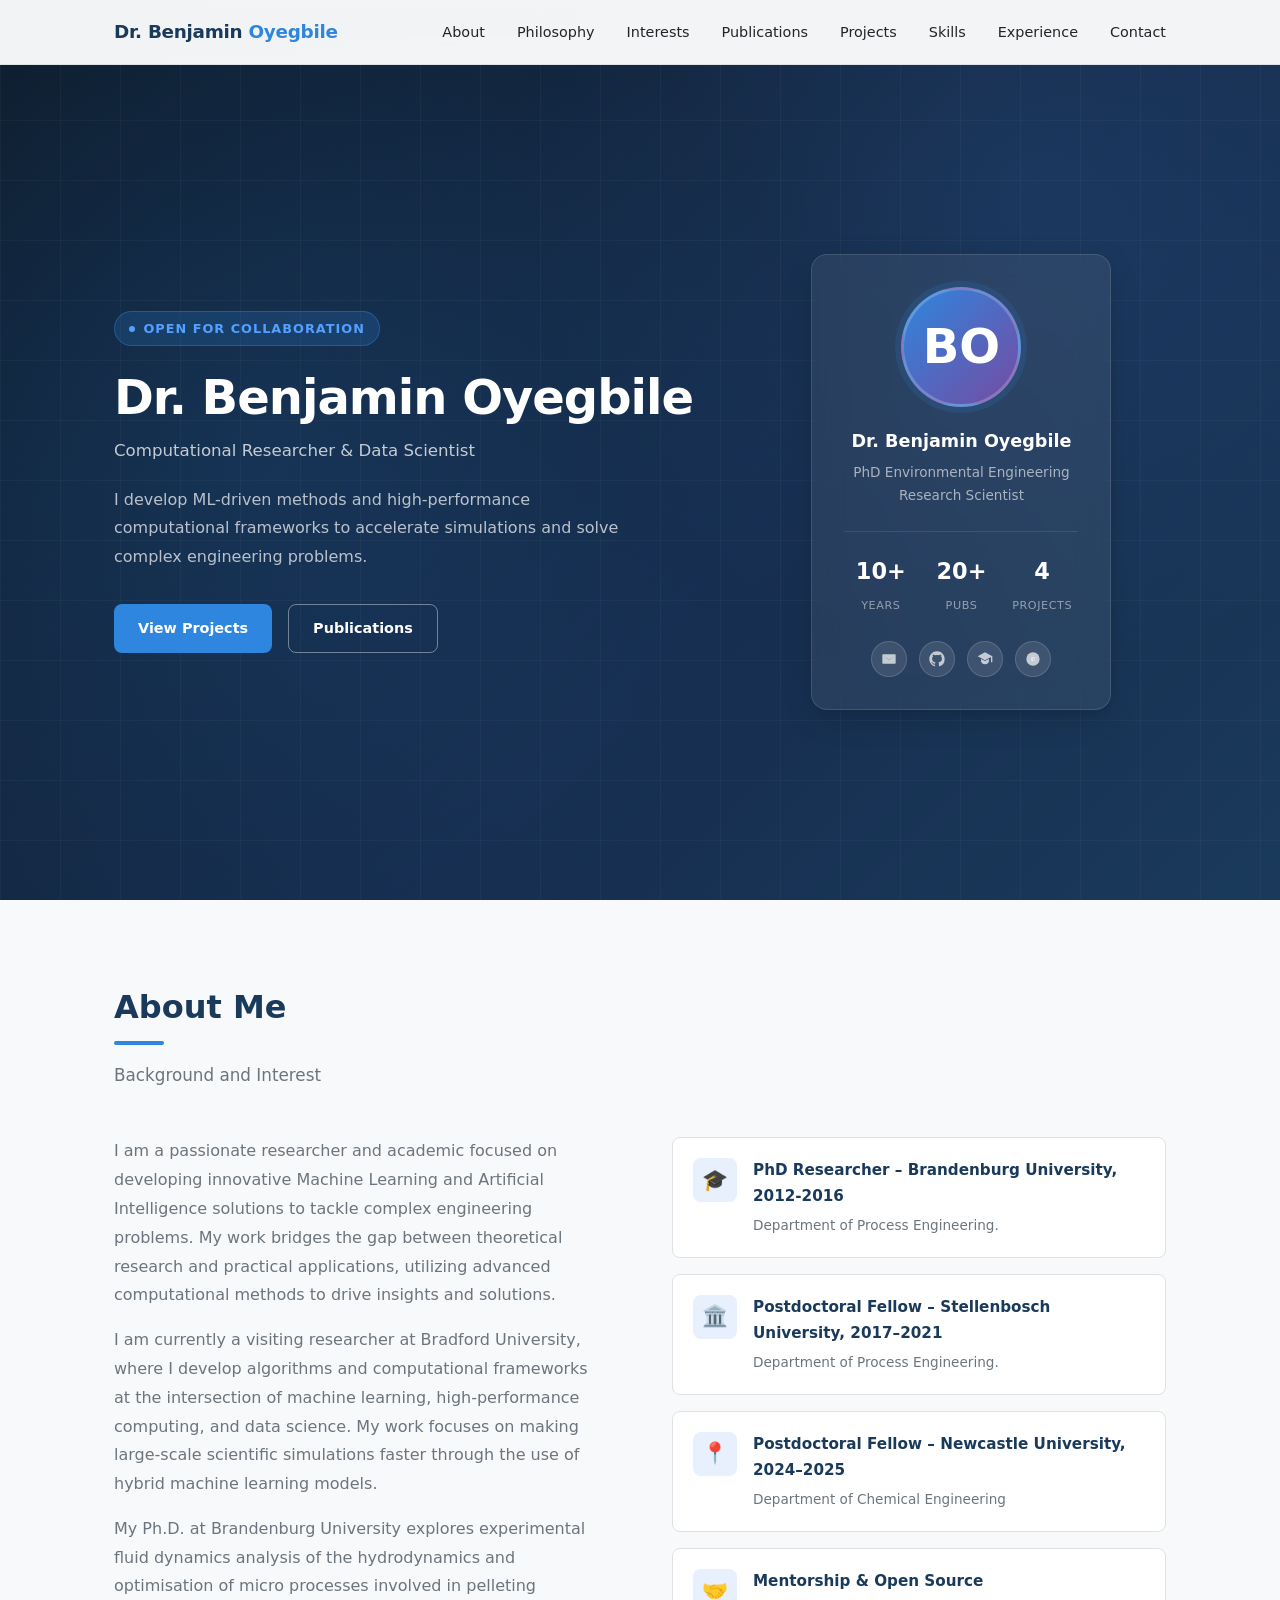
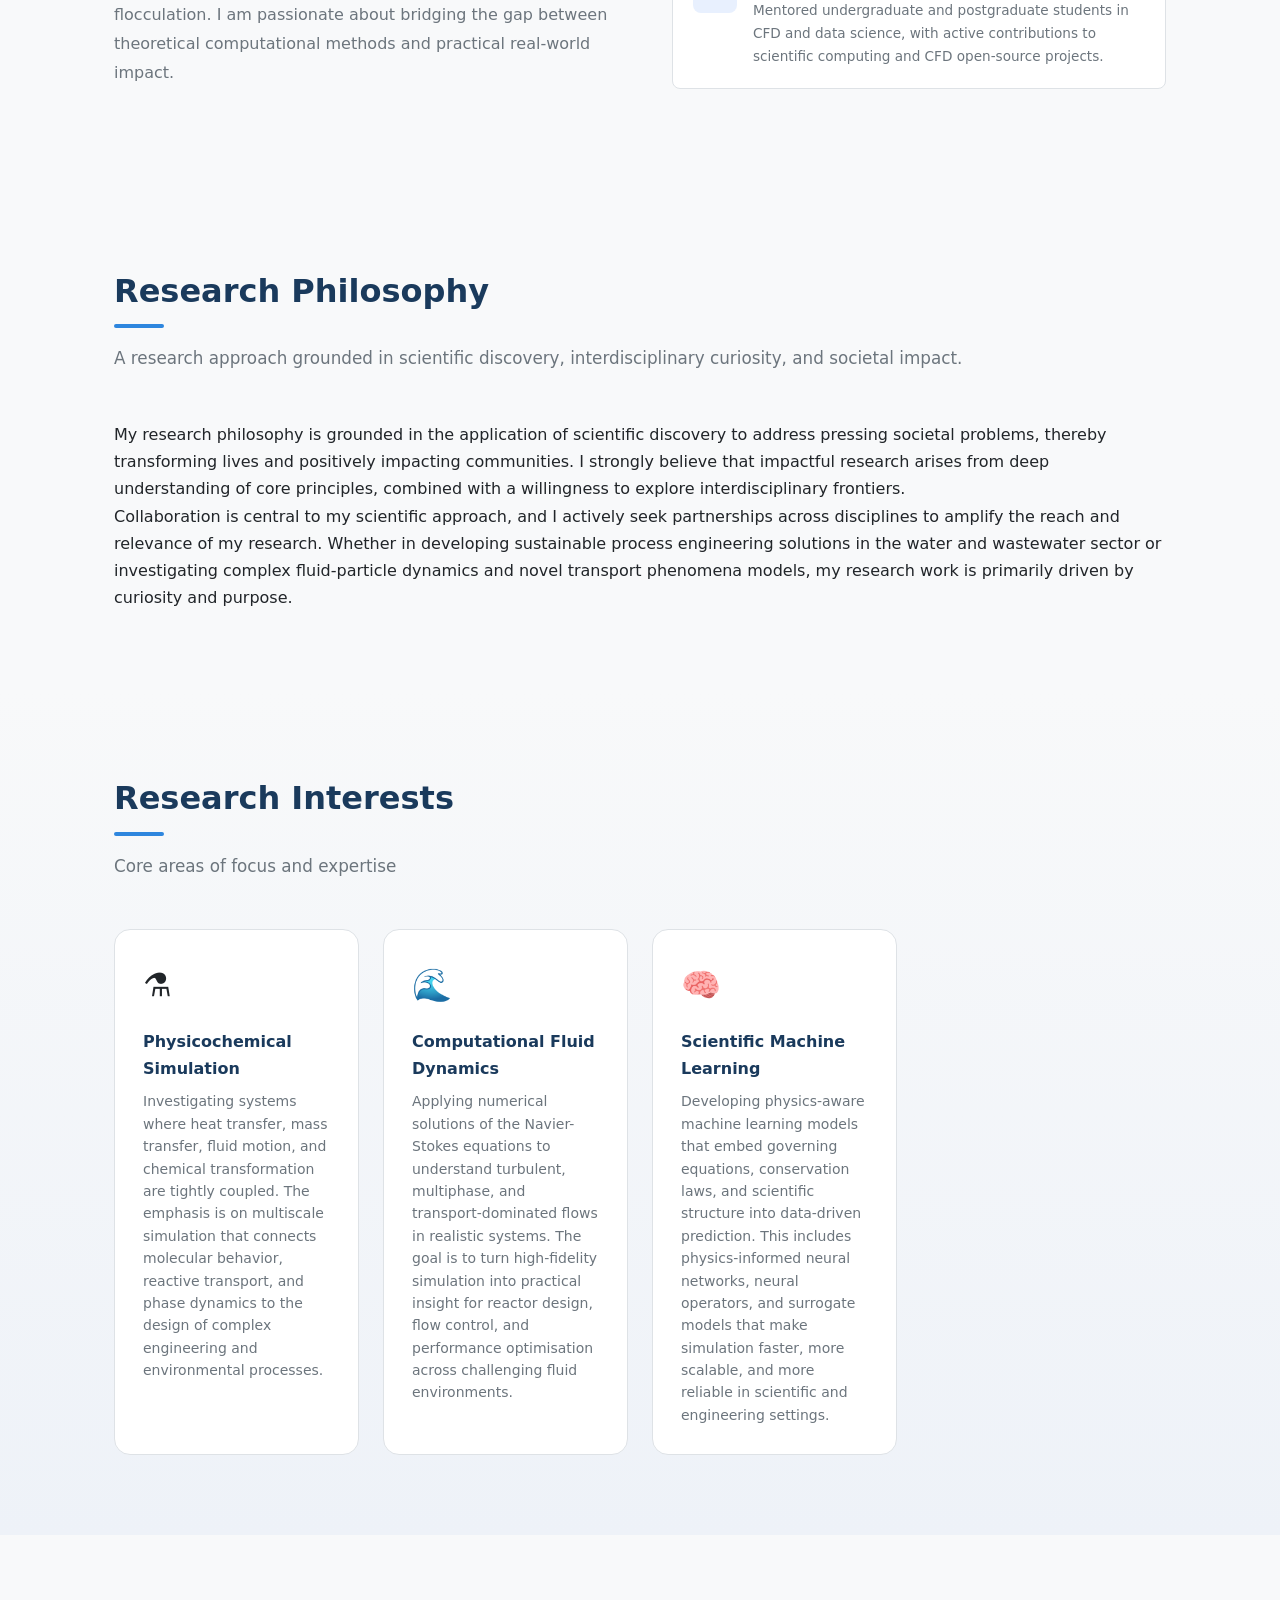
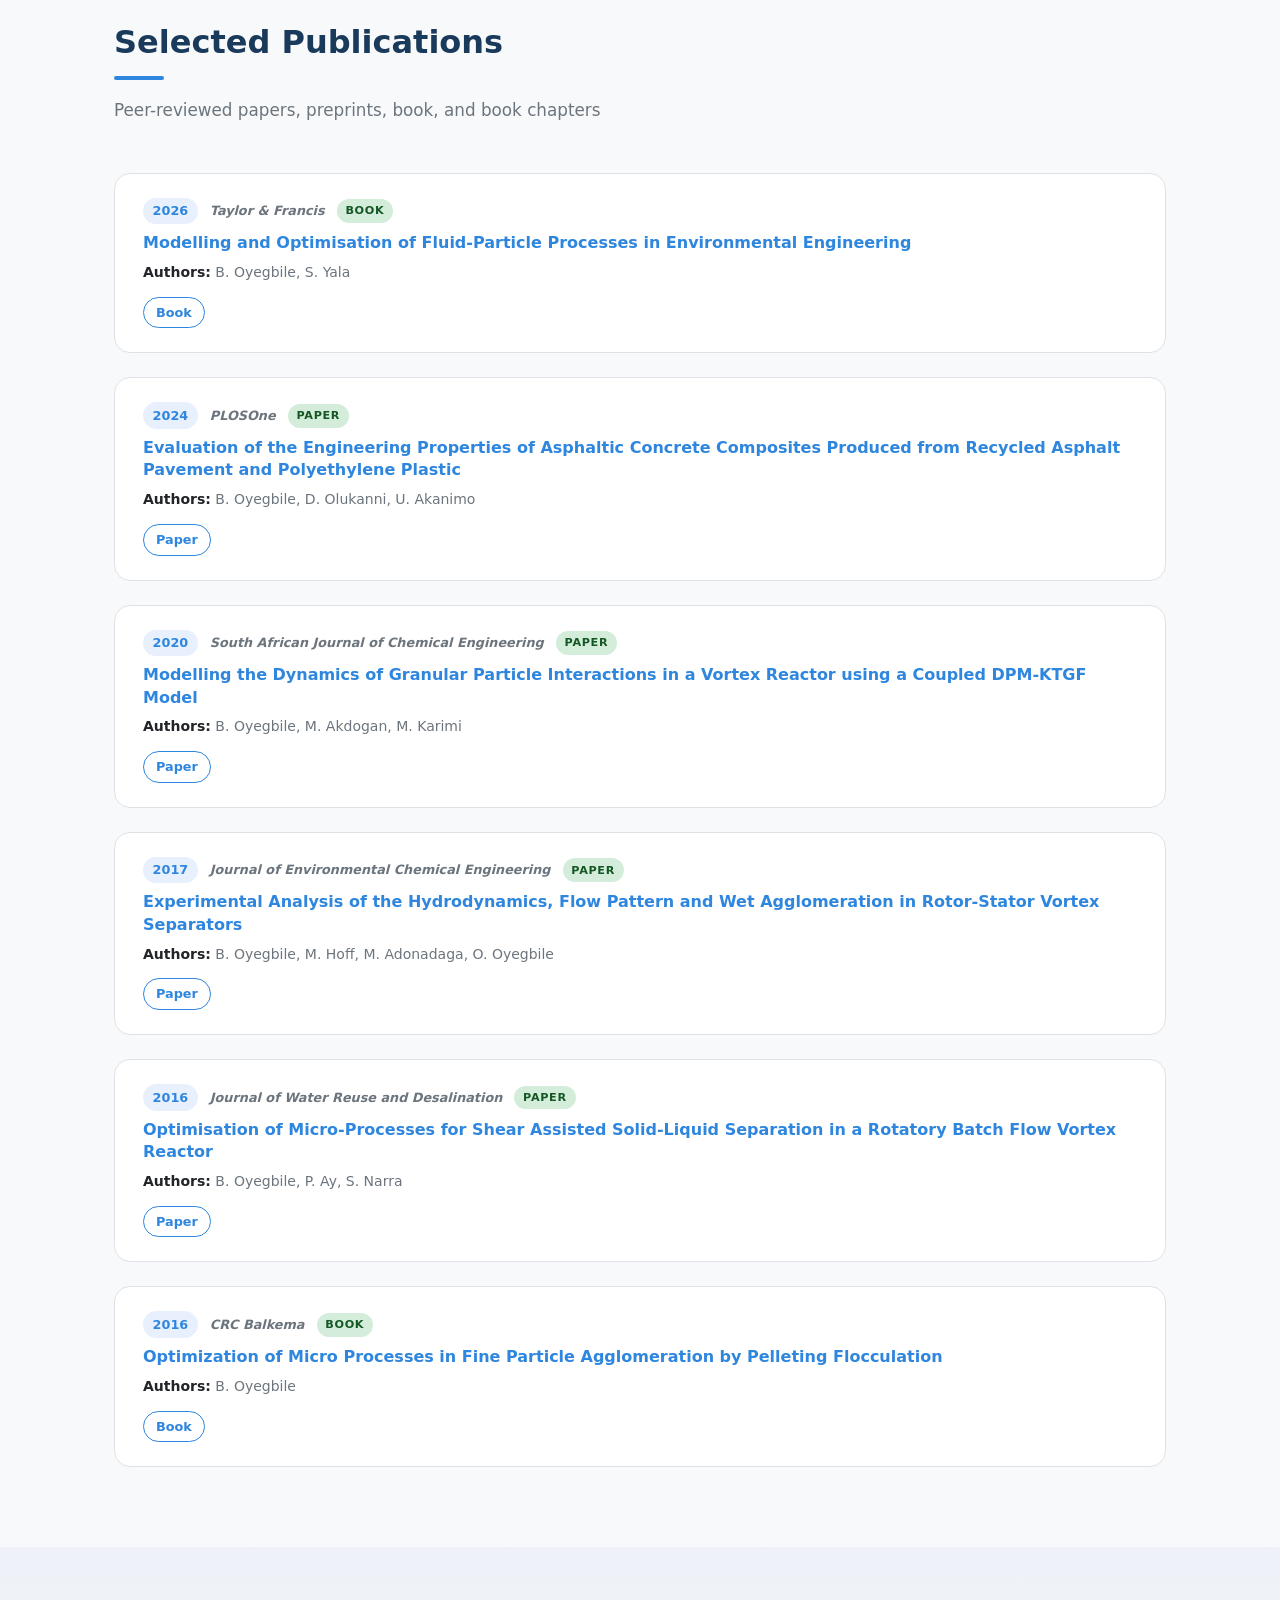
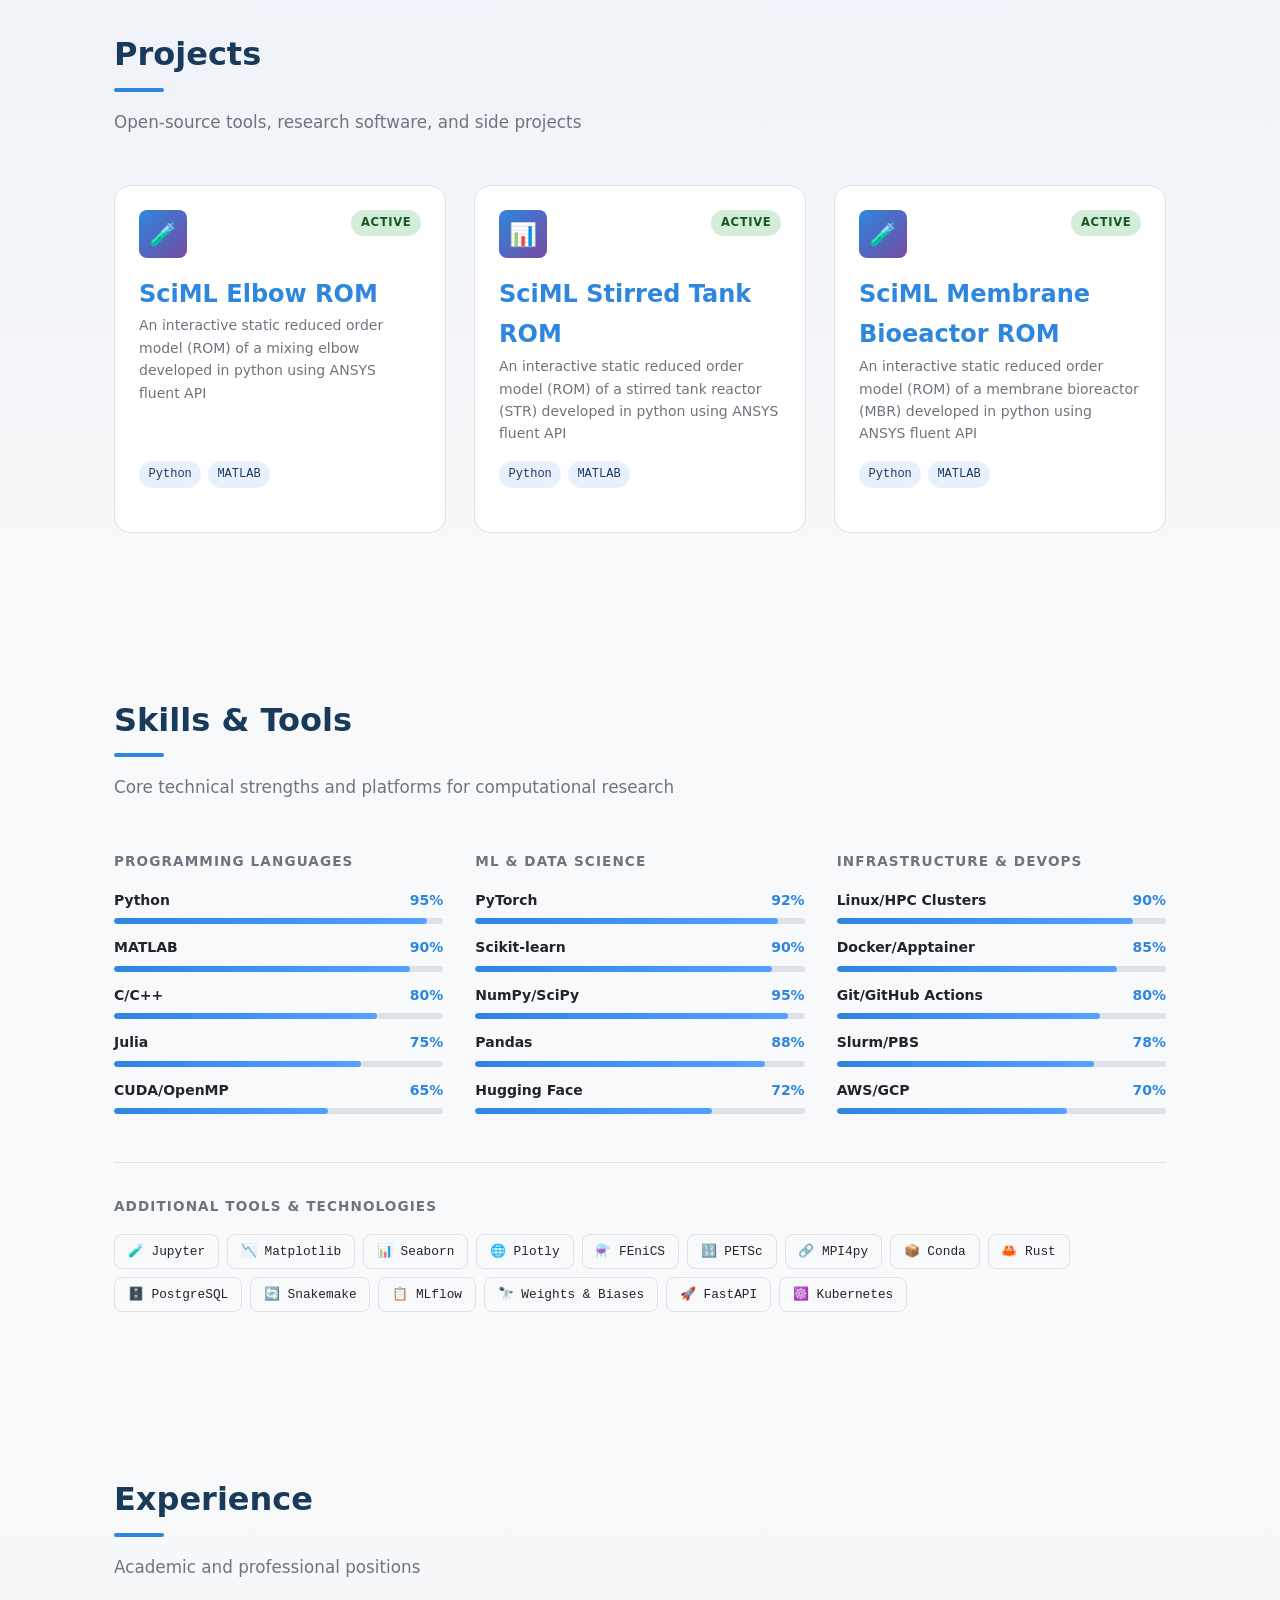
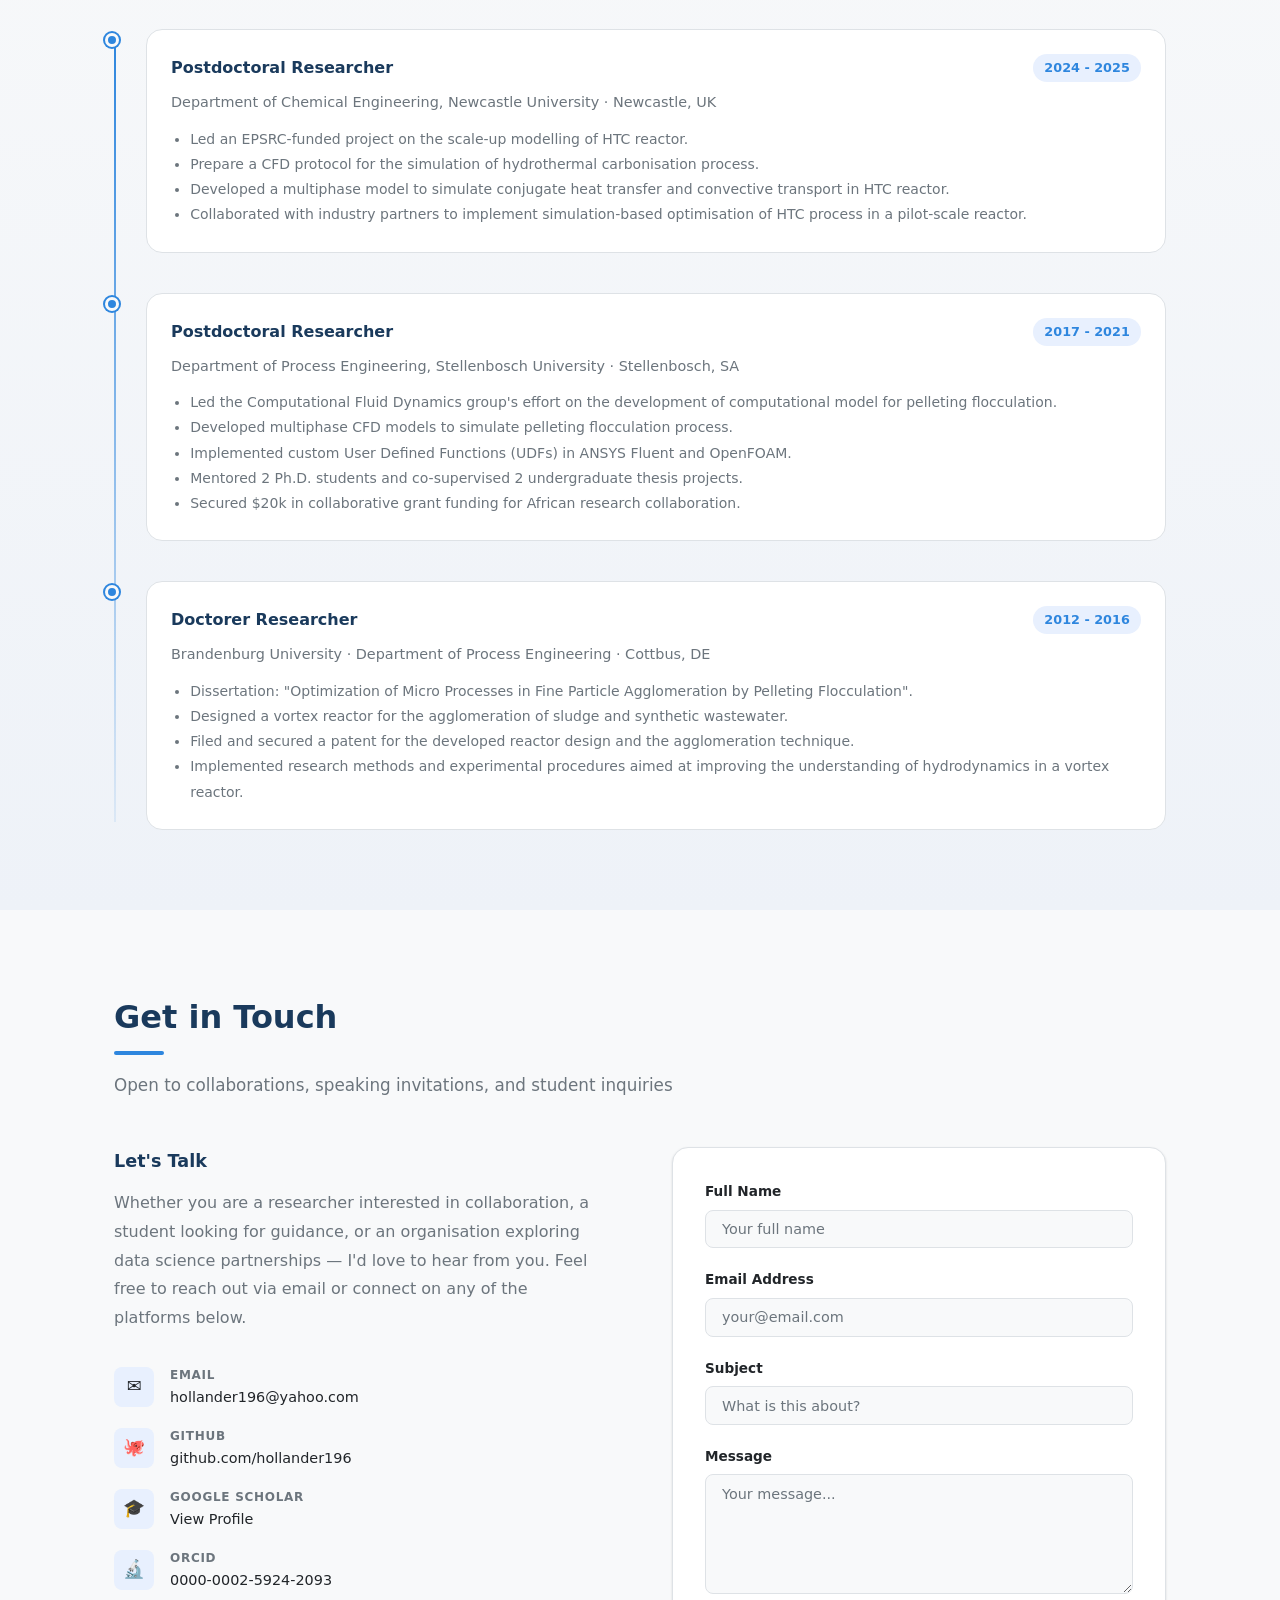
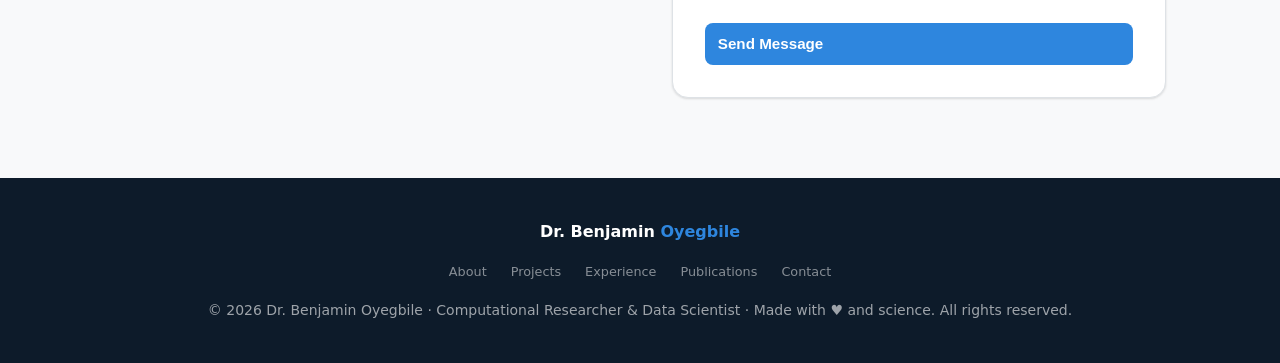
==== index.html @ 94713cbe "Update ReadME" ====
<!DOCTYPE html>
<html lang="en">
<head>
    <meta charset="UTF-8">
    <meta name="viewport" content="width=device-width, initial-scale=1.0">
    <title>Dr. Benjamin Oyegbile - Computational Researcher & Data Scientist</title>
    <link rel="stylesheet" href="style.css">
</head>
<body>
    <header class="navbar" role="banner">
        <div class="container navbar-inner">
            <div class="navbar-brand">Dr. Benjamin <span>Oyegbile</span></div>
            <ul class="navbar-menu">
                <li><a href="#about">About</a></li>
                <li><a href="#philosophy">Philosophy</a></li>
                <li><a href="#interests">Interests</a></li>
                <li><a href="#publications">Publications</a></li>
                <li><a href="#projects">Projects</a></li>
                <li><a href="#skills">Skills</a></li>
                <li><a href="#experience">Experience</a></li>
                <li><a href="#contact">Contact</a></li>
            </ul>
            <button class="navbar-toggle" aria-label="Toggle navigation">
                <span></span>
                <span></span>
                <span></span>
            </button>
        </div>
    </header>

    <section class="hero">
        <div class="container hero-grid">
            <div>
                <div class="hero-badge">OPEN FOR COLLABORATION</div>
                <h1 class="hero-name">Dr. Benjamin Oyegbile</h1>
                <p class="hero-title">Computational Researcher & Data Scientist</p>
                <p class="hero-description">I develop ML-driven methods and high-performance computational frameworks to accelerate simulations and solve complex engineering problems.</p>
                <div class="hero-actions">
                    <a class="btn btn-primary" href="#projects">View Projects</a>
                    <a class="btn btn-outline" href="#publications">Publications</a>
                </div>
            </div>

            <div class="hero-visual">
                <div class="profile-card">
                    <div class="profile-avatar">BO</div>
                    <h3>Dr. Benjamin Oyegbile</h3>
                    <p>PhD Environmental Engineering Research Scientist</p>
                    <div class="profile-stats">
                        <div class="stat-item"><span class="stat-value">10+</span><span class="stat-label">Years</span></div>
                        <div class="stat-item"><span class="stat-value">20+</span><span class="stat-label">PUBS</span></div>
                        <div class="stat-item"><span class="stat-value">4</span><span class="stat-label">PROJECTS</span></div>
                    </div>
                    <div class="social-links">
                        <a class="social-link" href="mailto:hollander196n@yahoo.com" aria-label="Email" title="Email">
                            <svg viewBox="0 0 24 24" aria-hidden="true" focusable="false">
                                <path d="M3 5h18a1 1 0 0 1 1 1v12a1 1 0 0 1-1 1H3a1 1 0 0 1-1-1V6a1 1 0 0 1 1-1zm0 2v.2l9 6.3 9-6.3V7l-9 6.3L3 7z"/>
                            </svg>
                        </a>
                        <a class="social-link" href="https://github.com/hollander196" target="_blank" rel="noopener" aria-label="GitHub" title="GitHub">
                            <svg viewBox="0 0 24 24" aria-hidden="true" focusable="false">
                                <path d="M12 0.5C5.65 0.5 0.5 5.65 0.5 12c0 5.08 3.29 9.39 7.86 10.91.57.11.78-.25.78-.55 0-.27-.01-.99-.02-1.94-3.2.7-3.88-1.54-3.88-1.54-.52-1.33-1.28-1.68-1.28-1.68-1.05-.72.08-.71.08-.71 1.16.08 1.77 1.19 1.77 1.19 1.03 1.77 2.7 1.26 3.36.96.1-.75.4-1.26.73-1.55-2.55-.29-5.23-1.28-5.23-5.7 0-1.26.45-2.28 1.19-3.08-.12-.29-.52-1.46.11-3.05 0 0 .98-.31 3.2 1.18A11.15 11.15 0 0 1 12 6.08c.98 0 1.97.13 2.89.38 2.22-1.49 3.2-1.18 3.2-1.18.63 1.59.23 2.76.11 3.05.74.8 1.19 1.82 1.19 3.08 0 4.43-2.69 5.4-5.25 5.69.41.36.78 1.06.78 2.14 0 1.54-.01 2.78-.01 3.16 0 .3.21.67.79.55A11.52 11.52 0 0 0 23.5 12c0-6.35-5.15-11.5-11.5-11.5z"/>
                            </svg>
                        </a>
                        <a class="social-link" href="https://scholar.google.com/citations?user=g2ELWvsAAAAJ&hl=en" target="_blank" rel="noopener" aria-label="Google Scholar" title="Google Scholar">
                            <svg viewBox="0 0 24 24" aria-hidden="true" focusable="false">
                                <path d="M12 2 1 8l11 6 9-4.91V17h2V8L12 2zm-6 9.91V15c0 2.76 2.69 5 6 5s6-2.24 6-5v-3.09l-6 3.27-6-3.27z"/>
                            </svg>
                        </a>
                        <a class="social-link" href="https://orcid.org/0000-0002-5924-2093" target="_blank" rel="noopener" aria-label="ORCID" title="ORCID">
                            <svg viewBox="0 0 24 24" aria-hidden="true" focusable="false">
                                <circle cx="12" cy="12" r="10"/>
                                <text x="12" y="15" text-anchor="middle" font-size="7" font-family="Arial, sans-serif" fill="#ffffff">iD</text>
                            </svg>
                        </a>
                    </div>
                </div>
            </div>
        </div>
    </section>

    <main>
        <section id="about" class="section">
            <div class="container">
                <h2 class="section-title">About Me</h2>
                <p class="section-subtitle">Background and Interest</p>
                <div class="about-grid">
                    <div class="about-text">
                        <p>I am a passionate researcher and academic focused on developing innovative Machine Learning and Artificial Intelligence solutions to tackle complex engineering problems. My work bridges the gap between theoretical research and practical applications, utilizing advanced computational methods to drive insights and solutions.</p>
                        <p>I am currently a visiting researcher at Bradford University, where I develop algorithms and computational frameworks at the intersection of machine learning, high-performance computing, and data science. My work focuses on making large-scale scientific simulations faster through the use of hybrid machine learning models.</p>
                        <p>My Ph.D. at Brandenburg University explores experimental fluid dynamics analysis of the hydrodynamics and optimisation of micro processes involved in pelleting flocculation. I am passionate about bridging the gap between theoretical computational methods and practical real-world impact.</p>
                    </div>
                    <div class="about-highlights">
                        <article class="highlight-item">
                            <div class="highlight-icon">🎓</div>
                            <div>
                                <h4>PhD Researcher – Brandenburg University, 2012-2016</h4>
                                <p>Department of Process Engineering.</p>
                            </div>
                        </article>
                        <article class="highlight-item">
                            <div class="highlight-icon">🏛️</div>
                            <div>
                                <h4>Postdoctoral Fellow – Stellenbosch University, 2017–2021</h4>
                                <p>Department of Process Engineering.</p>
                            </div>
                        </article>
                        <article class="highlight-item">
                            <div class="highlight-icon">📍</div>
                            <div>
                                <h4>Postdoctoral Fellow – Newcastle University, 2024–2025</h4>
                                <p>Department of Chemical Engineering</p>
                            </div>
                        </article>
                        <article class="highlight-item">
                            <div class="highlight-icon">🤝</div>
                            <div>
                                <h4>Mentorship & Open Source</h4>
                                <p>Mentored undergraduate and postgraduate students in CFD and data science, with active contributions to scientific computing and CFD open-source projects.</p>
                            </div>
                        </article>
                    </div>
                </div>
            </div>
        </section>

        <section id="philosophy" class="section">
            <div class="container">
                <h2 class="section-title">Research Philosophy</h2>
                <p class="section-subtitle">A research approach grounded in scientific discovery, interdisciplinary curiosity, and societal impact.</p>
                <p>My research philosophy is grounded in the application of scientific discovery to address pressing societal problems, thereby transforming lives and positively impacting communities. I strongly believe that impactful research arises from deep understanding of core principles, combined with a willingness to explore interdisciplinary frontiers.</p>
                <p>Collaboration is central to my scientific approach, and I actively seek partnerships across disciplines to amplify the reach and relevance of my research. Whether in developing sustainable process engineering solutions in the water and wastewater sector or investigating complex fluid-particle dynamics and novel transport phenomena models, my research work is primarily driven by curiosity and purpose.</p>
            </div>
        </section>

        <section id="interests" class="section research-bg">
            <div class="container">
                <h2 class="section-title">Research Interests</h2>
                <p class="section-subtitle">Core areas of focus and expertise</p>
                <div class="research-grid">
                    <article class="research-card">
                        <span class="research-icon">⚗️</span>
                        <h3>Physicochemical Simulation</h3>
                        <p>Investigating systems where heat transfer, mass transfer, fluid motion, and chemical transformation are tightly coupled. The emphasis is on multiscale simulation that connects molecular behavior, reactive transport, and phase dynamics to the design of complex engineering and environmental processes.</p>
                    </article>
                    <article class="research-card">
                        <span class="research-icon">🌊</span>
                        <h3>Computational Fluid Dynamics</h3>
                        <p>Applying numerical solutions of the Navier-Stokes equations to understand turbulent, multiphase, and transport-dominated flows in realistic systems. The goal is to turn high-fidelity simulation into practical insight for reactor design, flow control, and performance optimisation across challenging fluid environments.</p>
                    </article>
                    <article class="research-card">
                        <span class="research-icon">🧠</span>
                        <h3>Scientific Machine Learning</h3>
                        <p>Developing physics-aware machine learning models that embed governing equations, conservation laws, and scientific structure into data-driven prediction. This includes physics-informed neural networks, neural operators, and surrogate models that make simulation faster, more scalable, and more reliable in scientific and engineering settings.</p>
                    </article>
                </div>
            </div>
        </section>

        <section id="publications" class="section">
            <div class="container">
                <h2 class="section-title">Selected Publications</h2>
                <p class="section-subtitle">Peer-reviewed papers, preprints, book, and book chapters</p>
                <div class="pub-list">
                    <article class="pub-item">
                        <div class="pub-meta">
                            <span class="pub-year">2026</span>
                            <span class="pub-venue">Taylor & Francis</span>
                            <span class="pub-type">Book</span>
                        </div>
                        <h3><a href="https://doi.org/10.1201/9781003518426" target="_blank" rel="noopener">Modelling and Optimisation of Fluid-Particle Processes in Environmental Engineering</a></h3>
                        <p class="pub-authors"><strong>Authors:</strong> B. Oyegbile, S. Yala</p>
                        <div class="pub-links">
                            <a class="pub-link" href="https://doi.org/10.1201/9781003518426" target="_blank" rel="noopener">Book</a>
                        </div>
                    </article>

                    <article class="pub-item">
                        <div class="pub-meta">
                            <span class="pub-year">2024</span>
                            <span class="pub-venue">PLOSOne</span>
                            <span class="pub-type">Paper</span>
                        </div>
                        <h3><a href="https://doi.org/10.1371/journal.pone.0294179" target="_blank" rel="noopener">Evaluation of the Engineering Properties of Asphaltic Concrete Composites Produced from Recycled Asphalt Pavement and Polyethylene Plastic</a></h3>
                        <p class="pub-authors"><strong>Authors:</strong> B. Oyegbile, D. Olukanni, U. Akanimo</p>
                        <div class="pub-links">
                            <a class="pub-link" href="https://doi.org/10.1371/journal.pone.0294179" target="_blank" rel="noopener">Paper</a>
                        </div>
                    </article>

                    <article class="pub-item">
                        <div class="pub-meta">
                            <span class="pub-year">2020</span>
                            <span class="pub-venue">South African Journal of Chemical Engineering</span>
                            <span class="pub-type">Paper</span>
                        </div>
                        <h3><a href="https://doi.org/10.1016/j.sajce.2020.05.008" target="_blank" rel="noopener">Modelling the Dynamics of Granular Particle Interactions in a Vortex Reactor using a Coupled DPM-KTGF Model</a></h3>
                        <p class="pub-authors"><strong>Authors:</strong> B. Oyegbile, M. Akdogan, M. Karimi</p>
                        <div class="pub-links">
                            <a class="pub-link" href="https://doi.org/10.1016/j.sajce.2020.05.008" target="_blank" rel="noopener">Paper</a>
                        </div>
                    </article>

                    <article class="pub-item">
                        <div class="pub-meta">
                            <span class="pub-year">2017</span>
                            <span class="pub-venue">Journal of Environmental Chemical Engineering</span>
                            <span class="pub-type">Paper</span>
                        </div>
                        <h3><a href="https://doi.org/10.1016/j.jece.2017.04.016" target="_blank" rel="noopener">Experimental Analysis of the Hydrodynamics, Flow Pattern and Wet Agglomeration in Rotor-Stator Vortex Separators</a></h3>
                        <p class="pub-authors"><strong>Authors:</strong> B. Oyegbile, M. Hoff, M. Adonadaga, O. Oyegbile</p>
                        <div class="pub-links">
                            <a class="pub-link" href="https://doi.org/10.1016/j.jece.2017.04.016" target="_blank" rel="noopener">Paper</a>
                        </div>
                    </article>

                    <article class="pub-item">
                        <div class="pub-meta">
                            <span class="pub-year">2016</span>
                            <span class="pub-venue">Journal of Water Reuse and Desalination</span>
                            <span class="pub-type">Paper</span>
                        </div>
                        <h3><a href="https://doi.org/10.2166/wrd.2015.057" target="_blank" rel="noopener">Optimisation of Micro-Processes for Shear Assisted Solid-Liquid Separation in a Rotatory Batch Flow Vortex Reactor</a></h3>
                        <p class="pub-authors"><strong>Authors:</strong> B. Oyegbile, P. Ay, S. Narra</p>
                        <div class="pub-links">
                            <a class="pub-link" href="https://doi.org/10.2166/wrd.2015.057" target="_blank" rel="noopener">Paper</a>
                        </div>
                    </article>

                    <article class="pub-item">
                        <div class="pub-meta">
                            <span class="pub-year">2016</span>
                            <span class="pub-venue">CRC Balkema</span>
                            <span class="pub-type">Book</span>
                        </div>
                        <h3><a href="https://doi.org/10.1201/9781315671871" target="_blank" rel="noopener">Optimization of Micro Processes in Fine Particle Agglomeration by Pelleting Flocculation</a></h3>
                        <p class="pub-authors"><strong>Authors:</strong> B. Oyegbile</p>
                        <div class="pub-links">
                            <a class="pub-link" href="https://doi.org/10.1201/9781315671871" target="_blank" rel="noopener">Book</a>
                        </div>
                    </article>
                </div>
            </div>
        </section>

        <section id="projects" class="section projects-bg">
            <div class="container">
                <h2 class="section-title">Projects</h2>
                <p class="section-subtitle">Open-source tools, research software, and side projects</p>
                <div class="projects-grid">
                    <article class="project-card">
                        <div class="project-header">
                            <div class="project-icon">🧪</div>
                            <span class="project-status active">Active</span>
                        </div>
                        <div class="project-body">
                            <h2><a href="rom/">SciML Elbow ROM</a></h2>
                            <p>An interactive static reduced order model (ROM) of a mixing elbow developed in python using ANSYS fluent API</p>
                            <div class="project-tags">
                                <span class="tag">Python</span>
                                <span class="tag">MATLAB</span>
                            </div>
                        </div>
                                        </article>
                    <article class="project-card">
                        <div class="project-header">
                            <div class="project-icon">📊</div>
                            <span class="project-status active">Active</span>
                        </div>
                        <div class="project-body">
                            <h2><a href="ROM/">SciML Stirred Tank ROM</a></h2>
                            <p>An interactive static reduced order model (ROM) of a stirred tank reactor (STR) developed in python using ANSYS fluent API</p>
                            <div class="project-tags">
                                <span class="tag">Python</span>
                                <span class="tag">MATLAB</span>
                            </div>
                        </div>
                    </article>
                    <article class="project-card">
                        <div class="project-header">
                            <div class="project-icon">🧪</div>
                            <span class="project-status active">Active</span>
                        </div>
                        <div class="project-body">
                            <h2><a href="ROM/">SciML Membrane Bioeactor ROM</a></h2>
                            <p>An interactive static reduced order model (ROM) of a membrane bioreactor (MBR) developed in python using ANSYS fluent API</p>
                            <div class="project-tags">
                                <span class="tag">Python</span>
                                <span class="tag">MATLAB</span>
                            </div>
                        </div>
                    </article>
                </div>
            </div>
        </section>

        <section id="skills" class="section">
            <div class="container">
                <h2 class="section-title">Skills &amp; Tools</h2>
                <p class="section-subtitle">Core technical strengths and platforms for computational research</p>

                <div class="skills-grid">
                    <div class="skill-category">
                        <h3>Programming Languages</h3>
                        <div class="skill-list">
                            <div class="skill-item">
                                <div class="skill-header">
                                    <span class="skill-name">Python</span>
                                    <span class="skill-pct">95%</span>
                                </div>
                                <div class="skill-bar-bg"><div class="skill-bar" style="width:95%"></div></div>
                            </div>
                            <div class="skill-item">
                                <div class="skill-header">
                                    <span class="skill-name">MATLAB</span>
                                    <span class="skill-pct">90%</span>
                                </div>
                                <div class="skill-bar-bg"><div class="skill-bar" style="width:90%"></div></div>
                            </div>
                            <div class="skill-item">
                                <div class="skill-header">
                                    <span class="skill-name">C/C++</span>
                                    <span class="skill-pct">80%</span>
                                </div>
                                <div class="skill-bar-bg"><div class="skill-bar" style="width:80%"></div></div>
                            </div>
                            <div class="skill-item">
                                <div class="skill-header">
                                    <span class="skill-name">Julia</span>
                                    <span class="skill-pct">75%</span>
                                </div>
                                <div class="skill-bar-bg"><div class="skill-bar" style="width:75%"></div></div>
                            </div>
                            <div class="skill-item">
                                <div class="skill-header">
                                    <span class="skill-name">CUDA/OpenMP</span>
                                    <span class="skill-pct">65%</span>
                                </div>
                                <div class="skill-bar-bg"><div class="skill-bar" style="width:65%"></div></div>
                            </div>
                        </div>
                    </div>

                    <div class="skill-category">
                        <h3>ML &amp; Data Science</h3>
                        <div class="skill-list">
                            <div class="skill-item">
                                <div class="skill-header">
                                    <span class="skill-name">PyTorch</span>
                                    <span class="skill-pct">92%</span>
                                </div>
                                <div class="skill-bar-bg"><div class="skill-bar" style="width:92%"></div></div>
                            </div>
                            <div class="skill-item">
                                <div class="skill-header">
                                    <span class="skill-name">Scikit-learn</span>
                                    <span class="skill-pct">90%</span>
                                </div>
                                <div class="skill-bar-bg"><div class="skill-bar" style="width:90%"></div></div>
                            </div>
                            <div class="skill-item">
                                <div class="skill-header">
                                    <span class="skill-name">NumPy/SciPy</span>
                                    <span class="skill-pct">95%</span>
                                </div>
                                <div class="skill-bar-bg"><div class="skill-bar" style="width:95%"></div></div>
                            </div>
                            <div class="skill-item">
                                <div class="skill-header">
                                    <span class="skill-name">Pandas</span>
                                    <span class="skill-pct">88%</span>
                                </div>
                                <div class="skill-bar-bg"><div class="skill-bar" style="width:88%"></div></div>
                            </div>
                            <div class="skill-item">
                                <div class="skill-header">
                                    <span class="skill-name">Hugging Face</span>
                                    <span class="skill-pct">72%</span>
                                </div>
                                <div class="skill-bar-bg"><div class="skill-bar" style="width:72%"></div></div>
                            </div>
                        </div>
                    </div>

                    <div class="skill-category">
                        <h3>Infrastructure &amp; DevOps</h3>
                        <div class="skill-list">
                            <div class="skill-item">
                                <div class="skill-header">
                                    <span class="skill-name">Linux/HPC Clusters</span>
                                    <span class="skill-pct">90%</span>
                                </div>
                                <div class="skill-bar-bg"><div class="skill-bar" style="width:90%"></div></div>
                            </div>
                            <div class="skill-item">
                                <div class="skill-header">
                                    <span class="skill-name">Docker/Apptainer</span>
                                    <span class="skill-pct">85%</span>
                                </div>
                                <div class="skill-bar-bg"><div class="skill-bar" style="width:85%"></div></div>
                            </div>
                            <div class="skill-item">
                                <div class="skill-header">
                                    <span class="skill-name">Git/GitHub Actions</span>
                                    <span class="skill-pct">80%</span>
                                </div>
                                <div class="skill-bar-bg"><div class="skill-bar" style="width:80%"></div></div>
                            </div>
                            <div class="skill-item">
                                <div class="skill-header">
                                    <span class="skill-name">Slurm/PBS</span>
                                    <span class="skill-pct">78%</span>
                                </div>
                                <div class="skill-bar-bg"><div class="skill-bar" style="width:78%"></div></div>
                            </div>
                            <div class="skill-item">
                                <div class="skill-header">
                                    <span class="skill-name">AWS/GCP</span>
                                    <span class="skill-pct">70%</span>
                                </div>
                                <div class="skill-bar-bg"><div class="skill-bar" style="width:70%"></div></div>
                            </div>
                        </div>
                    </div>
                </div>

                <div class="tools-additional">
                    <h3>Additional Tools &amp; Technologies</h3>
                    <div class="tools-grid">
                        <span class="tool-badge">🧪 Jupyter</span>
                        <span class="tool-badge">📉 Matplotlib</span>
                        <span class="tool-badge">📊 Seaborn</span>
                        <span class="tool-badge">🌐 Plotly</span>
                        <span class="tool-badge">⚗️ FEniCS</span>
                        <span class="tool-badge">🔢 PETSc</span>
                        <span class="tool-badge">🔗 MPI4py</span>
                        <span class="tool-badge">📦 Conda</span>
                        <span class="tool-badge">🦀 Rust</span>
                        <span class="tool-badge">🗄️ PostgreSQL</span>
                        <span class="tool-badge">🔄 Snakemake</span>
                        <span class="tool-badge">📋 MLflow</span>
                        <span class="tool-badge">🔭 Weights &amp; Biases</span>
                        <span class="tool-badge">🚀 FastAPI</span>
                        <span class="tool-badge">☸️ Kubernetes</span>
                    </div>
                </div>
            </div>
        </section>

        <section id="experience" class="section timeline-bg">
            <div class="container">
                <h2 class="section-title">Experience</h2>
                <p class="section-subtitle">Academic and professional positions</p>

                <div class="timeline">
                    <article class="timeline-item">
                        <span class="timeline-dot" aria-hidden="true"></span>
                        <div class="timeline-card">
                            <div class="timeline-header">
                                <h3 class="timeline-role">Postdoctoral Researcher</h3>
                                <span class="timeline-period">2024 - 2025</span>
                            </div>
                            <p class="timeline-org">Department of Chemical Engineering, Newcastle University · Newcastle, UK</p>
                            <ul>
                                <li>Led an EPSRC-funded project on the scale-up modelling of HTC reactor.</li>
                                <li>Prepare a CFD protocol for the simulation of hydrothermal carbonisation process.</li>
                                <li>Developed a multiphase model to simulate conjugate heat transfer and convective transport in HTC reactor.</li>
                                <li>Collaborated with industry partners to implement simulation-based optimisation of HTC process in a pilot-scale reactor.</li>
                            </ul>
                        </div>
                    </article>

                                        <article class="timeline-item">
                        <span class="timeline-dot" aria-hidden="true"></span>
                        <div class="timeline-card">
                            <div class="timeline-header">
                                <h3 class="timeline-role">Postdoctoral Researcher</h3>
                                <span class="timeline-period">2017 - 2021</span>
                            </div>
                            <p class="timeline-org">Department of Process Engineering, Stellenbosch University · Stellenbosch, SA</p>
                            <ul>
                                <li>Led the Computational Fluid Dynamics group's effort on the development of computational model for pelleting flocculation.</li>
                                <li>Developed multiphase CFD models to simulate pelleting flocculation process.</li>
                                <li>Implemented custom User Defined Functions (UDFs) in ANSYS Fluent and OpenFOAM.</li>
                                <li>Mentored 2 Ph.D. students and co-supervised 2 undergraduate thesis projects.</li>
                                <li>Secured $20k in collaborative grant funding for African research collaboration.</li>
                            </ul>
                        </div>
                    </article>
                    
                    <article class="timeline-item">
                        <span class="timeline-dot" aria-hidden="true"></span>
                        <div class="timeline-card">
                            <div class="timeline-header">
                                <h3 class="timeline-role">Doctorer Researcher</h3>
                                <span class="timeline-period">2012 - 2016</span>
                            </div>
                            <p class="timeline-org">Brandenburg University · Department of Process Engineering · Cottbus, DE</p>
                            <ul>
                                <li>Dissertation: "Optimization of Micro Processes in Fine Particle Agglomeration by Pelleting Flocculation".</li>
                                <li>Designed a vortex reactor for the agglomeration of sludge and synthetic wastewater.</li>
                                <li>Filed and secured a patent for the developed reactor design and the agglomeration technique.</li>
                                <li>Implemented research methods and experimental procedures aimed at improving the understanding of hydrodynamics in a vortex reactor.</li>
                            </ul>
                        </div>
                    </article>
                </div>
            </div>
        </section>

        <section id="contact" class="section">
            <div class="container">
                <h2 class="section-title">Get in Touch</h2>
                <p class="section-subtitle">Open to collaborations, speaking invitations, and student inquiries</p>

                <div class="contact-grid">
                    <div class="contact-info">
                        <h3>Let's Talk</h3>
                        <p>Whether you are a researcher interested in collaboration, a student looking for guidance, or an organisation exploring data science partnerships — I'd love to hear from you. Feel free to reach out via email or connect on any of the platforms below.</p>
                        <div class="contact-details">
                            <div class="contact-item">
                                <div class="contact-item-icon">✉️</div>
                                <div class="contact-item-text">
                                    <span>Email</span>
                                    <a href="mailto:hollander196n@yahoo.com">hollander196@yahoo.com</a>
                                </div>
                            </div>
                            <div class="contact-item">
                                <div class="contact-item-icon">🐙</div>
                                <div class="contact-item-text">
                                    <span>GitHub</span>
                                    <a href="https://github.com/hollander196" target="_blank" rel="noopener">github.com/hollander196</a>
                                </div>
                            </div>
                            <div class="contact-item">
                                <div class="contact-item-icon">🎓</div>
                                <div class="contact-item-text">
                                    <span>Google Scholar</span>
                                    <a href="https://scholar.google.com/citations?user=g2ELWvsAAAAJ&hl=en" target="_blank" rel="noopener">View Profile</a>
                                </div>
                            </div>
                            <div class="contact-item">
                                <div class="contact-item-icon">🔬</div>
                                <div class="contact-item-text">
                                    <span>ORCID</span>
                                    <a href="https://orcid.org/0000-0002-5924-2093" target="_blank" rel="noopener">0000-0002-5924-2093</a>
                                </div>
                            </div>
                        </div>
                    </div>

                    <div class="contact-form">
                        <form id="contactForm" novalidate>
                            <div class="form-group">
                                <label for="contactName">Full Name</label>
                                <input class="form-control" id="contactName" type="text" placeholder="Your full name" required />
                            </div>
                            <div class="form-group">
                                <label for="contactEmail">Email Address</label>
                                <input class="form-control" id="contactEmail" type="email" placeholder="your@email.com" required />
                            </div>
                            <div class="form-group">
                                <label for="contactSubject">Subject</label>
                                <input class="form-control" id="contactSubject" type="text" placeholder="What is this about?" />
                            </div>
                            <div class="form-group">
                                <label for="contactMessage">Message</label>
                                <textarea class="form-control" id="contactMessage" rows="5" placeholder="Your message..." required></textarea>
                            </div>
                            <button class="btn btn-primary btn-submit" type="submit">Send Message</button>
                        </form>
                    </div>
                </div>
            </div>
        </section>
    </main>

    <footer class="footer">
        <div class="container footer-inner">
            <div class="footer-brand">Dr. Benjamin <span>Oyegbile</span></div>
            <div class="footer-links">
                <a href="#about">About</a>
                <a href="#projects">Projects</a>
                <a href="#experience">Experience</a>
                <a href="#publications">Publications</a>
                <a href="#contact">Contact</a>
            </div>
            <p>© 2026 Dr. Benjamin Oyegbile · Computational Researcher & Data Scientist · Made with ♥ and science. All rights reserved.</p>
        </div>
    </footer>

    <script src="main.js" defer></script>
</body>
</html>
---- style.css ----
/* ===========================
   Global Reset & Variables
   =========================== */
*, *::before, *::after {
  box-sizing: border-box;
  margin: 0;
  padding: 0;
}

:root {
  --clr-primary: #1a3a5c;
  --clr-accent: #2e86de;
  --clr-accent-light: #54a0ff;
  --clr-bg: #f8f9fa;
  --clr-bg-dark: #0d1b2a;
  --clr-text: #212529;
  --clr-text-muted: #6c757d;
  --clr-white: #ffffff;
  --clr-border: #dee2e6;
  --clr-card-bg: #ffffff;
  --clr-tag-bg: #e8f0fe;
  --clr-tag-text: #1a3a5c;

  --font-sans: 'Inter', 'Segoe UI', system-ui, sans-serif;
  --font-mono: 'JetBrains Mono', 'Fira Code', 'Consolas', monospace;

  --shadow-sm: 0 1px 3px rgba(0,0,0,.08), 0 1px 2px rgba(0,0,0,.06);
  --shadow-md: 0 4px 12px rgba(0,0,0,.10), 0 2px 4px rgba(0,0,0,.06);
  --shadow-lg: 0 10px 30px rgba(0,0,0,.12), 0 4px 8px rgba(0,0,0,.08);

  --radius: 8px;
  --radius-lg: 16px;
  --transition: 0.25s ease;
}

html {
  scroll-behavior: smooth;
  font-size: 16px;
}

body {
  font-family: var(--font-sans);
  color: var(--clr-text);
  background: var(--clr-bg);
  line-height: 1.7;
}

a {
  color: var(--clr-accent);
  text-decoration: none;
  transition: color var(--transition);
}
a:hover { color: var(--clr-accent-light); }

img { max-width: 100%; display: block; }

/* ===========================
   Layout Utilities
   =========================== */
.container {
  max-width: 1100px;
  margin: 0 auto;
  padding: 0 1.5rem;
}

.section {
  padding: 5rem 0;
}

.section-title {
  font-size: 2rem;
  font-weight: 700;
  color: var(--clr-primary);
  margin-bottom: 0.5rem;
  position: relative;
  display: inline-block;
}

.section-title::after {
  content: '';
  display: block;
  width: 50px;
  height: 4px;
  background: var(--clr-accent);
  border-radius: 2px;
  margin-top: 0.4rem;
}

.section-subtitle {
  color: var(--clr-text-muted);
  font-size: 1.05rem;
  margin-top: 0.5rem;
  margin-bottom: 3rem;
}

/* ===========================
   Navigation
   =========================== */
.navbar {
  position: fixed;
  top: 0;
  width: 100%;
  z-index: 1000;
  background: rgba(255,255,255,0.95);
  backdrop-filter: blur(10px);
  border-bottom: 1px solid var(--clr-border);
  transition: box-shadow var(--transition);
}

.navbar.scrolled {
  box-shadow: var(--shadow-md);
}

.navbar-inner {
  display: flex;
  align-items: center;
  justify-content: space-between;
  height: 64px;
}

.navbar-brand {
  font-size: 1.15rem;
  font-weight: 700;
  color: var(--clr-primary);
  letter-spacing: -0.3px;
}
.navbar-brand span { color: var(--clr-accent); }

.navbar-menu {
  display: flex;
  list-style: none;
  gap: 2rem;
}

.navbar-menu a {
  font-size: 0.9rem;
  font-weight: 500;
  color: var(--clr-text);
  padding: 0.25rem 0;
  border-bottom: 2px solid transparent;
  transition: border-color var(--transition), color var(--transition);
}

.navbar-menu a:hover,
.navbar-menu a.active {
  color: var(--clr-accent);
  border-bottom-color: var(--clr-accent);
}

.navbar-toggle {
  display: none;
  flex-direction: column;
  gap: 5px;
  background: none;
  border: none;
  cursor: pointer;
  padding: 4px;
}

.navbar-toggle span {
  display: block;
  width: 24px;
  height: 2px;
  background: var(--clr-primary);
  border-radius: 2px;
  transition: var(--transition);
}

/* ===========================
   Hero / About
   =========================== */
.hero {
  min-height: 100vh;
  display: flex;
  align-items: center;
  background: linear-gradient(135deg, var(--clr-bg-dark) 0%, #162d4e 60%, #1a3a5c 100%);
  color: var(--clr-white);
  padding-top: 64px;
  position: relative;
  overflow: hidden;
}

.hero::before {
  content: '';
  position: absolute;
  inset: 0;
  background:
    radial-gradient(circle at 20% 50%, rgba(46,134,222,0.15) 0%, transparent 50%),
    radial-gradient(circle at 80% 20%, rgba(84,160,255,0.1) 0%, transparent 40%);
  pointer-events: none;
}

/* Animated grid overlay */
.hero::after {
  content: '';
  position: absolute;
  inset: 0;
  background-image:
    linear-gradient(rgba(255,255,255,0.03) 1px, transparent 1px),
    linear-gradient(90deg, rgba(255,255,255,0.03) 1px, transparent 1px);
  background-size: 60px 60px;
  pointer-events: none;
}

.hero-grid {
  display: grid;
  grid-template-columns: 1fr 1fr;
  gap: 4rem;
  align-items: center;
  position: relative;
  z-index: 1;
}

.hero-badge {
  display: inline-flex;
  align-items: center;
  gap: 0.5rem;
  background: rgba(46,134,222,0.2);
  border: 1px solid rgba(46,134,222,0.4);
  color: var(--clr-accent-light);
  font-size: 0.8rem;
  font-weight: 600;
  letter-spacing: 0.08em;
  text-transform: uppercase;
  padding: 0.35rem 0.9rem;
  border-radius: 100px;
  margin-bottom: 1.5rem;
}

.hero-badge::before {
  content: '';
  width: 6px;
  height: 6px;
  background: var(--clr-accent-light);
  border-radius: 50%;
  animation: pulse 2s infinite;
}

@keyframes pulse {
  0%, 100% { opacity: 1; transform: scale(1); }
  50% { opacity: 0.5; transform: scale(1.3); }
}

.hero-name {
  font-size: clamp(1.9rem, 4vw, 3rem);
  font-weight: 800;
  line-height: 1.15;
  letter-spacing: -1px;
  margin-bottom: 0.75rem;
  white-space: nowrap;
}

.hero-title {
  font-size: clamp(0.9rem, 1.3vw, 1.05rem);
  font-weight: 400;
  color: rgba(255,255,255,0.75);
  margin-bottom: 1.25rem;
  white-space: nowrap;
}

.hero-affiliation {
  display: flex;
  align-items: center;
  gap: 0.5rem;
  font-size: 0.95rem;
  color: rgba(255,255,255,0.6);
  margin-bottom: 1.5rem;
}

.hero-affiliation svg { flex-shrink: 0; }

.hero-description {
  font-size: 1rem;
  color: rgba(255,255,255,0.7);
  line-height: 1.8;
  margin-bottom: 2rem;
  max-width: 520px;
}

.hero-actions {
  display: flex;
  gap: 1rem;
  flex-wrap: wrap;
}

.btn {
  display: inline-flex;
  align-items: center;
  gap: 0.5rem;
  padding: 0.7rem 1.5rem;
  border-radius: var(--radius);
  font-size: 0.9rem;
  font-weight: 600;
  cursor: pointer;
  transition: transform var(--transition), box-shadow var(--transition), background var(--transition);
  border: none;
}

.btn:hover { transform: translateY(-2px); }

.btn-primary {
  background: var(--clr-accent);
  color: var(--clr-white);
}
.btn-primary:hover {
  background: var(--clr-accent-light);
  color: var(--clr-white);
  box-shadow: 0 6px 20px rgba(46,134,222,0.4);
}

.btn-outline {
  background: transparent;
  color: var(--clr-white);
  border: 1.5px solid rgba(255,255,255,0.4);
}
.btn-outline:hover {
  border-color: var(--clr-white);
  background: rgba(255,255,255,0.08);
  color: var(--clr-white);
}

/* Hero Visual */
.hero-visual {
  display: flex;
  justify-content: center;
  align-items: center;
}

.profile-card {
  background: rgba(255,255,255,0.07);
  backdrop-filter: blur(16px);
  border: 1px solid rgba(255,255,255,0.12);
  border-radius: var(--radius-lg);
  padding: 2rem;
  text-align: center;
  max-width: 300px;
  width: 100%;
  box-shadow: var(--shadow-lg);
}

.profile-avatar {
  width: 120px;
  height: 120px;
  border-radius: 50%;
  margin: 0 auto 1.25rem;
  background: linear-gradient(135deg, var(--clr-accent) 0%, #764ba2 100%);
  display: flex;
  align-items: center;
  justify-content: center;
  font-size: 3rem;
  font-weight: 700;
  color: var(--clr-white);
  border: 3px solid rgba(255,255,255,0.2);
  box-shadow: 0 0 0 6px rgba(46,134,222,0.15);
}

.profile-card h3 {
  font-size: 1.1rem;
  font-weight: 700;
  color: var(--clr-white);
  margin-bottom: 0.25rem;
}

.profile-card p {
  font-size: 0.85rem;
  color: rgba(255,255,255,0.6);
  margin-bottom: 1.5rem;
}

.profile-stats {
  display: grid;
  grid-template-columns: repeat(3, 1fr);
  gap: 0.5rem;
  border-top: 1px solid rgba(255,255,255,0.1);
  padding-top: 1.25rem;
}

.stat-item {
  text-align: center;
}

.stat-value {
  font-size: 1.4rem;
  font-weight: 700;
  color: var(--clr-white);
  display: block;
}

.stat-label {
  font-size: 0.7rem;
  color: rgba(255,255,255,0.5);
  text-transform: uppercase;
  letter-spacing: 0.05em;
}

.social-links {
  display: flex;
  justify-content: center;
  gap: 0.75rem;
  margin-top: 1.5rem;
}

.social-link {
  width: 36px;
  height: 36px;
  border-radius: 50%;
  background: rgba(255,255,255,0.1);
  border: 1px solid rgba(255,255,255,0.15);
  display: flex;
  align-items: center;
  justify-content: center;
  color: rgba(255,255,255,0.7);
  font-size: 0.85rem;
  transition: background var(--transition), color var(--transition), transform var(--transition);
}

.social-link:hover {
  background: var(--clr-accent);
  color: var(--clr-white);
  transform: translateY(-2px);
}

.social-link svg {
  width: 16px;
  height: 16px;
  fill: currentColor;
}

/* ===========================
   About Section
   =========================== */
.about-grid {
  display: grid;
  grid-template-columns: 1fr 1fr;
  gap: 4rem;
  align-items: start;
}

.about-text p {
  color: var(--clr-text-muted);
  margin-bottom: 1rem;
  line-height: 1.8;
}

.about-intro {
  margin-bottom: 0;
}

.about-subheading {
  margin-top: 3rem;
  margin-bottom: 1rem;
}

.about-highlights {
  display: flex;
  flex-direction: column;
  gap: 1rem;
}

.highlight-item {
  display: flex;
  gap: 1rem;
  align-items: flex-start;
  background: var(--clr-card-bg);
  border: 1px solid var(--clr-border);
  border-radius: var(--radius);
  padding: 1.25rem;
  transition: box-shadow var(--transition), transform var(--transition);
}

.highlight-item:hover {
  box-shadow: var(--shadow-md);
  transform: translateY(-2px);
}

.highlight-icon {
  width: 44px;
  height: 44px;
  border-radius: var(--radius);
  background: var(--clr-tag-bg);
  display: flex;
  align-items: center;
  justify-content: center;
  font-size: 1.3rem;
  flex-shrink: 0;
}

.highlight-item h4 {
  font-size: 0.95rem;
  font-weight: 600;
  color: var(--clr-primary);
  margin-bottom: 0.25rem;
}

.highlight-item p {
  font-size: 0.85rem;
  color: var(--clr-text-muted);
  margin: 0;
}

/* ===========================
   Research Interests
   =========================== */
.research-bg {
  background: linear-gradient(180deg, var(--clr-bg) 0%, #eef2f8 100%);
}

.research-grid {
  display: grid;
  grid-template-columns: repeat(auto-fill, minmax(240px, 1fr));
  gap: 1.5rem;
}

.research-card {
  background: var(--clr-card-bg);
  border: 1px solid var(--clr-border);
  border-radius: var(--radius-lg);
  padding: 1.75rem;
  transition: box-shadow var(--transition), transform var(--transition), border-color var(--transition);
  position: relative;
  overflow: hidden;
}

.research-card::before {
  content: '';
  position: absolute;
  top: 0;
  left: 0;
  right: 0;
  height: 3px;
  background: var(--clr-accent);
  transform: scaleX(0);
  transition: transform var(--transition);
  transform-origin: left;
}

.research-card:hover {
  box-shadow: var(--shadow-lg);
  transform: translateY(-4px);
  border-color: transparent;
}

.research-card:hover::before {
  transform: scaleX(1);
}

.research-icon {
  font-size: 2rem;
  margin-bottom: 1rem;
  display: block;
}

.research-card h3 {
  font-size: 1rem;
  font-weight: 700;
  color: var(--clr-primary);
  margin-bottom: 0.5rem;
}

.research-card p {
  font-size: 0.875rem;
  color: var(--clr-text-muted);
  line-height: 1.6;
}

/* ===========================
   Publications
   =========================== */
.pub-list {
  display: flex;
  flex-direction: column;
  gap: 1.5rem;
}

.pub-item {
  background: var(--clr-card-bg);
  border: 1px solid var(--clr-border);
  border-radius: var(--radius-lg);
  overflow: hidden;
  padding: 1.5rem 1.75rem;
  transition: box-shadow var(--transition), transform var(--transition);
}

.pub-item:hover {
  box-shadow: var(--shadow-lg);
  transform: translateY(-4px);
}

.pub-meta {
  display: flex;
  align-items: center;
  gap: 0.75rem;
  flex-wrap: wrap;
  margin-bottom: 0.5rem;
}

.pub-year {
  font-size: 0.8rem;
  font-weight: 700;
  color: var(--clr-accent);
  background: var(--clr-tag-bg);
  padding: 0.15rem 0.6rem;
  border-radius: 100px;
}

.pub-venue {
  font-size: 0.8rem;
  font-weight: 600;
  color: var(--clr-text-muted);
  font-style: italic;
}

.pub-type {
  font-size: 0.7rem;
  font-weight: 600;
  letter-spacing: 0.06em;
  text-transform: uppercase;
  padding: 0.15rem 0.55rem;
  border-radius: 100px;
  background: #d4edda;
  color: #155724;
}

.pub-type.preprint {
  background: #fff3cd;
  color: #856404;
}

.pub-item h3 {
  font-size: 1rem;
  font-weight: 700;
  color: var(--clr-primary);
  margin-bottom: 0.4rem;
  line-height: 1.4;
}

.pub-authors {
  font-size: 0.875rem;
  color: var(--clr-text-muted);
  margin-bottom: 0.75rem;
}

.pub-authors strong {
  color: var(--clr-text);
  font-weight: 600;
}

.pub-links {
  display: flex;
  gap: 0.5rem;
  flex-wrap: wrap;
}

.pub-link {
  font-size: 0.8rem;
  font-weight: 600;
  padding: 0.25rem 0.75rem;
  border-radius: 100px;
  border: 1.5px solid var(--clr-accent);
  color: var(--clr-accent);
  transition: background var(--transition), color var(--transition);
}

.pub-link:hover {
  background: var(--clr-accent);
  color: var(--clr-white);
}

/* ===========================
   Projects
   =========================== */
.projects-bg {
  background: linear-gradient(180deg, #eef2f8 0%, var(--clr-bg) 100%);
}

.projects-grid {
  display: grid;
  grid-template-columns: repeat(auto-fill, minmax(320px, 1fr));
  gap: 1.75rem;
}

.project-card {
  background: var(--clr-card-bg);
  border: 1px solid var(--clr-border);
  border-radius: var(--radius-lg);
  overflow: hidden;
  transition: box-shadow var(--transition), transform var(--transition);
  display: flex;
  flex-direction: column;
}

.project-card:hover {
  box-shadow: var(--shadow-lg);
  transform: translateY(-4px);
}

.project-header {
  padding: 1.5rem 1.5rem 0;
  display: flex;
  align-items: flex-start;
  justify-content: space-between;
  gap: 1rem;
}

.project-icon {
  width: 48px;
  height: 48px;
  border-radius: var(--radius);
  background: linear-gradient(135deg, var(--clr-accent) 0%, #764ba2 100%);
  display: flex;
  align-items: center;
  justify-content: center;
  font-size: 1.4rem;
  flex-shrink: 0;
}

.project-status {
  font-size: 0.72rem;
  font-weight: 600;
  letter-spacing: 0.06em;
  text-transform: uppercase;
  padding: 0.2rem 0.6rem;
  border-radius: 100px;
}

.project-status.active {
  background: #d4edda;
  color: #155724;
}

.project-status.completed {
  background: #e2e3e5;
  color: #383d41;
}

.project-body {
  padding: 1rem 1.5rem 1.5rem;
  flex: 1;
  display: flex;
  flex-direction: column;
}

.project-body h3 {
  font-size: 1.05rem;
  font-weight: 700;
  color: var(--clr-primary);
  margin-bottom: 0.5rem;
}

.project-body p {
  font-size: 0.875rem;
  color: var(--clr-text-muted);
  line-height: 1.6;
  margin-bottom: 1rem;
  flex: 1;
}

.project-tags {
  display: flex;
  flex-wrap: wrap;
  gap: 0.4rem;
  margin-bottom: 1.25rem;
}

.tag {
  font-size: 0.75rem;
  font-weight: 500;
  padding: 0.2rem 0.6rem;
  background: var(--clr-tag-bg);
  color: var(--clr-tag-text);
  border-radius: 100px;
  font-family: var(--font-mono);
}

.project-links {
  display: flex;
  gap: 0.75rem;
  margin-top: auto;
}

.project-link {
  font-size: 0.8rem;
  font-weight: 600;
  color: var(--clr-accent);
  display: flex;
  align-items: center;
  gap: 0.3rem;
  transition: gap var(--transition);
}

.project-link:hover { gap: 0.5rem; }

/* ===========================
   Skills
   =========================== */
.skills-grid {
  display: grid;
  grid-template-columns: repeat(auto-fill, minmax(280px, 1fr));
  gap: 2rem;
}

.skill-category h3 {
  font-size: 0.85rem;
  font-weight: 700;
  letter-spacing: 0.08em;
  text-transform: uppercase;
  color: var(--clr-text-muted);
  margin-bottom: 1rem;
}

.skill-list {
  display: flex;
  flex-direction: column;
  gap: 0.75rem;
}

.skill-item {
  display: flex;
  flex-direction: column;
  gap: 0.35rem;
}

.skill-header {
  display: flex;
  justify-content: space-between;
  font-size: 0.875rem;
}

.skill-name { font-weight: 600; color: var(--clr-text); }
.skill-pct { font-weight: 600; color: var(--clr-accent); }

.skill-bar-bg {
  height: 6px;
  background: var(--clr-border);
  border-radius: 3px;
  overflow: hidden;
}

.skill-bar {
  height: 100%;
  background: linear-gradient(90deg, var(--clr-accent) 0%, var(--clr-accent-light) 100%);
  border-radius: 3px;
  width: 0;
  transition: width 1s ease;
}

.tools-grid {
  display: flex;
  flex-wrap: wrap;
  gap: 0.5rem;
  margin-top: 1rem;
}

.tools-additional {
  margin-top: 3rem;
  padding-top: 2rem;
  border-top: 1px solid var(--clr-border);
}

.tools-additional h3 {
  font-size: 0.85rem;
  font-weight: 700;
  letter-spacing: 0.08em;
  text-transform: uppercase;
  color: var(--clr-text-muted);
  margin-bottom: 0;
}

.tool-badge {
  display: inline-flex;
  align-items: center;
  gap: 0.4rem;
  font-size: 0.8rem;
  font-weight: 500;
  font-family: var(--font-mono);
  padding: 0.35rem 0.8rem;
  background: var(--clr-bg);
  border: 1.5px solid var(--clr-border);
  border-radius: var(--radius);
  color: var(--clr-text);
  transition: border-color var(--transition), color var(--transition);
}

.tool-badge:hover {
  border-color: var(--clr-accent);
  color: var(--clr-accent);
}

/* ===========================
   Experience / Timeline
   =========================== */
.timeline-bg {
  background: linear-gradient(180deg, var(--clr-bg) 0%, #eef2f8 100%);
}

.timeline {
  position: relative;
  padding-left: 2rem;
}

.timeline::before {
  content: '';
  position: absolute;
  left: 0;
  top: 8px;
  bottom: 8px;
  width: 2px;
  background: linear-gradient(180deg, var(--clr-accent) 0%, rgba(46,134,222,0.1) 100%);
}

.timeline-item {
  position: relative;
  margin-bottom: 2.5rem;
}

.timeline-item:last-child { margin-bottom: 0; }

.timeline-dot {
  position: absolute;
  left: -2.55rem;
  top: 4px;
  width: 14px;
  height: 14px;
  border-radius: 50%;
  background: var(--clr-accent);
  border: 3px solid var(--clr-bg);
  box-shadow: 0 0 0 2px var(--clr-accent);
}

.timeline-card {
  background: var(--clr-card-bg);
  border: 1px solid var(--clr-border);
  border-radius: var(--radius-lg);
  padding: 1.5rem;
  transition: box-shadow var(--transition);
}

.timeline-card:hover { box-shadow: var(--shadow-md); }

.timeline-header {
  display: flex;
  justify-content: space-between;
  align-items: flex-start;
  gap: 1rem;
  margin-bottom: 0.5rem;
  flex-wrap: wrap;
}

.timeline-role {
  font-size: 1rem;
  font-weight: 700;
  color: var(--clr-primary);
}

.timeline-period {
  font-size: 0.8rem;
  font-weight: 600;
  color: var(--clr-accent);
  background: var(--clr-tag-bg);
  padding: 0.2rem 0.7rem;
  border-radius: 100px;
  white-space: nowrap;
}

.timeline-org {
  font-size: 0.9rem;
  color: var(--clr-text-muted);
  font-weight: 500;
  margin-bottom: 0.75rem;
}

.timeline-card ul {
  padding-left: 1.2rem;
  color: var(--clr-text-muted);
  font-size: 0.875rem;
  line-height: 1.8;
}

/* ===========================
   Contact
   =========================== */
.contact-grid {
  display: grid;
  grid-template-columns: 1fr 1fr;
  gap: 4rem;
  align-items: start;
}

.contact-info h3 {
  font-size: 1.1rem;
  font-weight: 700;
  color: var(--clr-primary);
  margin-bottom: 0.75rem;
}

.contact-info > p {
  color: var(--clr-text-muted);
  line-height: 1.8;
  margin-bottom: 2rem;
}

.contact-details {
  display: flex;
  flex-direction: column;
  gap: 1rem;
}

.contact-item {
  display: flex;
  align-items: center;
  gap: 1rem;
  font-size: 0.9rem;
}

.contact-item-icon {
  width: 40px;
  height: 40px;
  border-radius: var(--radius);
  background: var(--clr-tag-bg);
  display: flex;
  align-items: center;
  justify-content: center;
  font-size: 1.1rem;
  flex-shrink: 0;
}

.contact-item-text span {
  display: block;
  font-size: 0.75rem;
  color: var(--clr-text-muted);
  font-weight: 600;
  text-transform: uppercase;
  letter-spacing: 0.06em;
}

.contact-item-text a,
.contact-item-text p {
  font-size: 0.9rem;
  color: var(--clr-text);
  margin: 0;
}

/* Contact Form */
.contact-form {
  background: var(--clr-card-bg);
  border: 1px solid var(--clr-border);
  border-radius: var(--radius-lg);
  padding: 2rem;
  box-shadow: var(--shadow-sm);
}

.form-group {
  margin-bottom: 1.25rem;
}

.form-group label {
  display: block;
  font-size: 0.85rem;
  font-weight: 600;
  color: var(--clr-text);
  margin-bottom: 0.4rem;
}

.form-control {
  width: 100%;
  padding: 0.65rem 1rem;
  border: 1.5px solid var(--clr-border);
  border-radius: var(--radius);
  font-size: 0.9rem;
  font-family: var(--font-sans);
  color: var(--clr-text);
  background: var(--clr-bg);
  transition: border-color var(--transition), box-shadow var(--transition);
  outline: none;
}

.form-control:focus {
  border-color: var(--clr-accent);
  box-shadow: 0 0 0 3px rgba(46,134,222,0.15);
}

.form-control::placeholder { color: var(--clr-text-muted); }

textarea.form-control {
  resize: vertical;
  min-height: 120px;
}

.btn-submit {
  width: 100%;
  padding: 0.8rem;
  font-size: 0.95rem;
}

/* ===========================
   Footer
   =========================== */
.footer {
  background: var(--clr-bg-dark);
  color: rgba(255,255,255,0.6);
  padding: 2.5rem 0;
  text-align: center;
  font-size: 0.875rem;
}

.footer-inner {
  display: flex;
  flex-direction: column;
  align-items: center;
  gap: 1rem;
}

.footer-brand {
  font-size: 1rem;
  font-weight: 700;
  color: var(--clr-white);
}

.footer-brand span { color: var(--clr-accent); }

.footer-links {
  display: flex;
  gap: 1.5rem;
}

.footer-links a {
  color: rgba(255,255,255,0.5);
  font-size: 0.8rem;
  transition: color var(--transition);
}
.footer-links a:hover { color: var(--clr-white); }

/* ===========================
   Scroll to Top
   =========================== */
.scroll-top {
  position: fixed;
  bottom: 2rem;
  right: 2rem;
  width: 44px;
  height: 44px;
  border-radius: 50%;
  background: var(--clr-accent);
  color: var(--clr-white);
  border: none;
  cursor: pointer;
  display: flex;
  align-items: center;
  justify-content: center;
  box-shadow: var(--shadow-md);
  opacity: 0;
  transform: translateY(10px);
  transition: opacity var(--transition), transform var(--transition);
  z-index: 999;
}

.scroll-top.visible {
  opacity: 1;
  transform: translateY(0);
}

.scroll-top:hover {
  background: var(--clr-accent-light);
  transform: translateY(-2px);
}

/* ===========================
   Responsive
   =========================== */
@media (max-width: 900px) {
  .hero-grid,
  .about-grid,
  .contact-grid {
    grid-template-columns: 1fr;
    gap: 3rem;
  }

  .hero-name,
  .hero-title {
    white-space: normal;
  }

  .hero-visual { display: none; }
}

@media (max-width: 720px) {
  .navbar-menu {
    display: none;
    position: absolute;
    top: 64px;
    left: 0;
    right: 0;
    background: var(--clr-white);
    border-top: 1px solid var(--clr-border);
    border-bottom: 1px solid var(--clr-border);
    flex-direction: column;
    gap: 0;
    padding: 0.5rem 0;
  }

  .navbar-menu.open { display: flex; }

  .navbar-menu li a {
    display: block;
    padding: 0.75rem 1.5rem;
    border-bottom: none;
  }

  .navbar-toggle { display: flex; }

  .section { padding: 3.5rem 0; }

  .projects-grid { grid-template-columns: 1fr; }
}
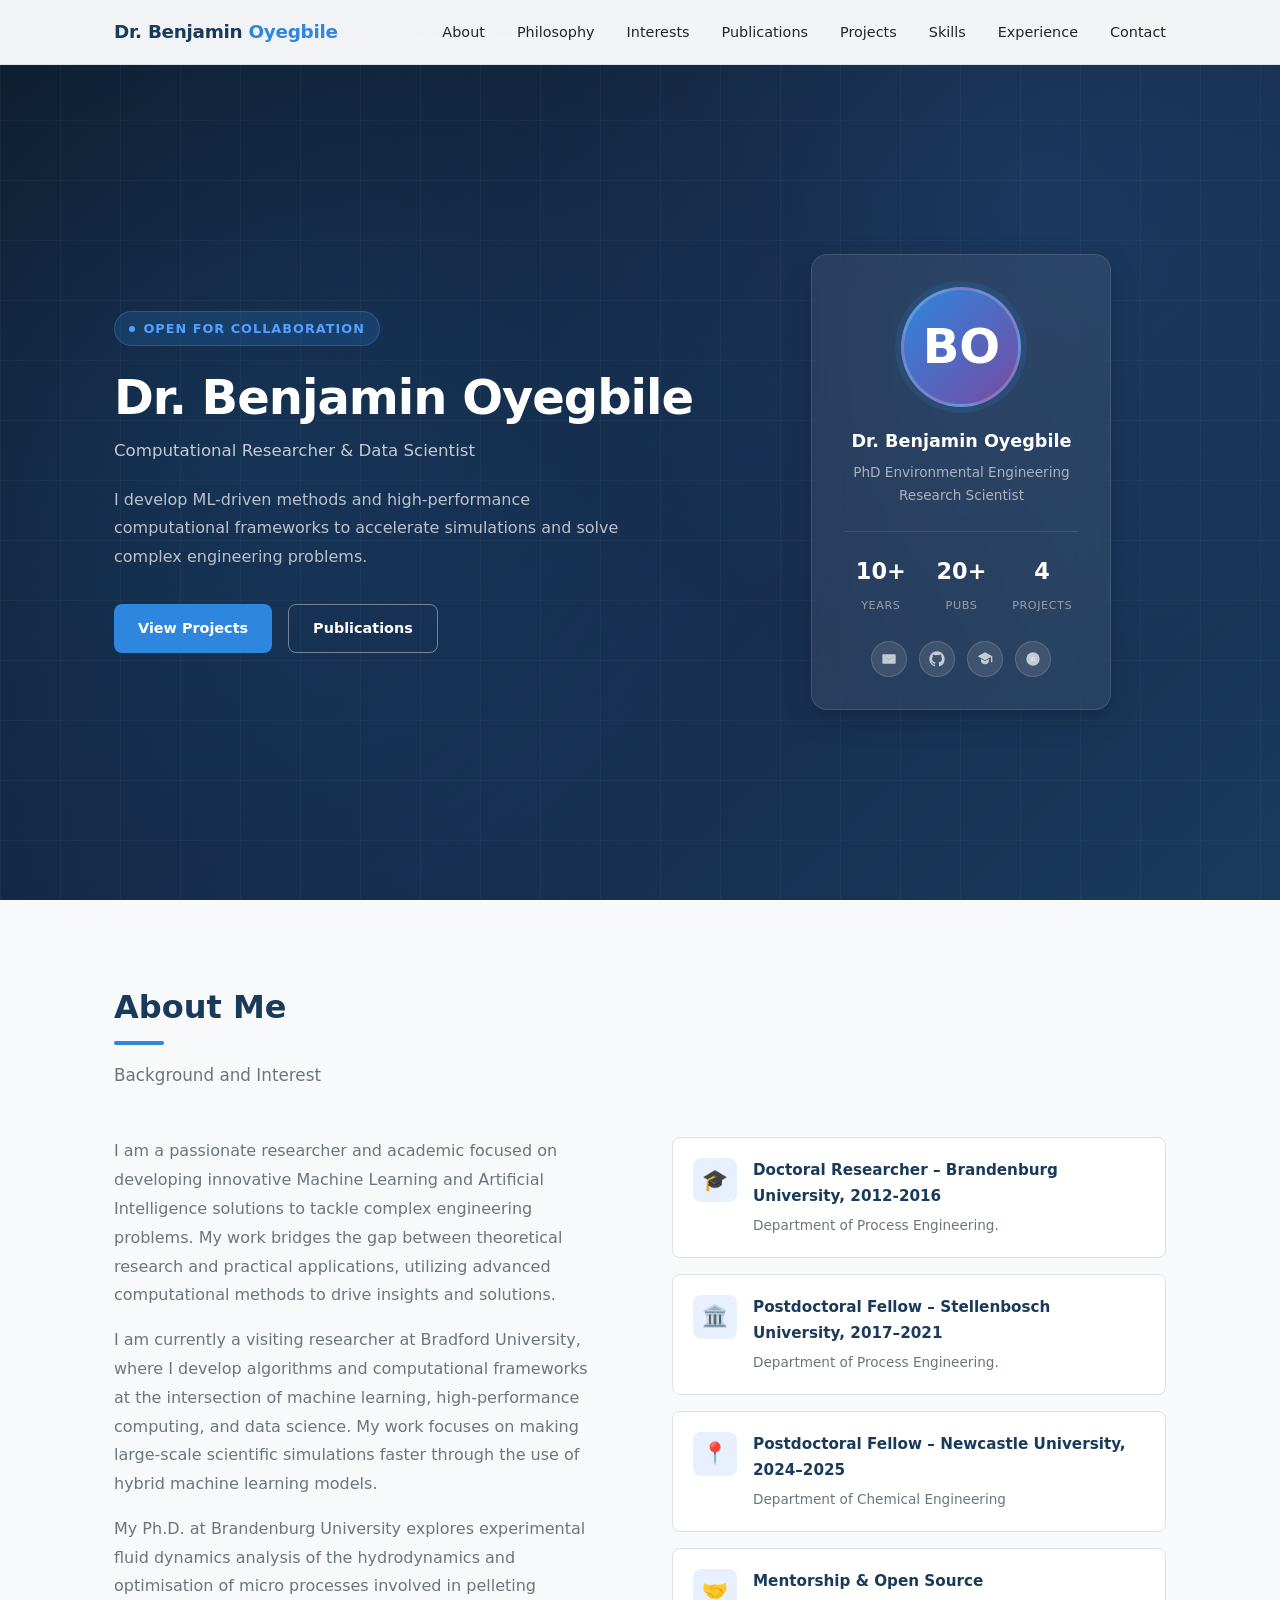
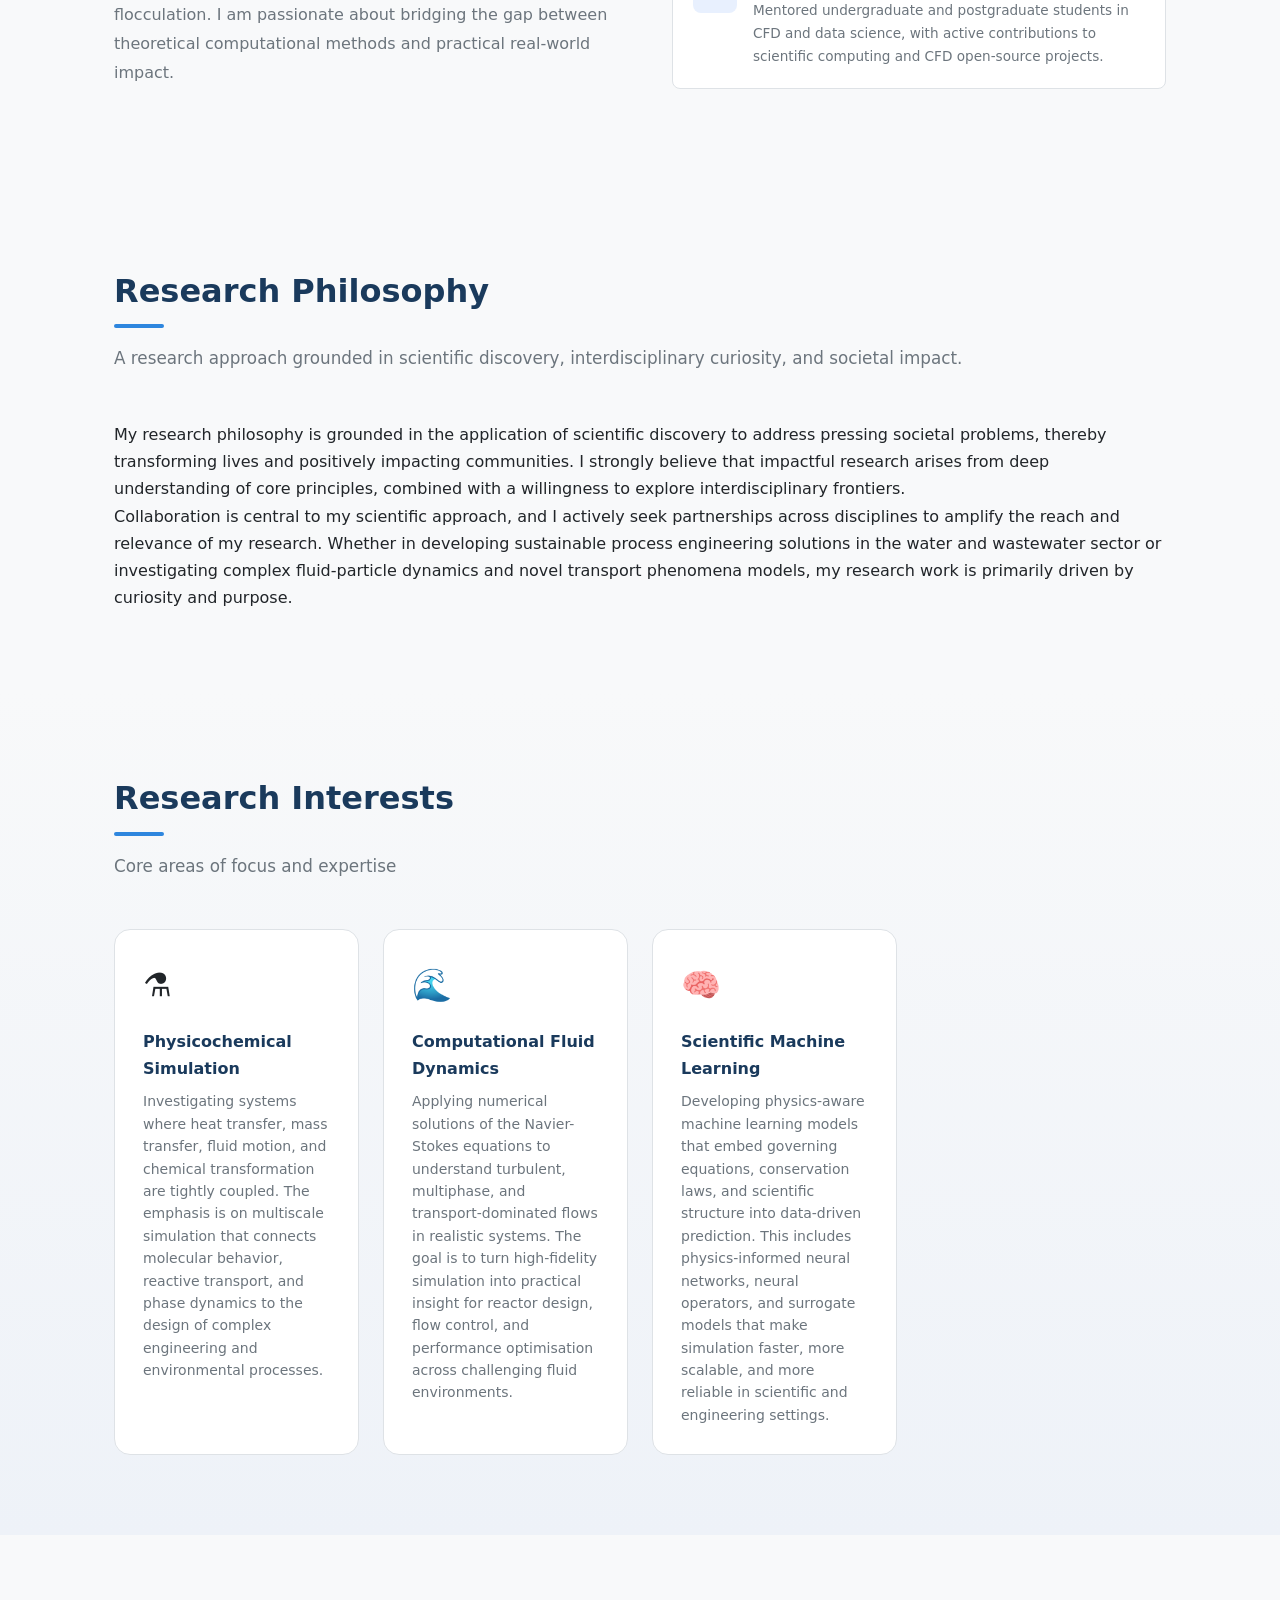
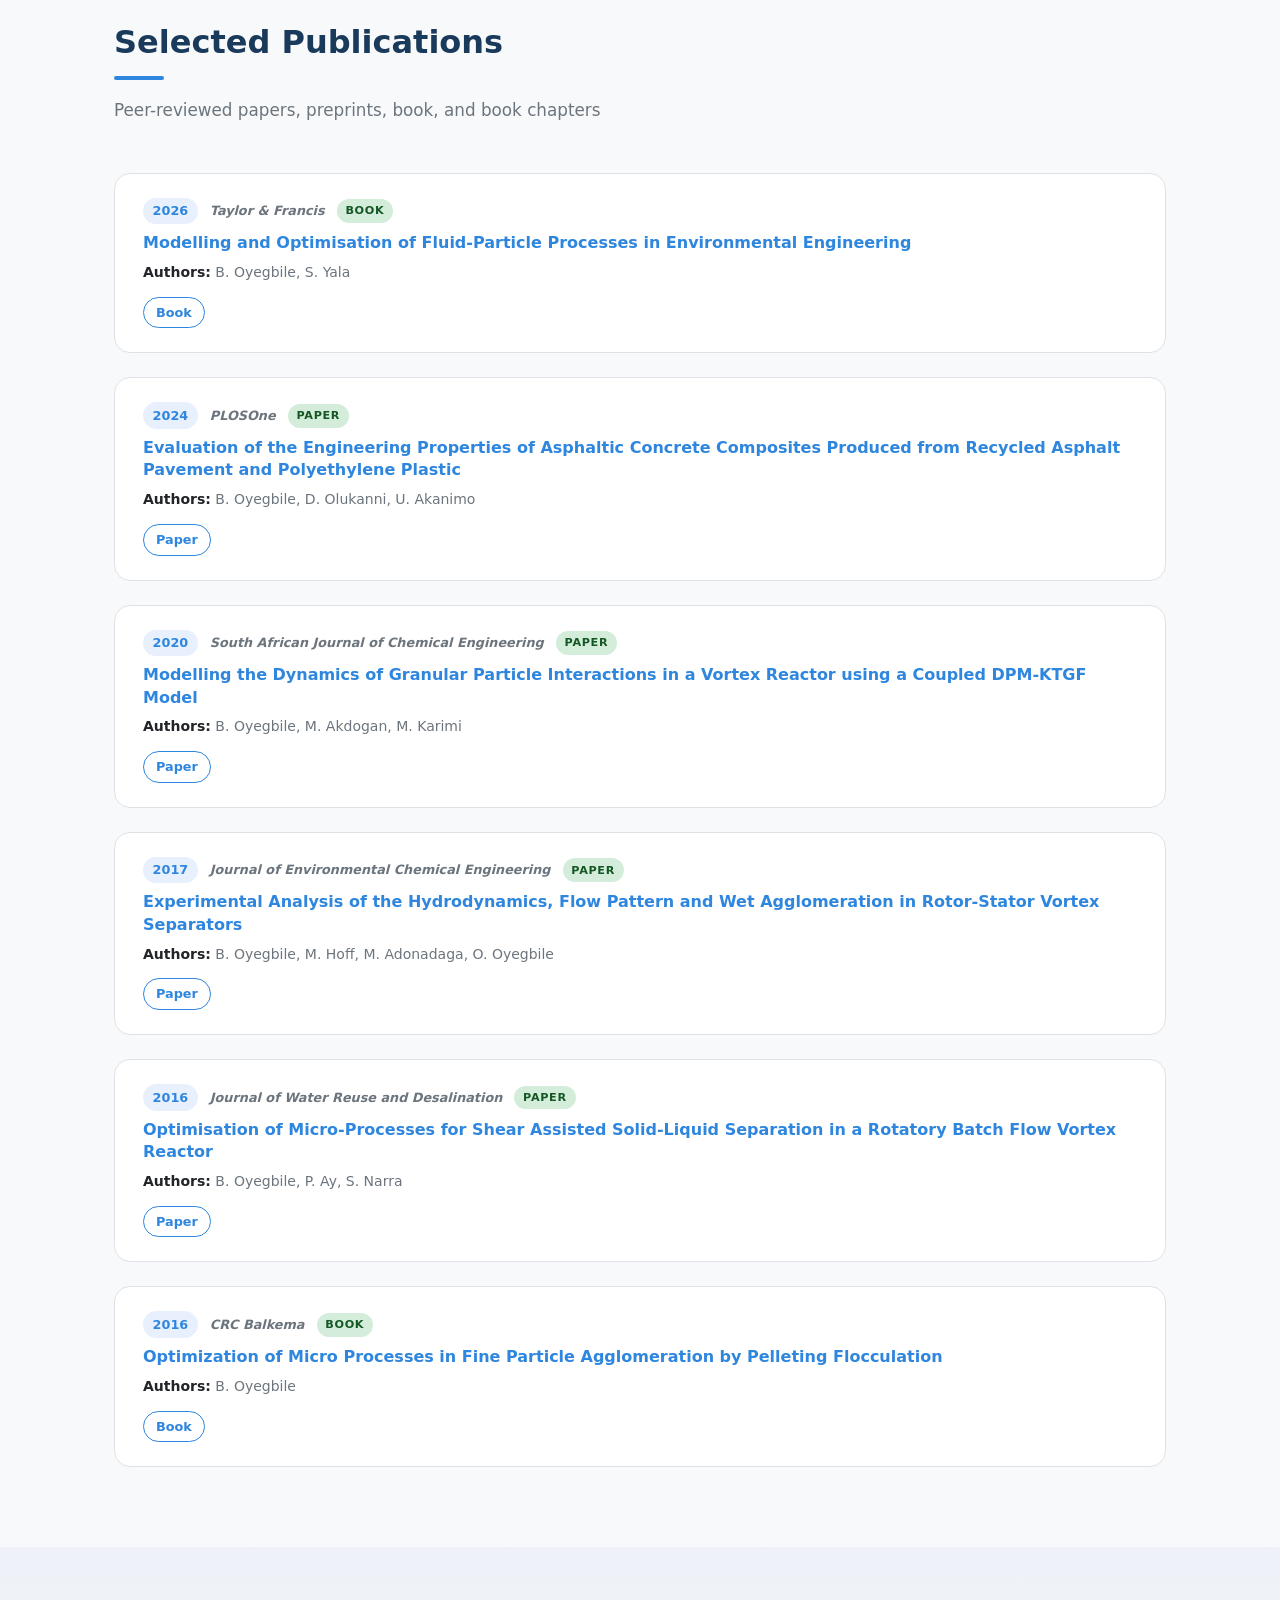
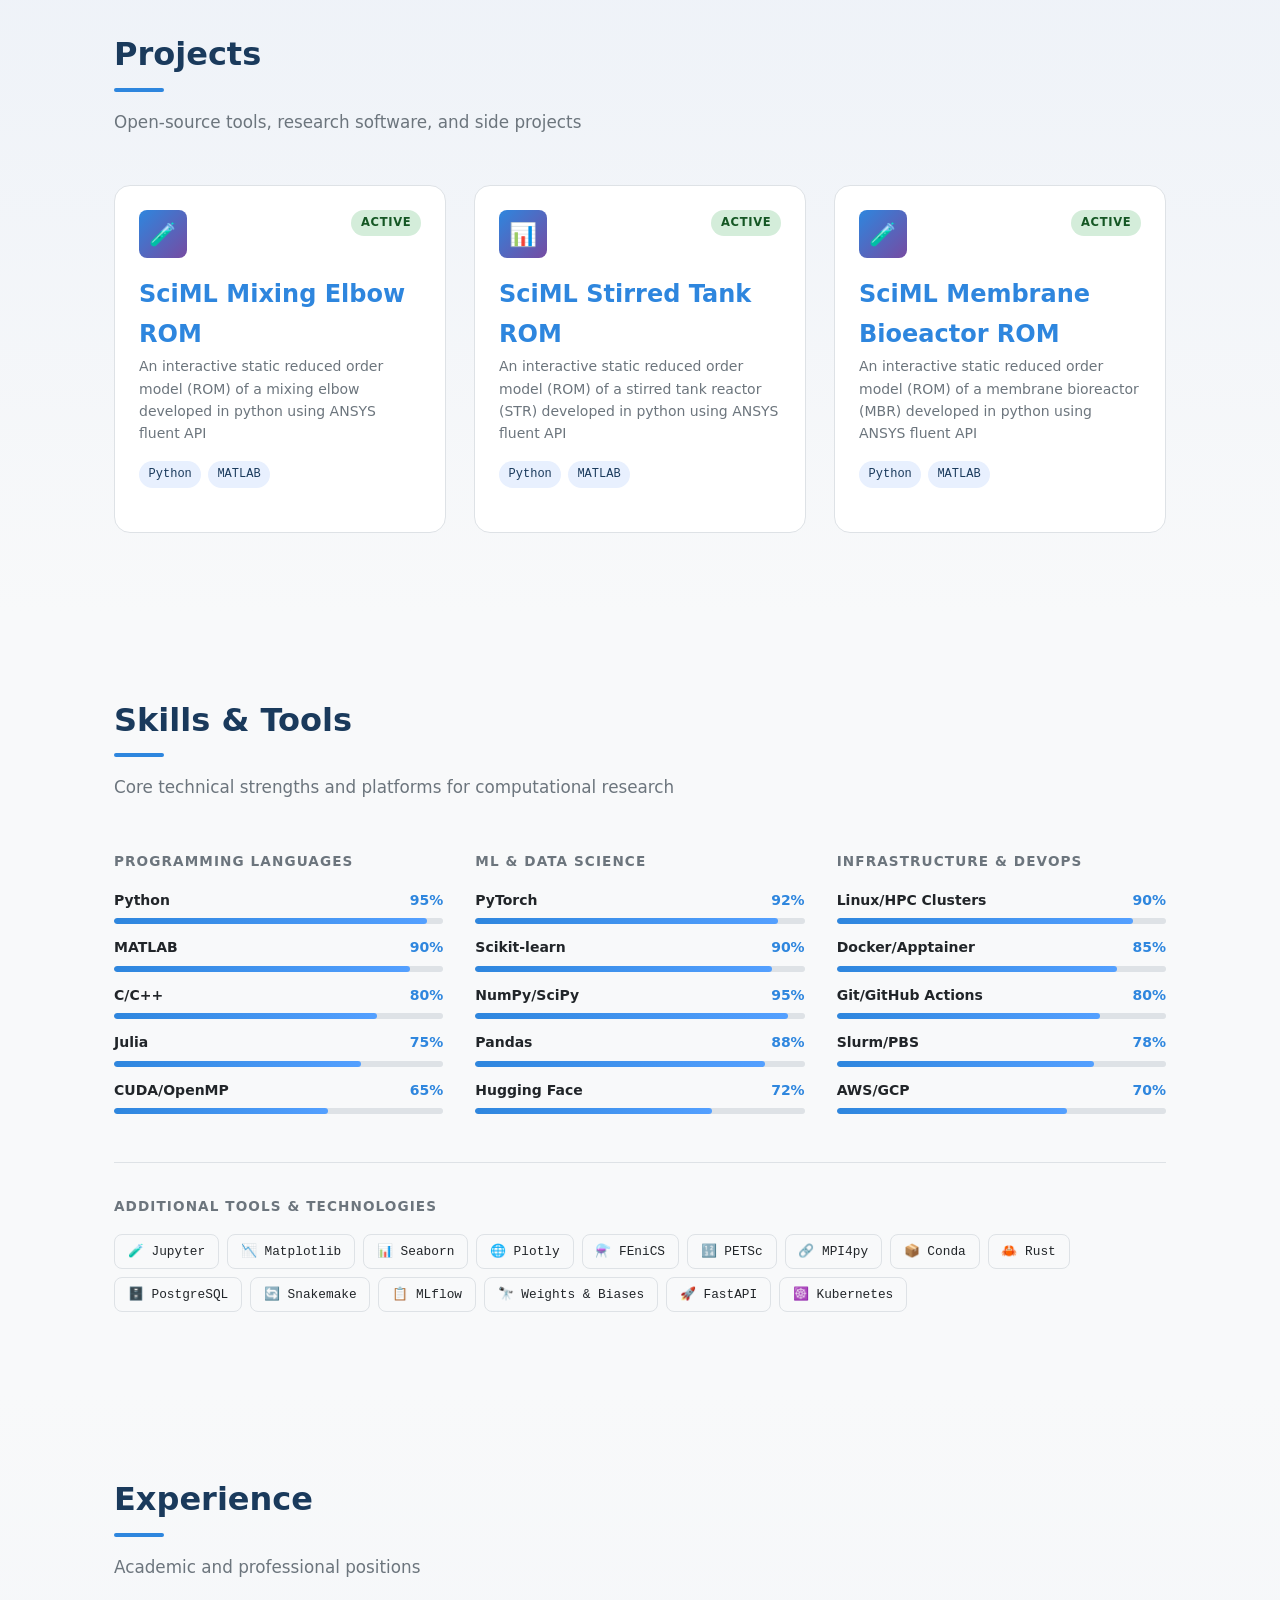
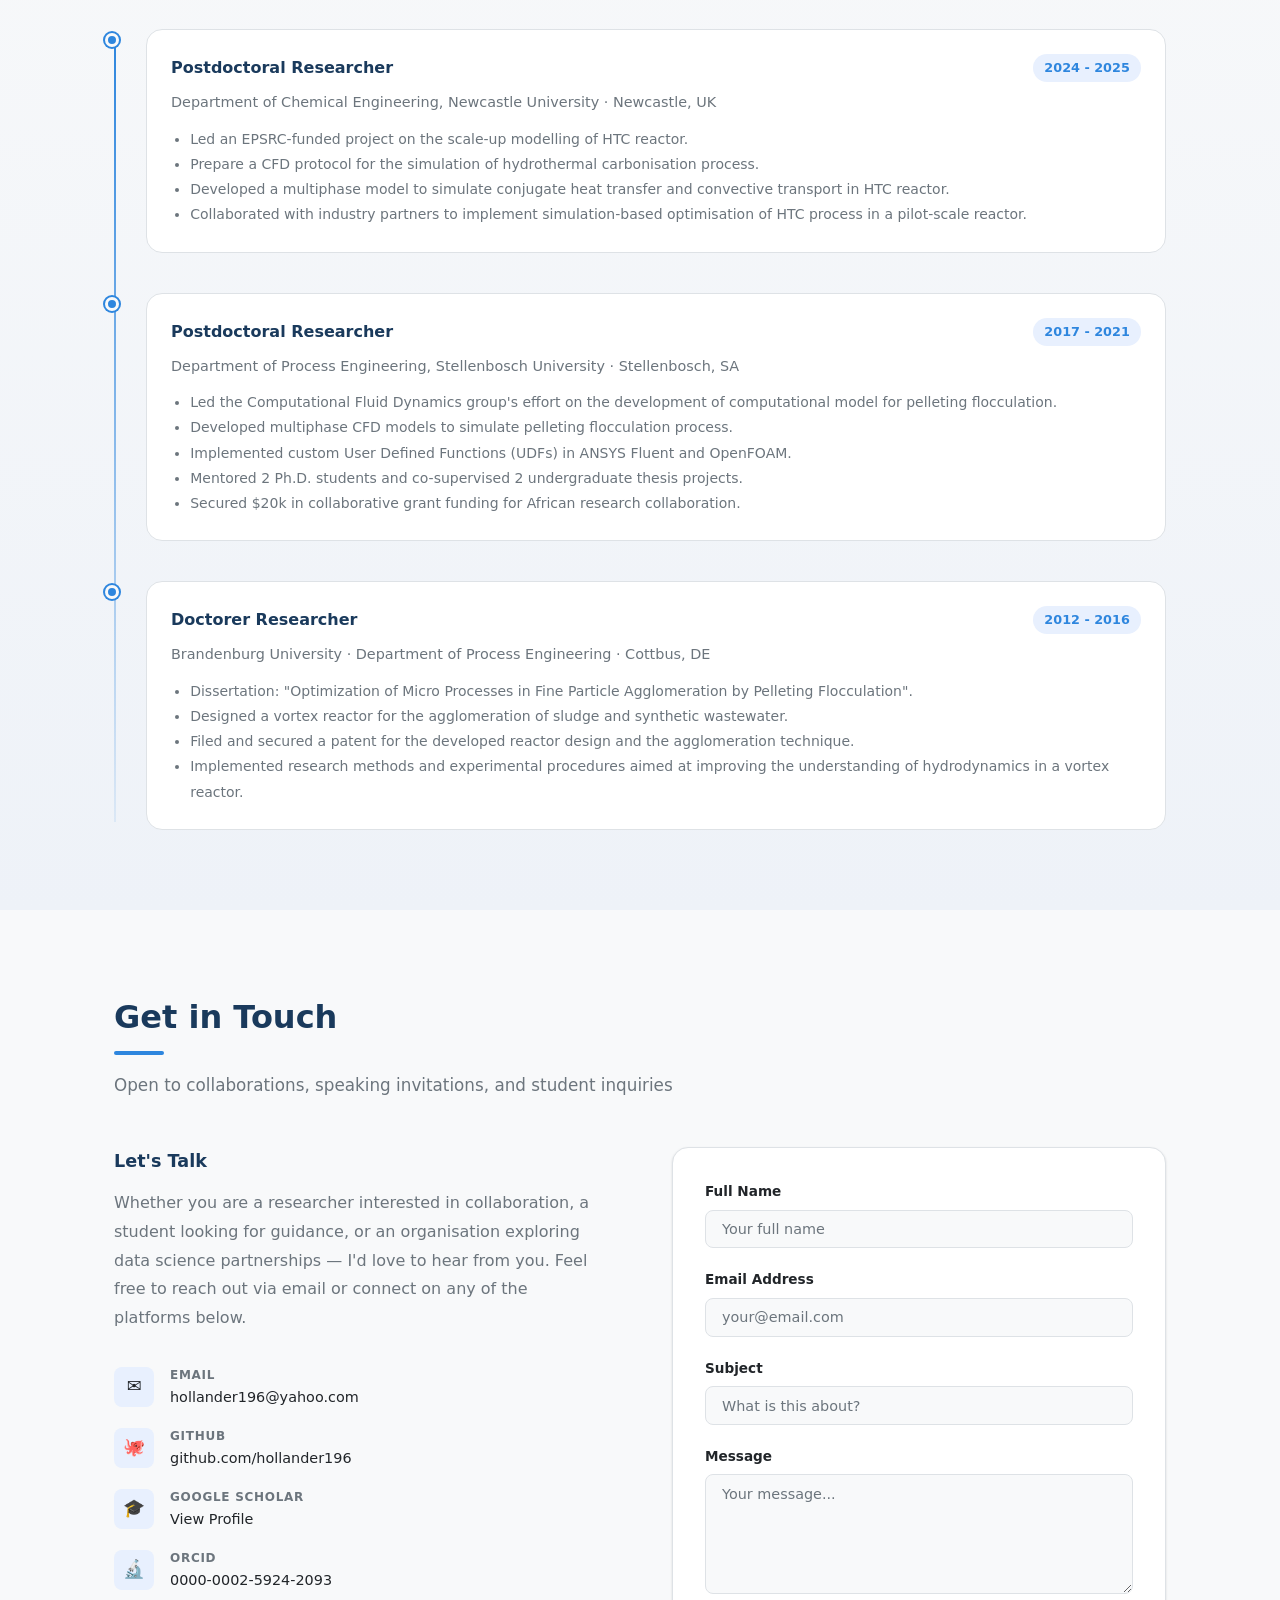
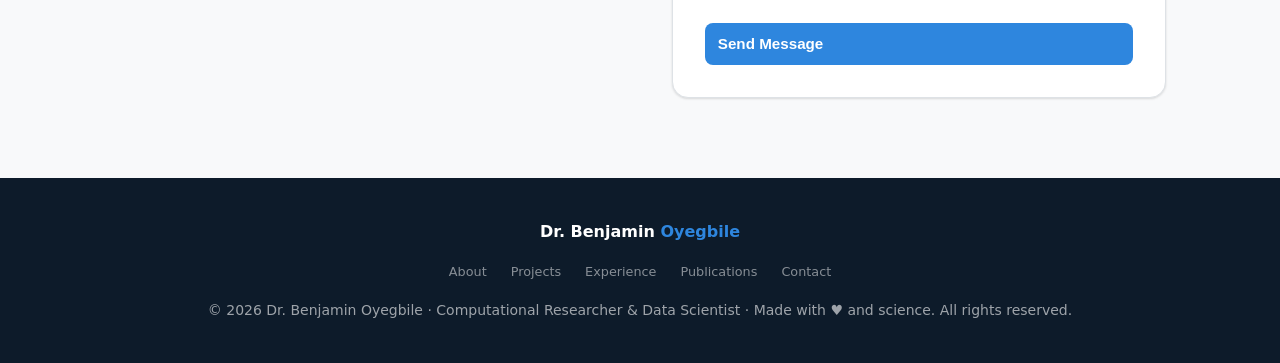
==== commit ab32ef38: "Update ReadME" ====
--- a/index.html
+++ b/index.html
@@ -94,7 +94,7 @@
                         <article class="highlight-item">
                             <div class="highlight-icon">🎓</div>
                             <div>
-                                <h4>PhD Researcher – Brandenburg University, 2012-2016</h4>
+                                <h4>Doctoral Researcher – Brandenburg University, 2012-2016</h4>
                                 <p>Department of Process Engineering.</p>
                             </div>
                         </article>
@@ -254,7 +254,7 @@
                             <span class="project-status active">Active</span>
                         </div>
                         <div class="project-body">
-                            <h2><a href="rom/">SciML Elbow ROM</a></h2>
+                            <h2><a href="rom/">SciML Mixing Elbow ROM</a></h2>
                             <p>An interactive static reduced order model (ROM) of a mixing elbow developed in python using ANSYS fluent API</p>
                             <div class="project-tags">
                                 <span class="tag">Python</span>
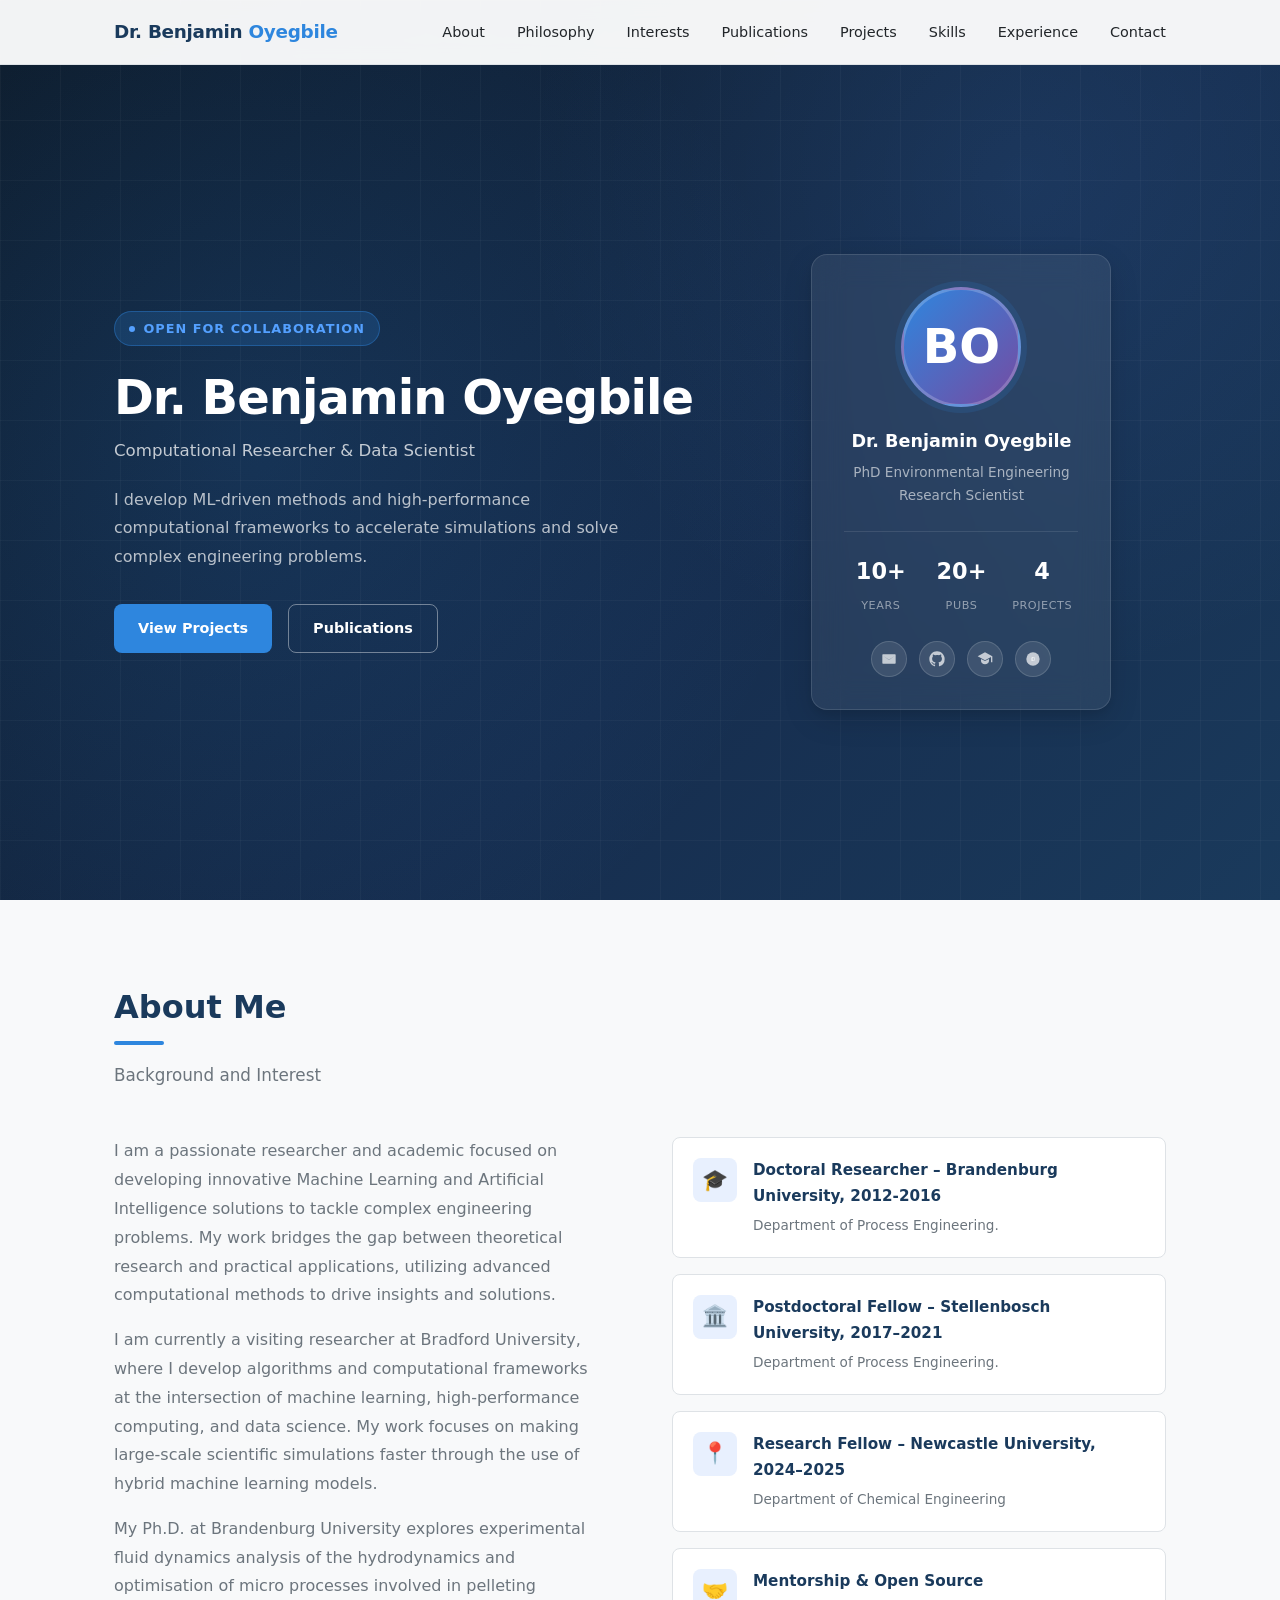
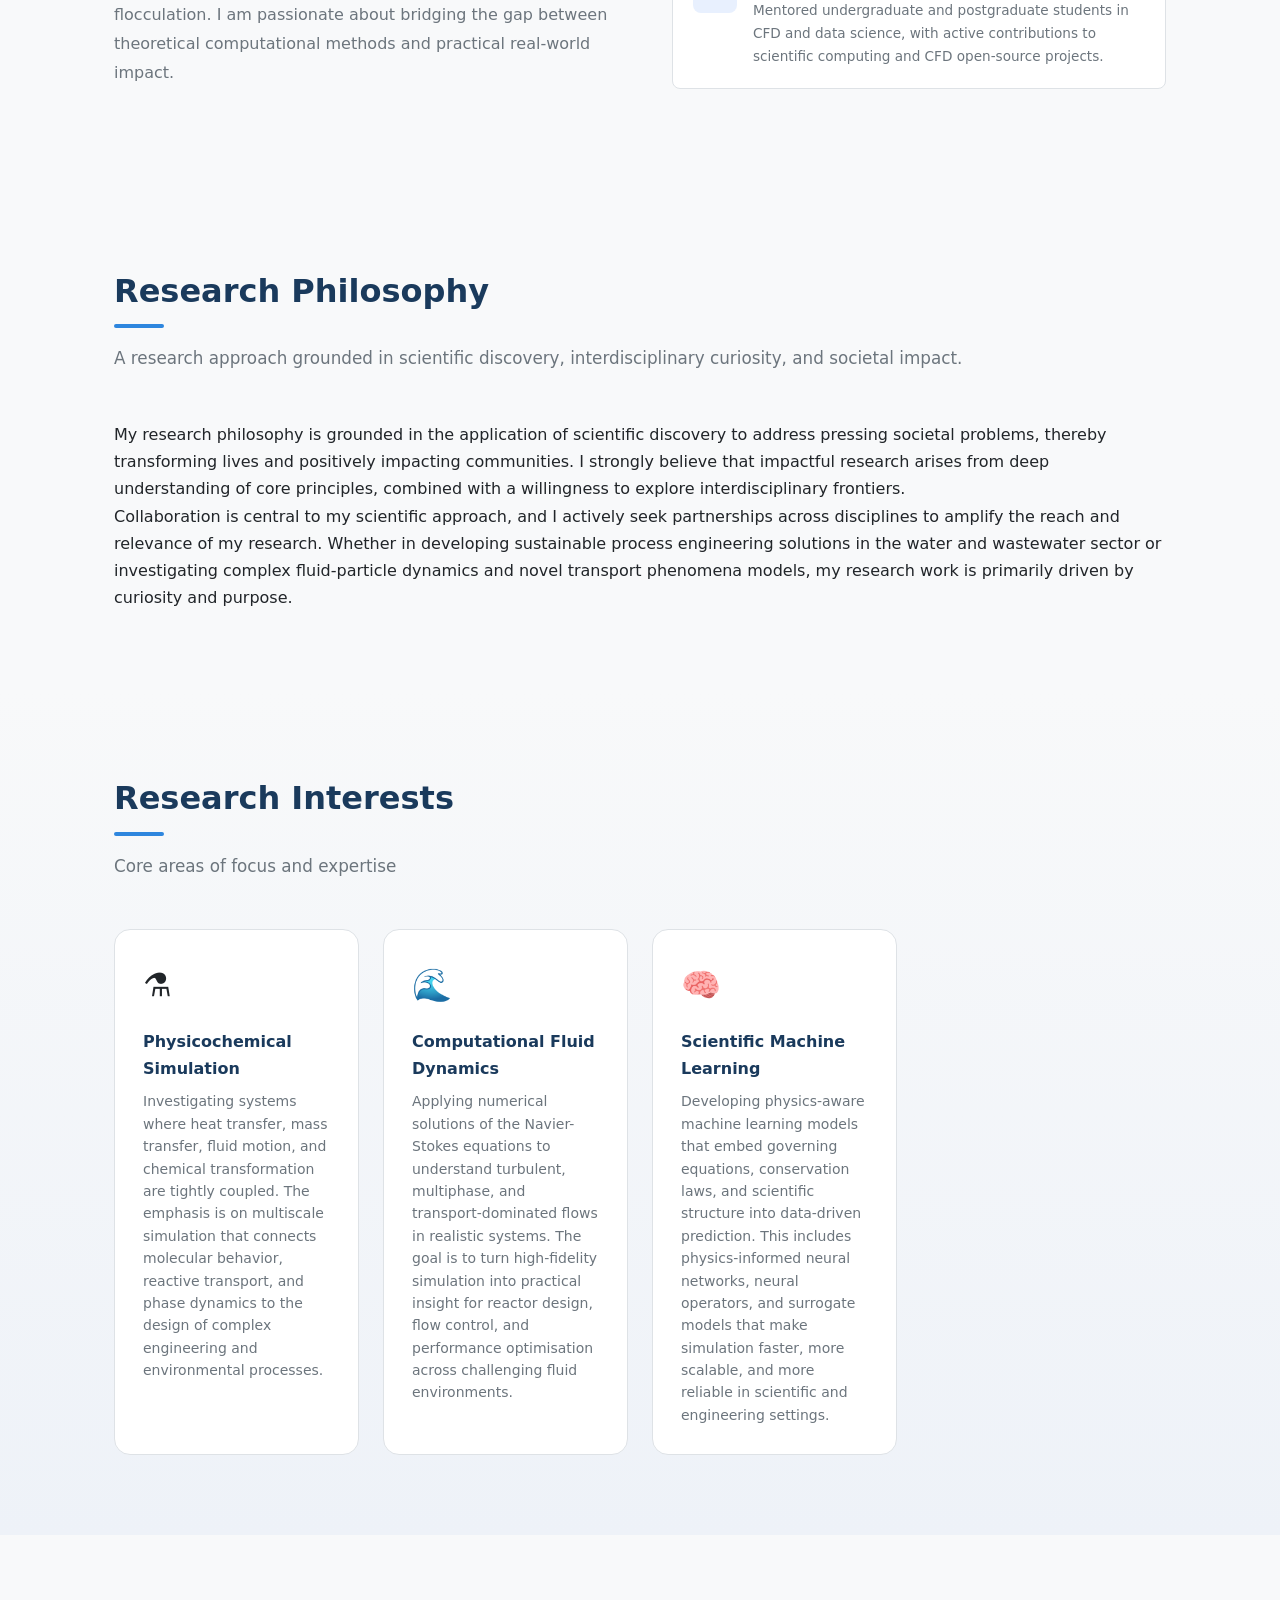
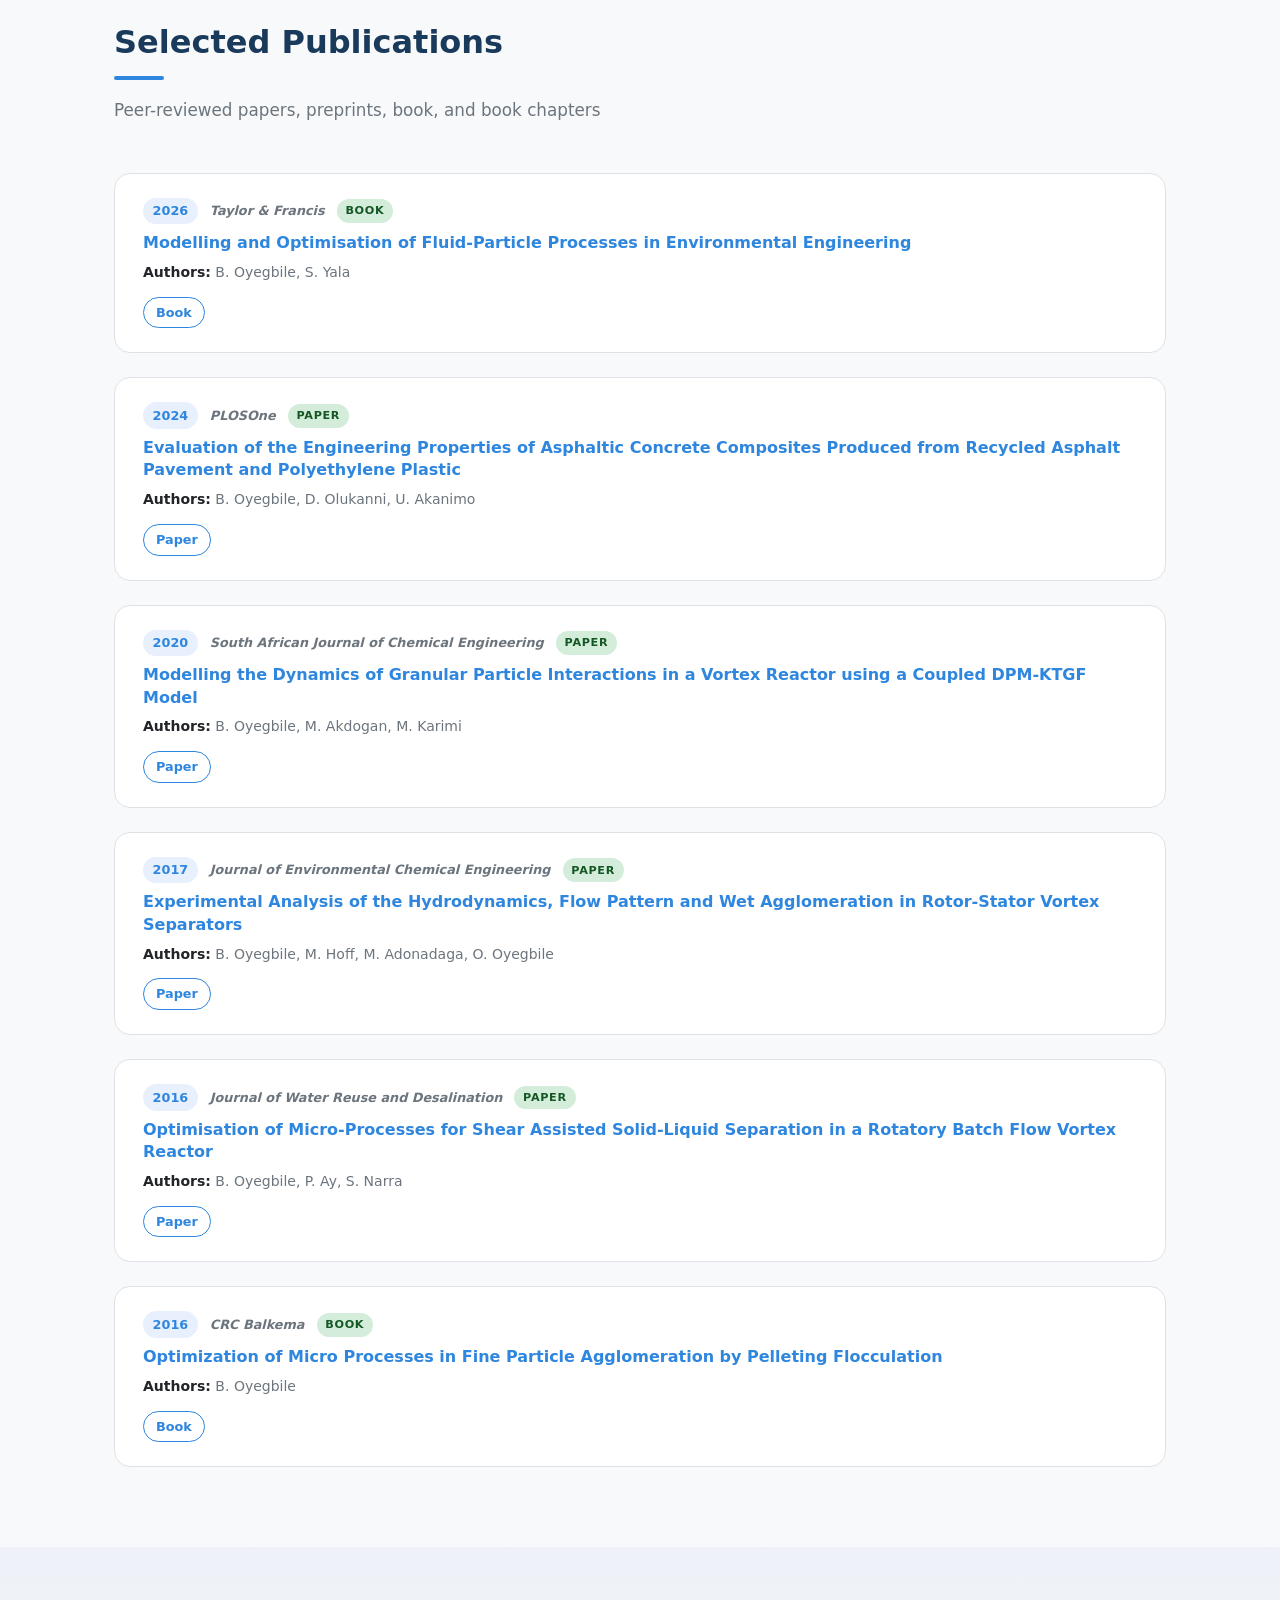
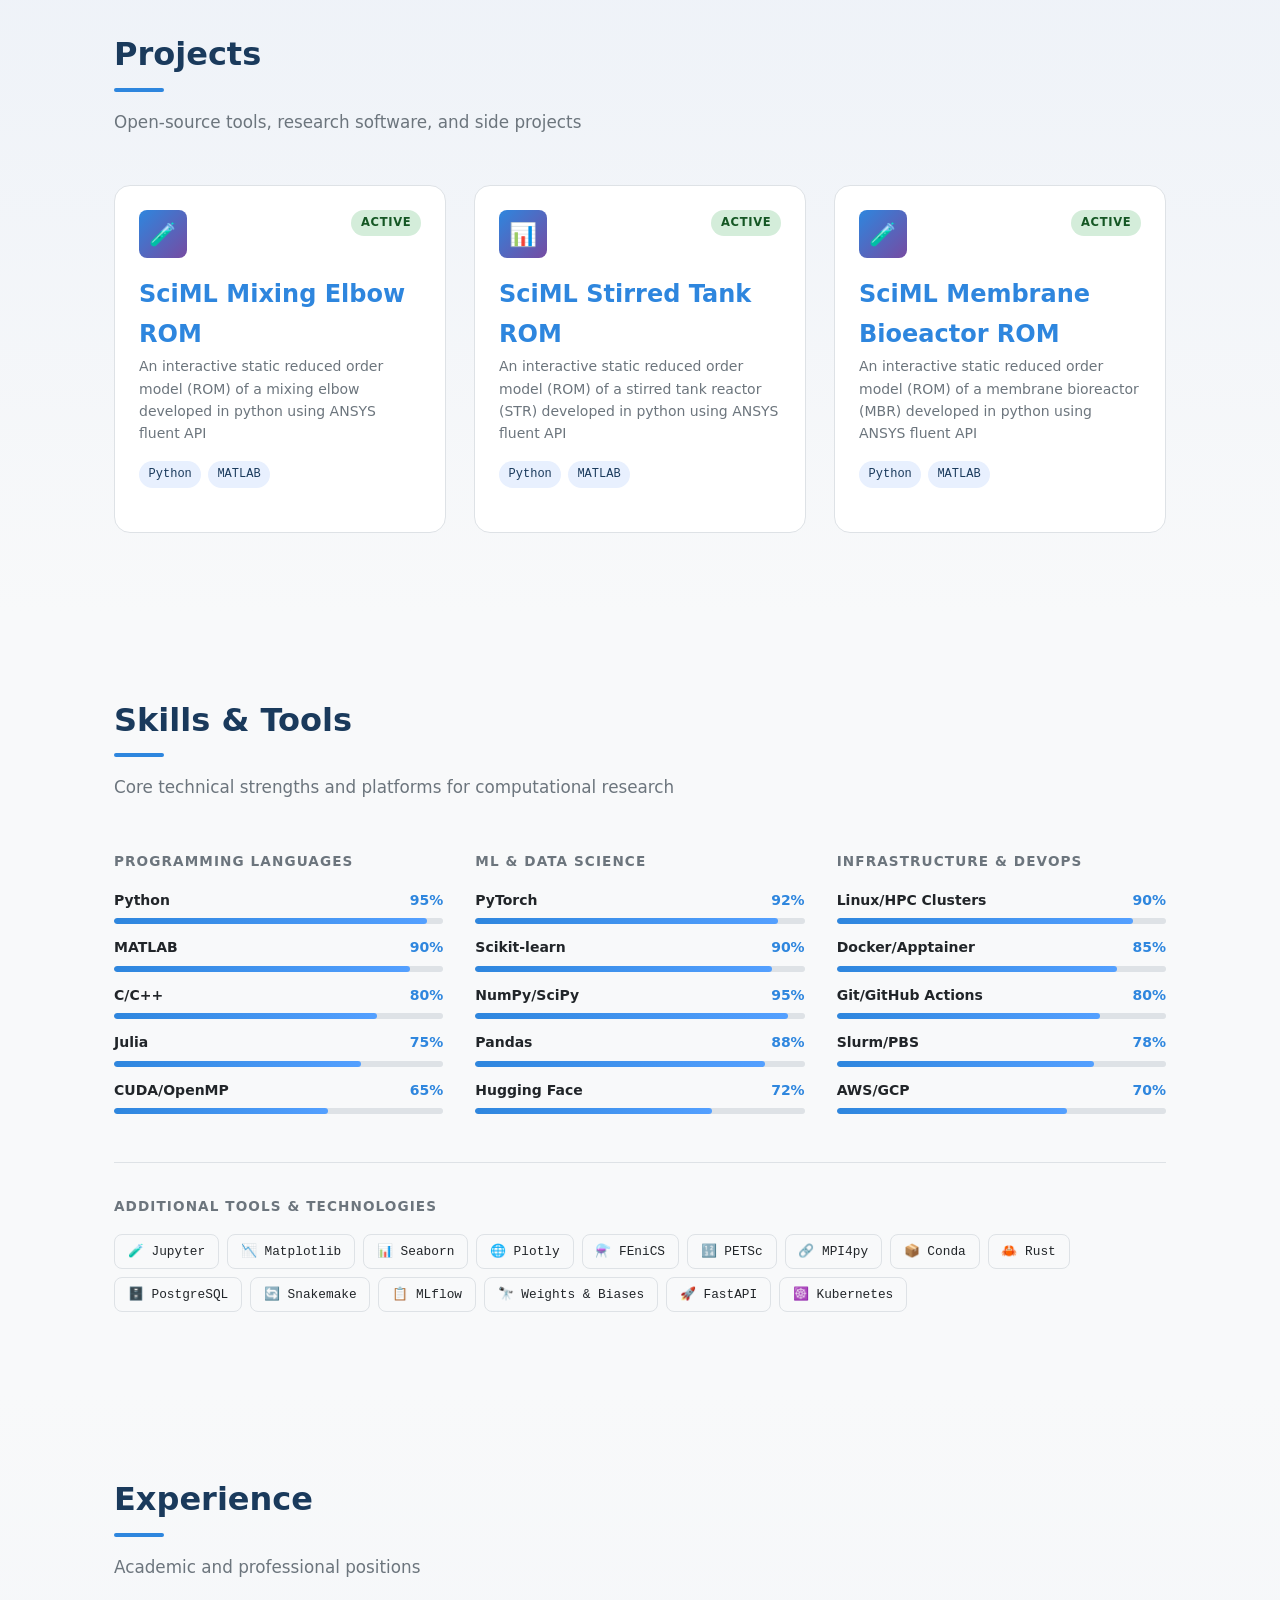
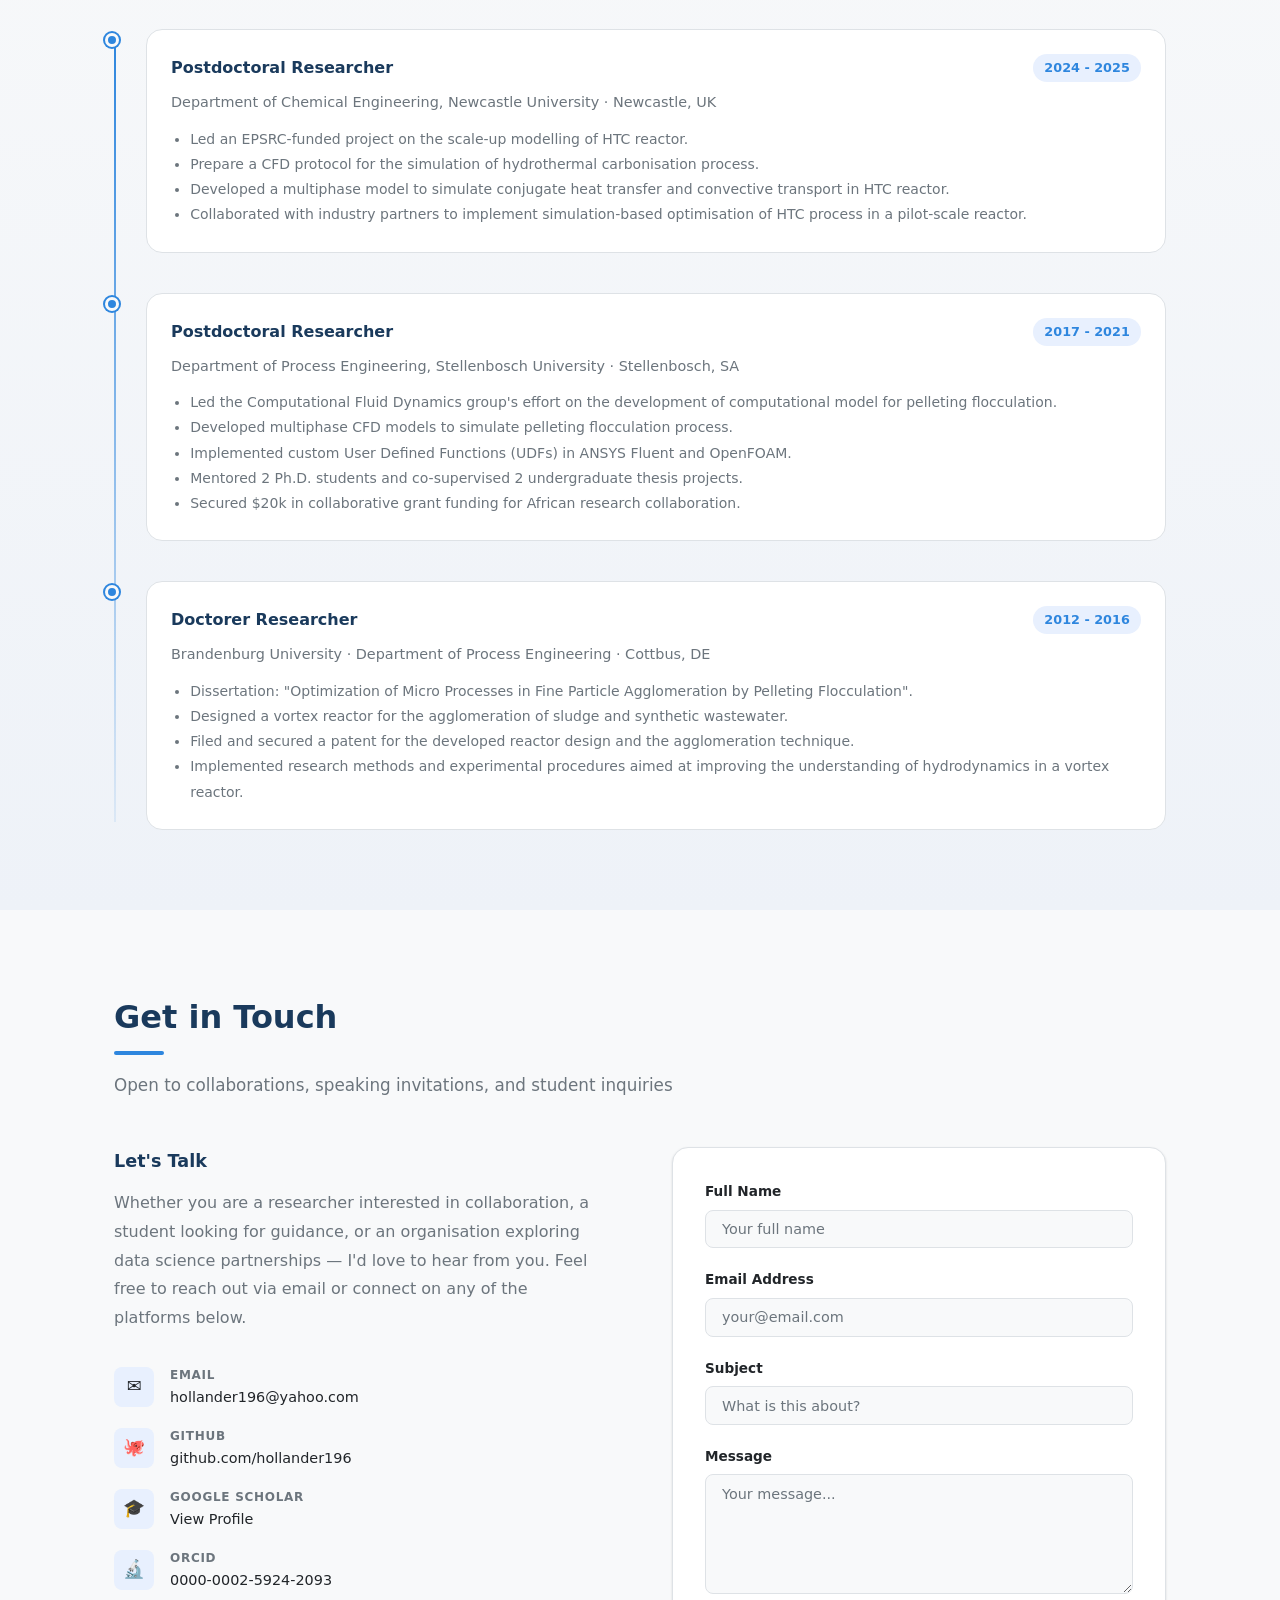
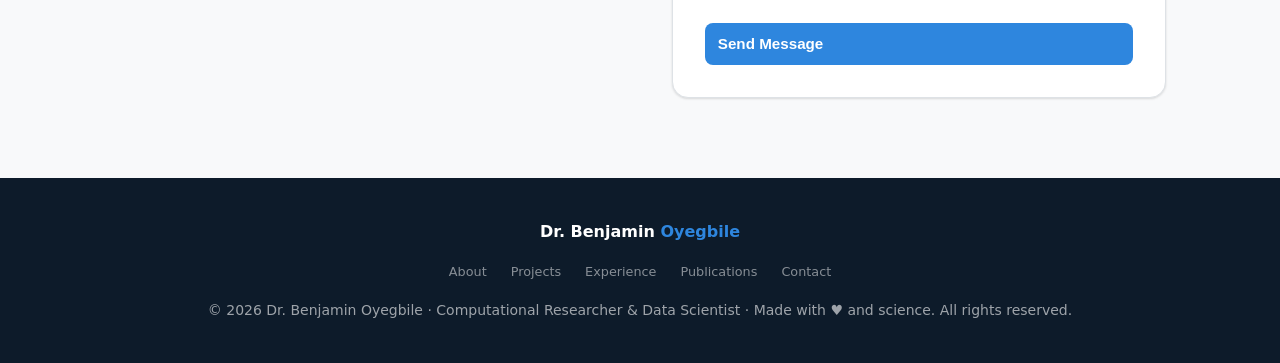
==== commit 326d6f4f: "Update ReadME" ====
--- a/index.html
+++ b/index.html
@@ -108,7 +108,7 @@
                         <article class="highlight-item">
                             <div class="highlight-icon">📍</div>
                             <div>
-                                <h4>Postdoctoral Fellow – Newcastle University, 2024–2025</h4>
+                                <h4>Research Fellow – Newcastle University, 2024–2025</h4>
                                 <p>Department of Chemical Engineering</p>
                             </div>
                         </article>
@@ -254,7 +254,7 @@
                             <span class="project-status active">Active</span>
                         </div>
                         <div class="project-body">
-                            <h2><a href="rom/">SciML Mixing Elbow ROM</a></h2>
+                            <h2><a href="ROM/index_elbow.html">SciML Mixing Elbow ROM</a></h2>
                             <p>An interactive static reduced order model (ROM) of a mixing elbow developed in python using ANSYS fluent API</p>
                             <div class="project-tags">
                                 <span class="tag">Python</span>
@@ -268,7 +268,7 @@
                             <span class="project-status active">Active</span>
                         </div>
                         <div class="project-body">
-                            <h2><a href="ROM/">SciML Stirred Tank ROM</a></h2>
+                            <h2><a href="ROM/index_str.html">SciML Stirred Tank ROM</a></h2>
                             <p>An interactive static reduced order model (ROM) of a stirred tank reactor (STR) developed in python using ANSYS fluent API</p>
                             <div class="project-tags">
                                 <span class="tag">Python</span>
@@ -282,7 +282,7 @@
                             <span class="project-status active">Active</span>
                         </div>
                         <div class="project-body">
-                            <h2><a href="ROM/">SciML Membrane Bioeactor ROM</a></h2>
+                            <h2><a href="ROM/index_mbr.html">SciML Membrane Bioeactor ROM</a></h2>
                             <p>An interactive static reduced order model (ROM) of a membrane bioreactor (MBR) developed in python using ANSYS fluent API</p>
                             <div class="project-tags">
                                 <span class="tag">Python</span>
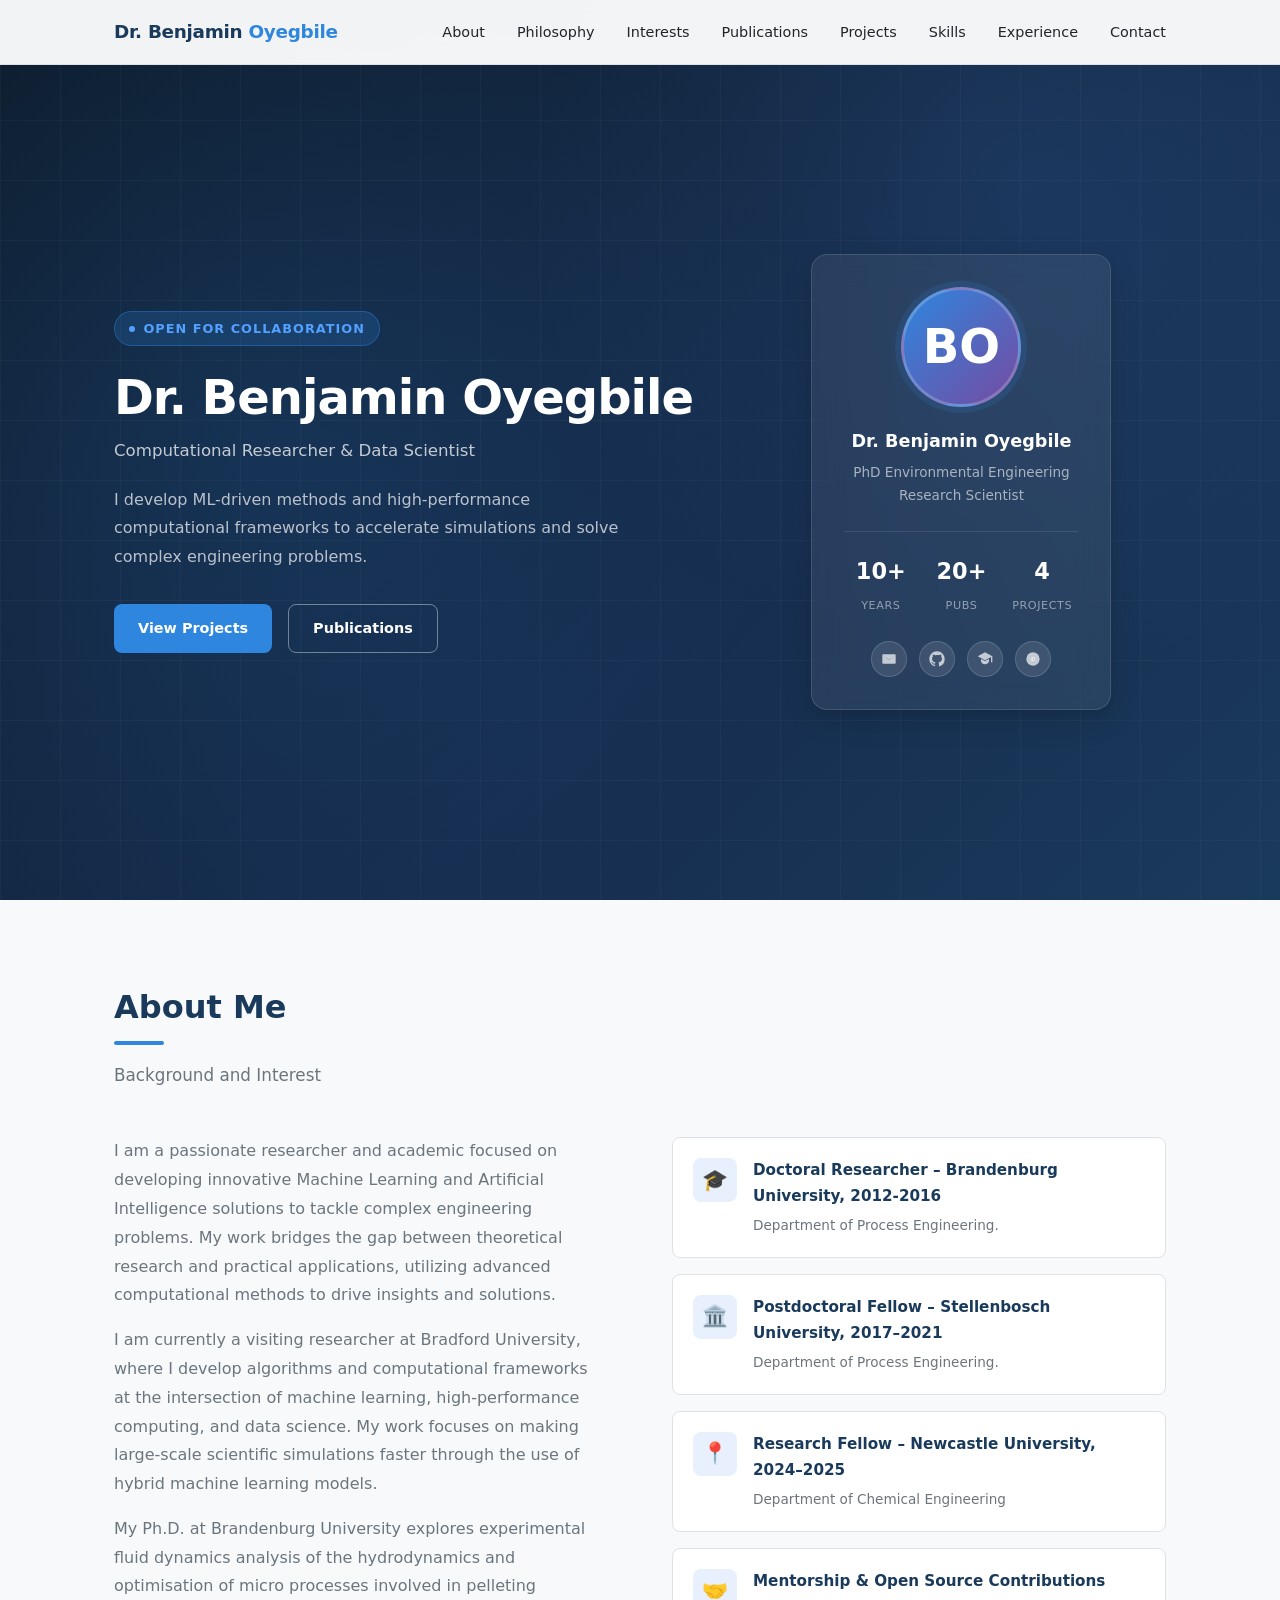
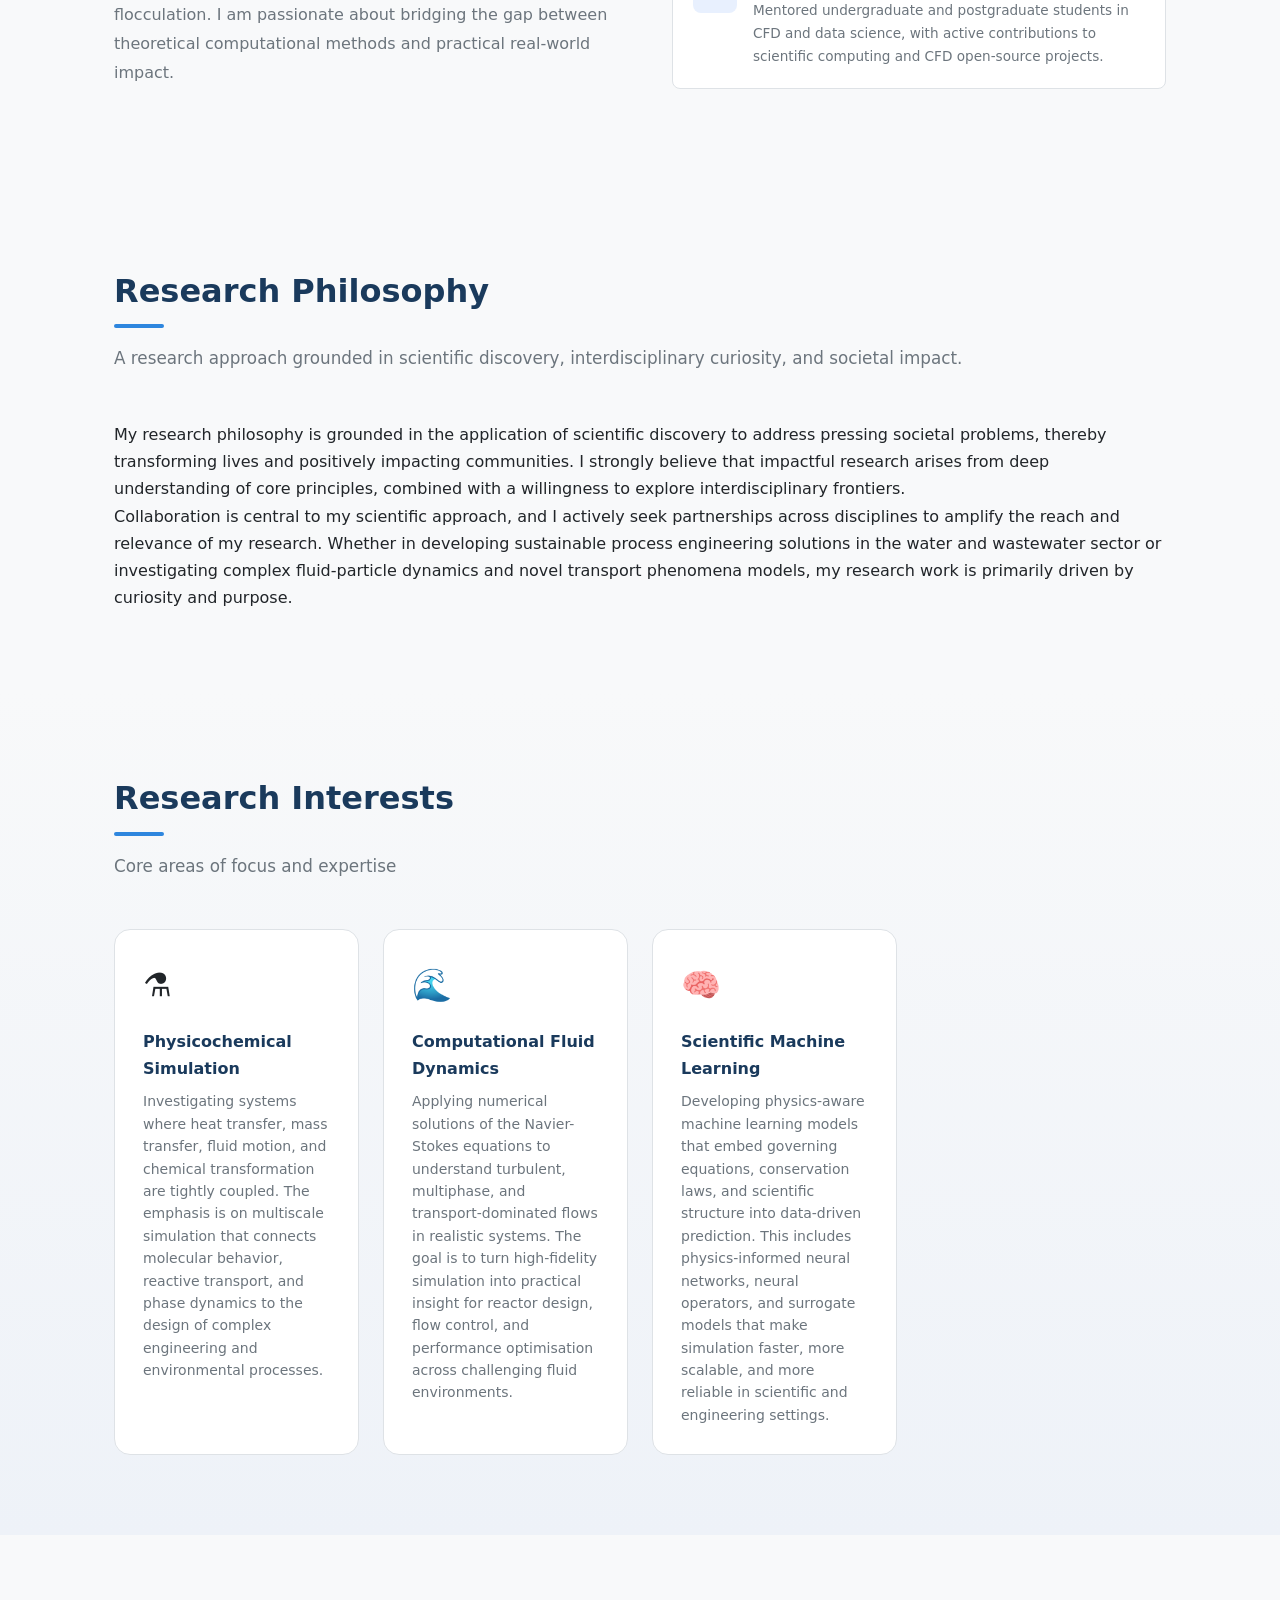
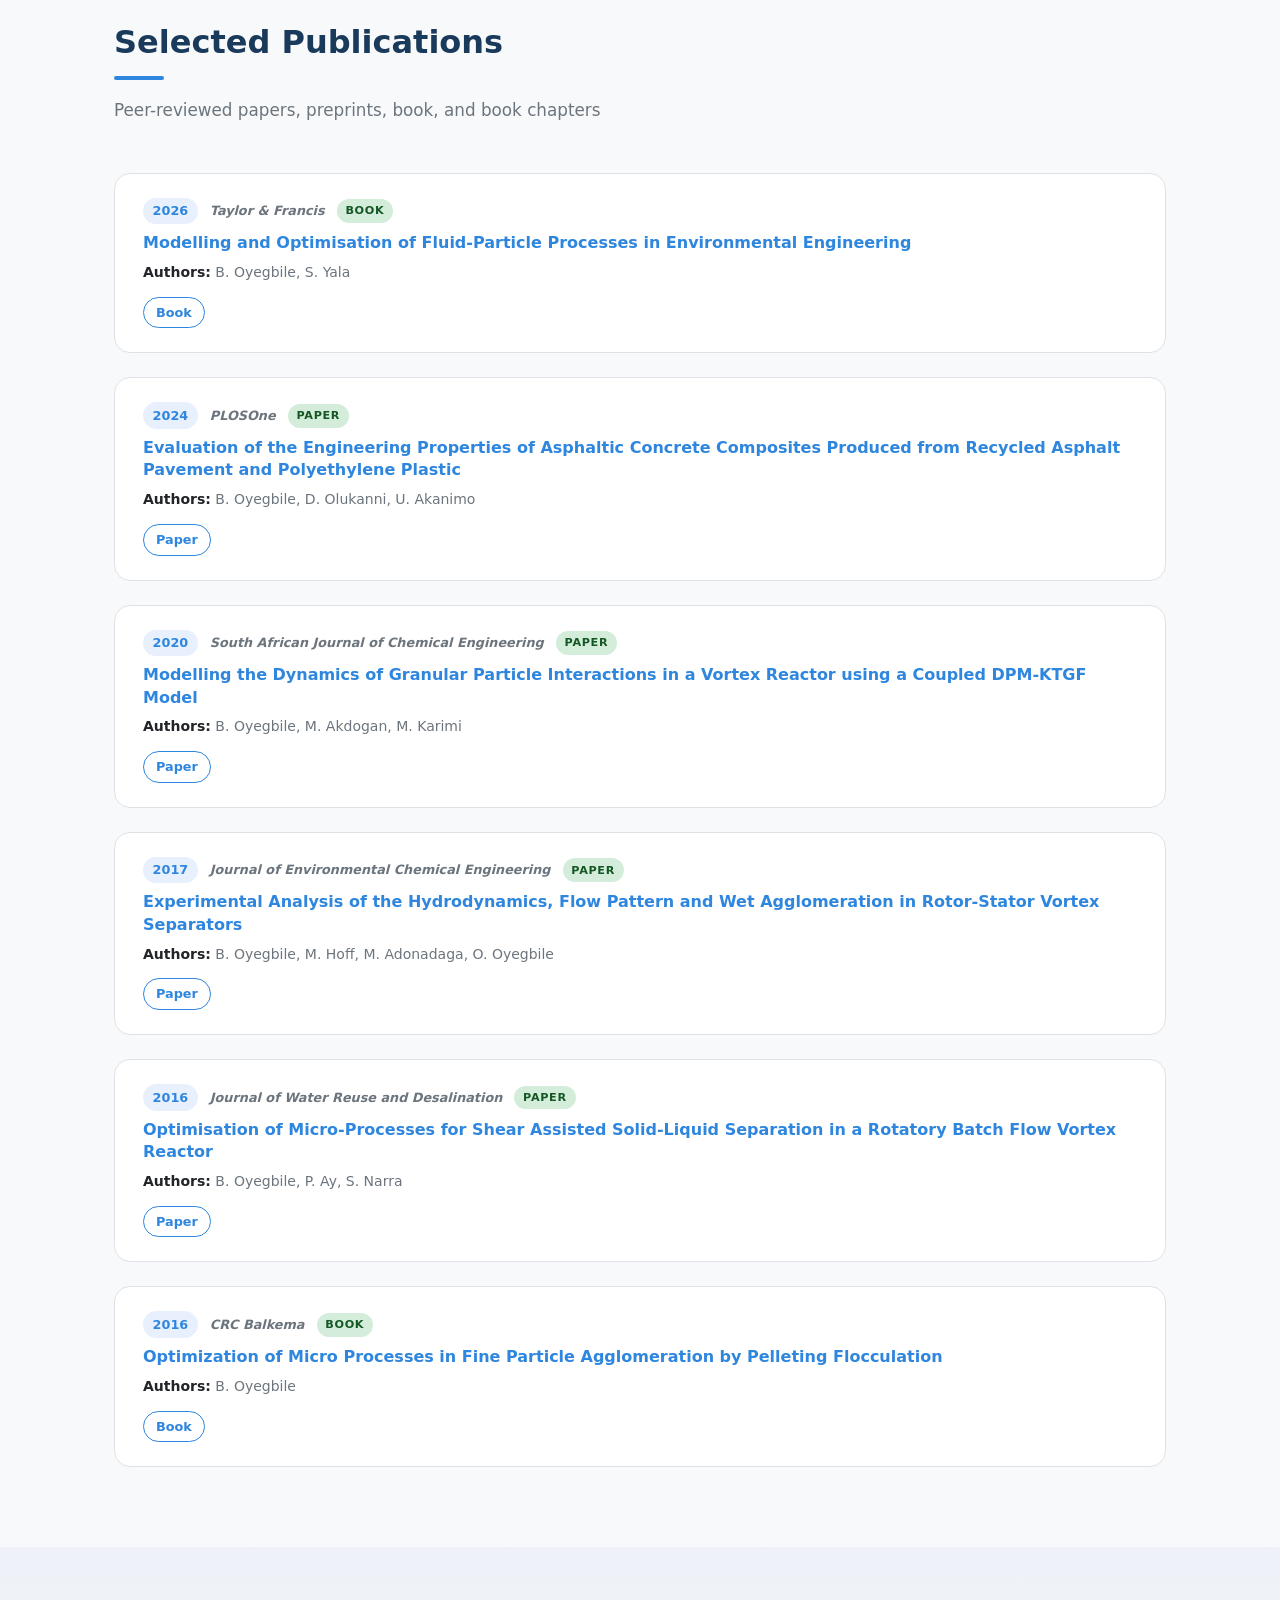
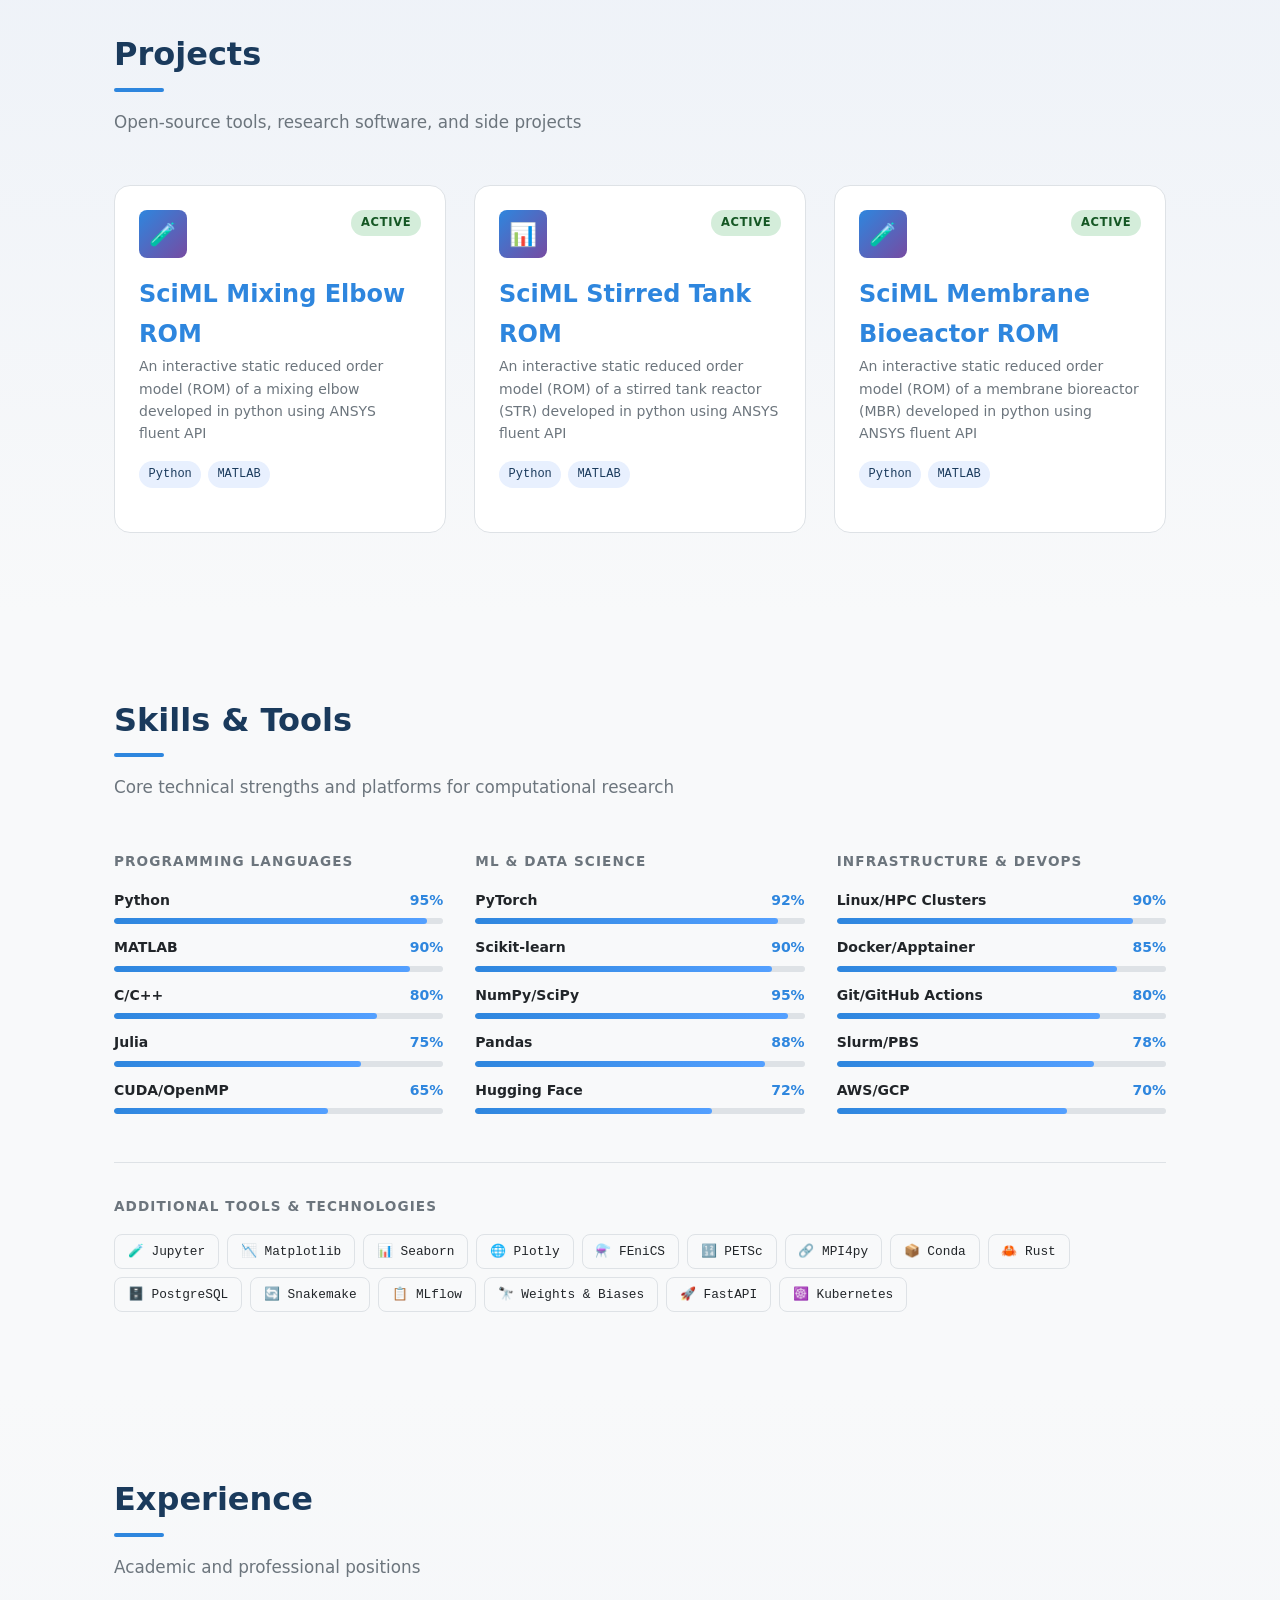
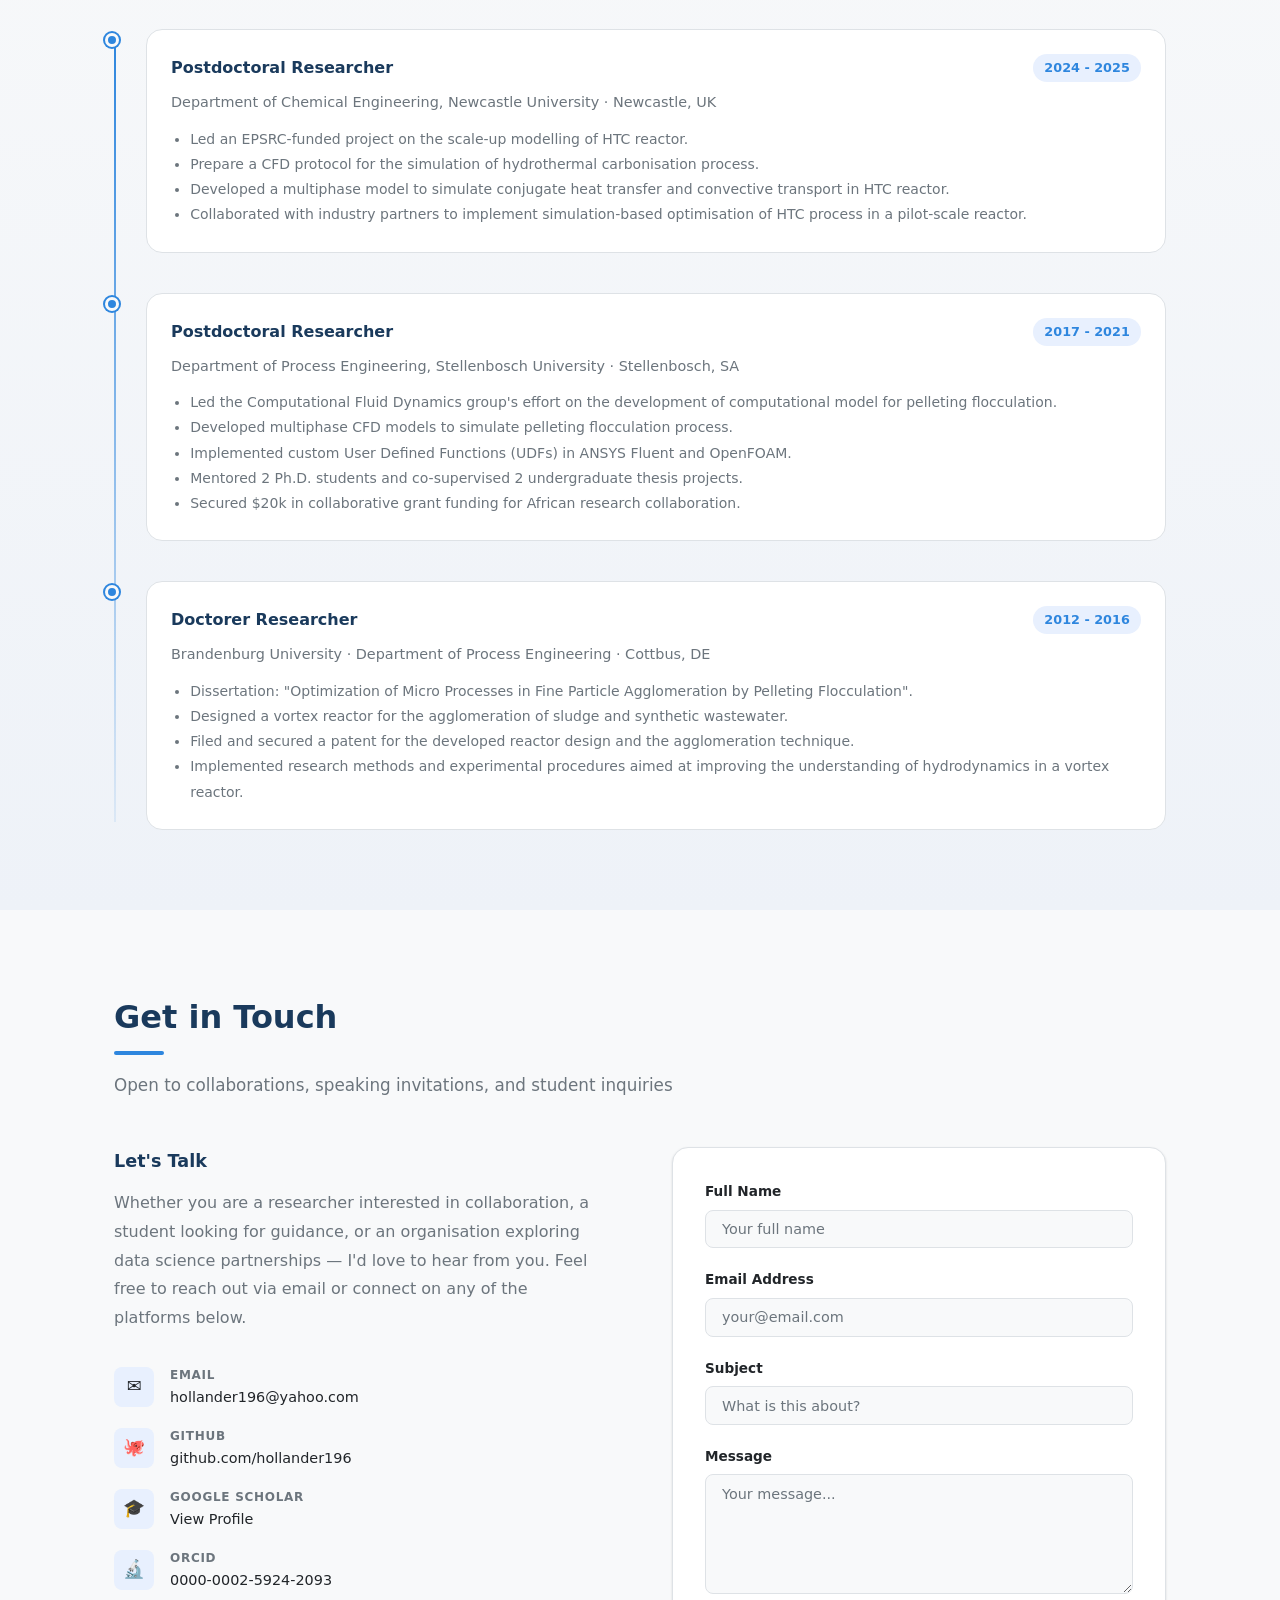
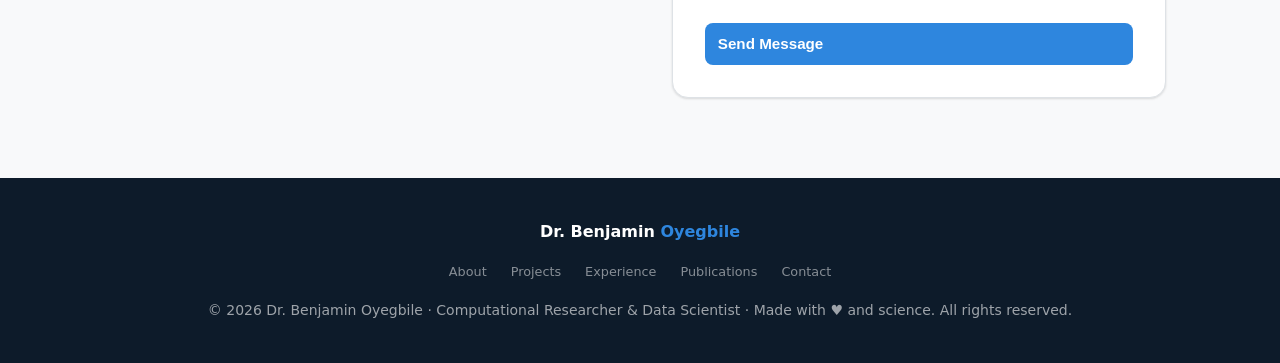
==== commit 9154076f: "Update ReadME" ====
--- a/index.html
+++ b/index.html
@@ -115,7 +115,7 @@
                         <article class="highlight-item">
                             <div class="highlight-icon">🤝</div>
                             <div>
-                                <h4>Mentorship & Open Source</h4>
+                                <h4>Mentorship & Open Source Contributions</h4>
                                 <p>Mentored undergraduate and postgraduate students in CFD and data science, with active contributions to scientific computing and CFD open-source projects.</p>
                             </div>
                         </article>
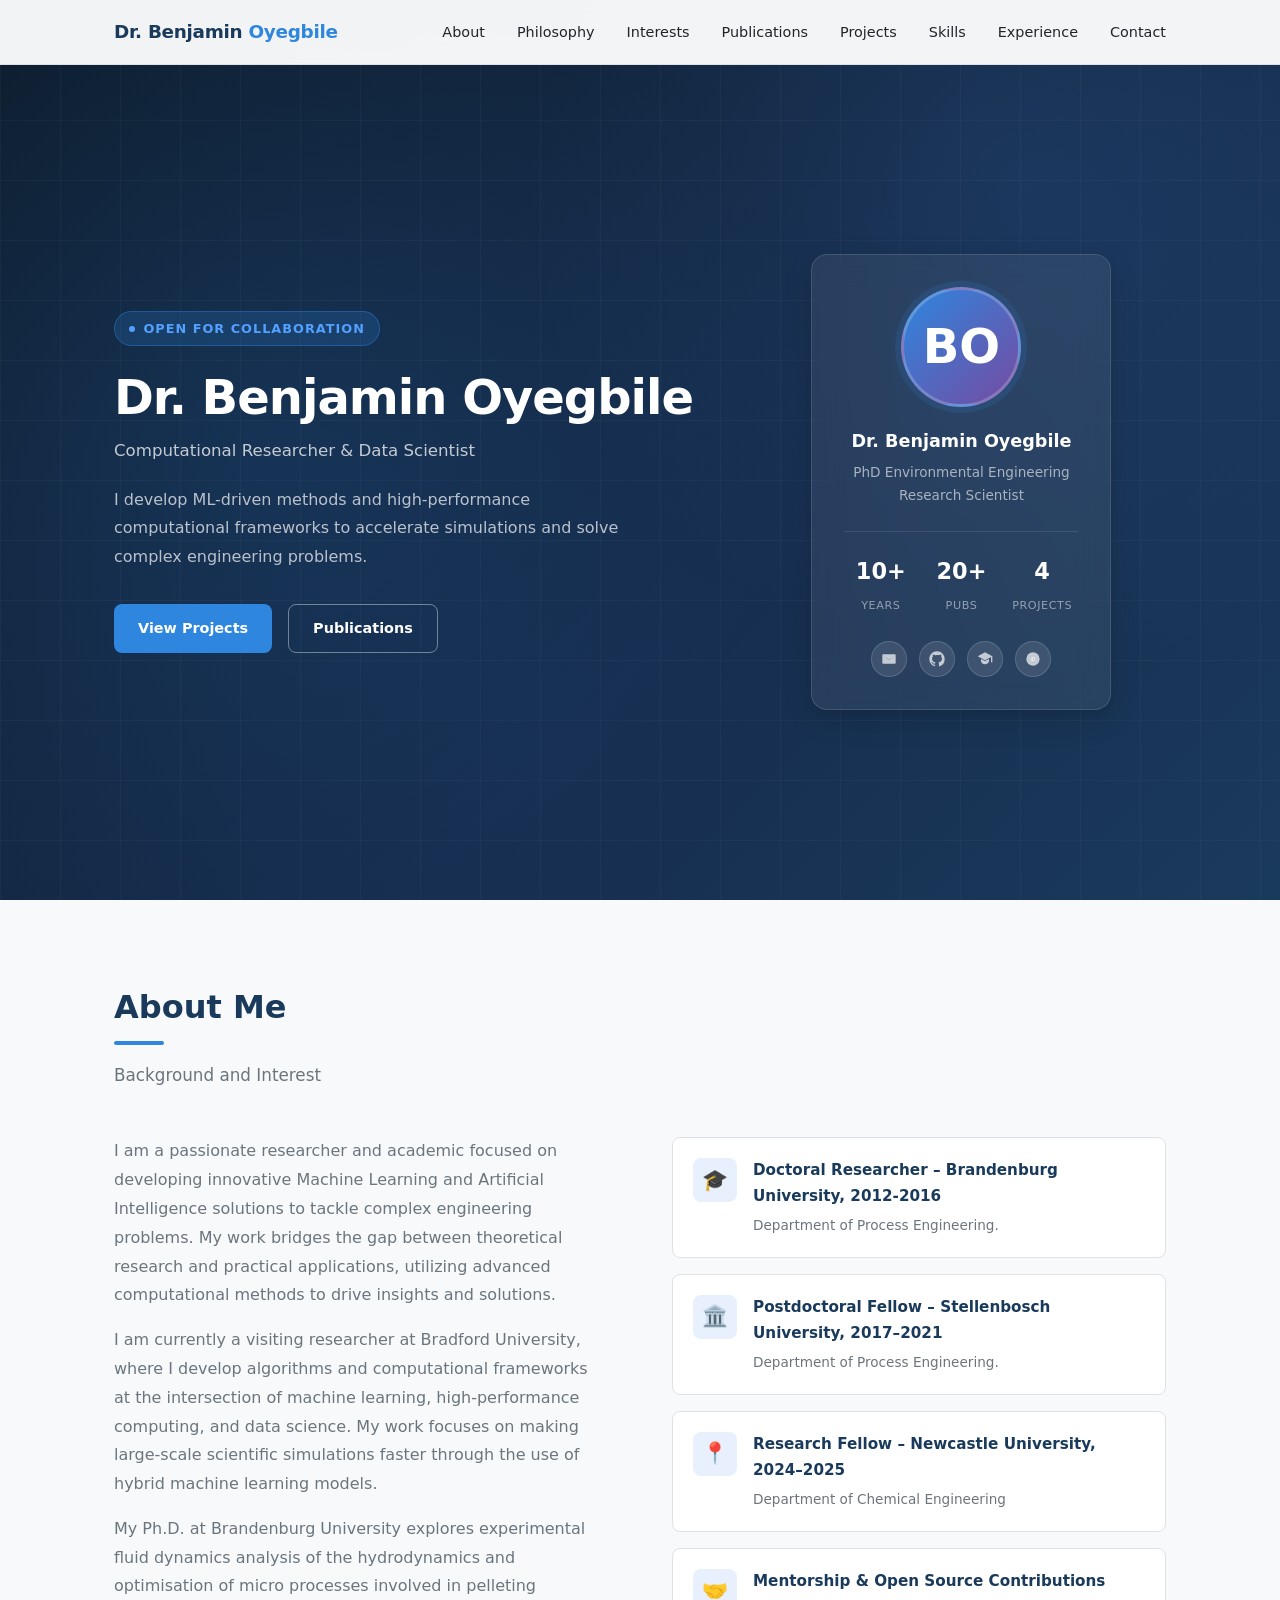
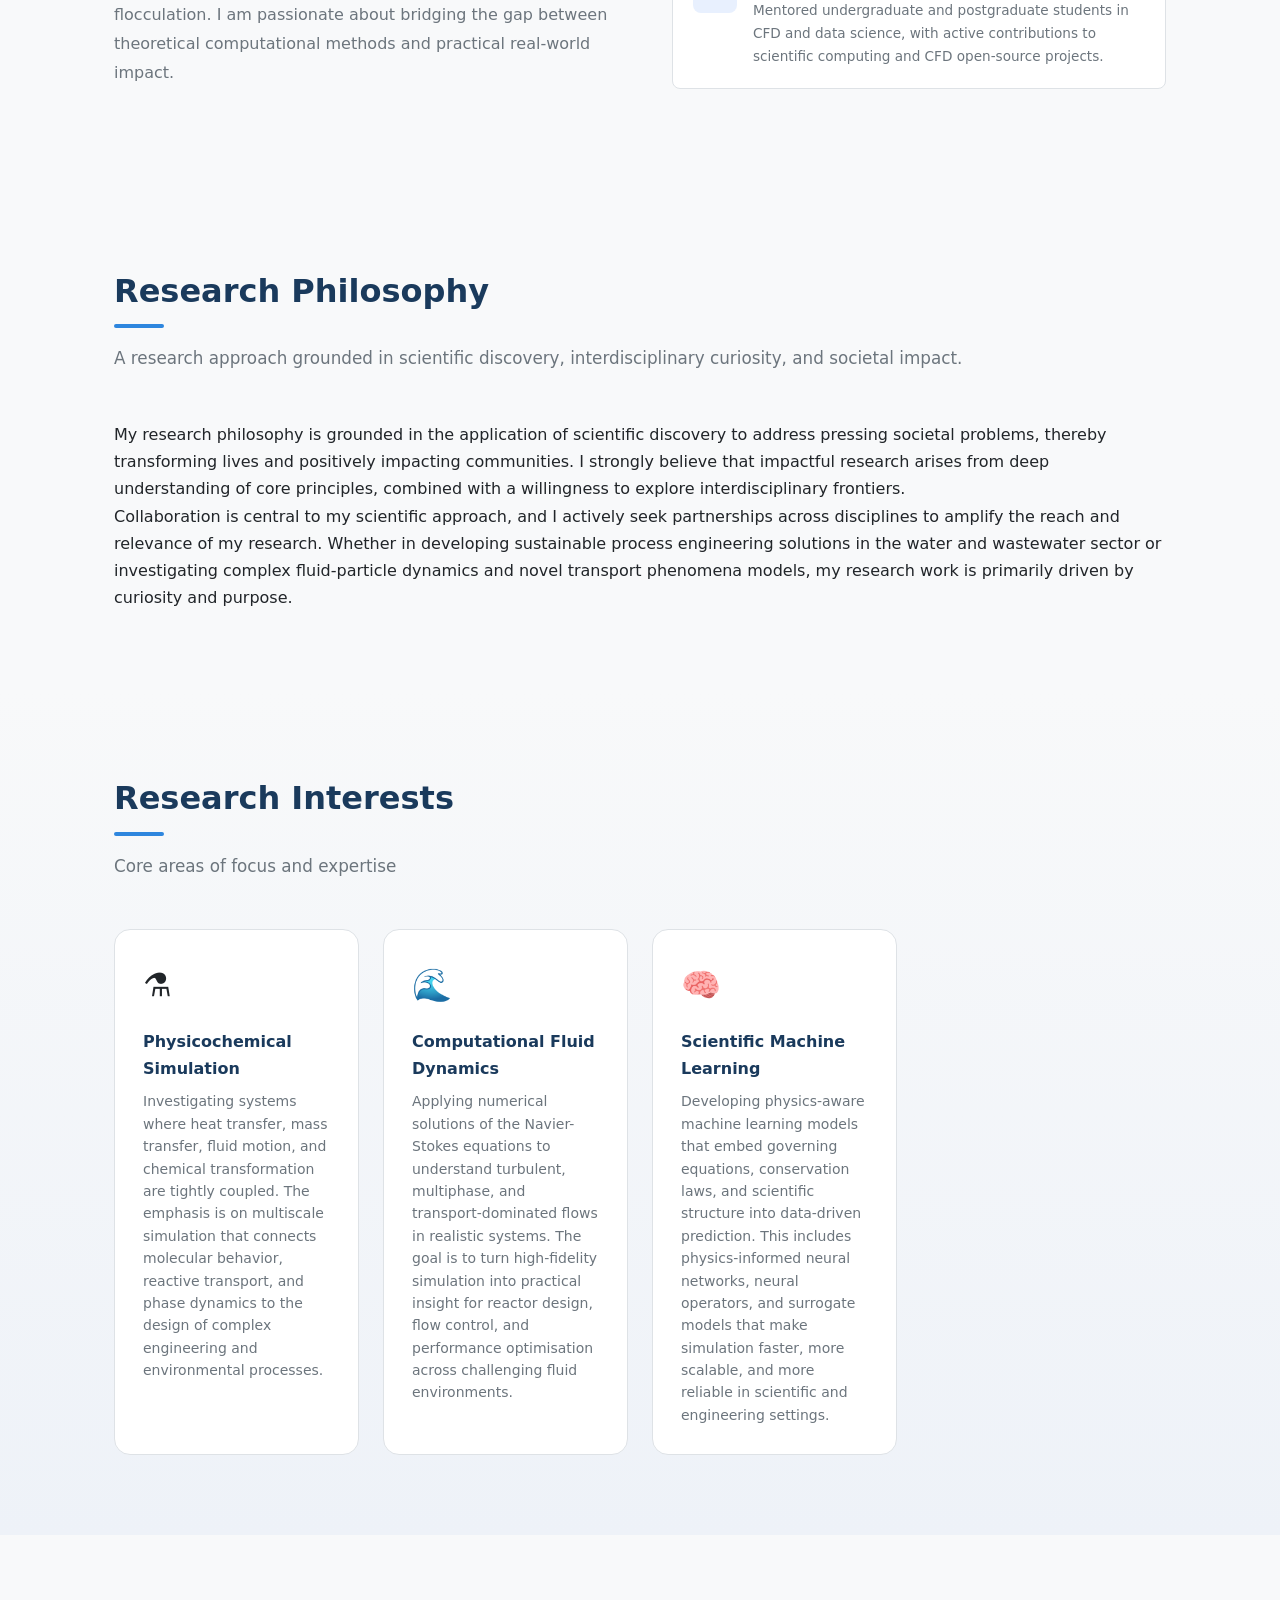
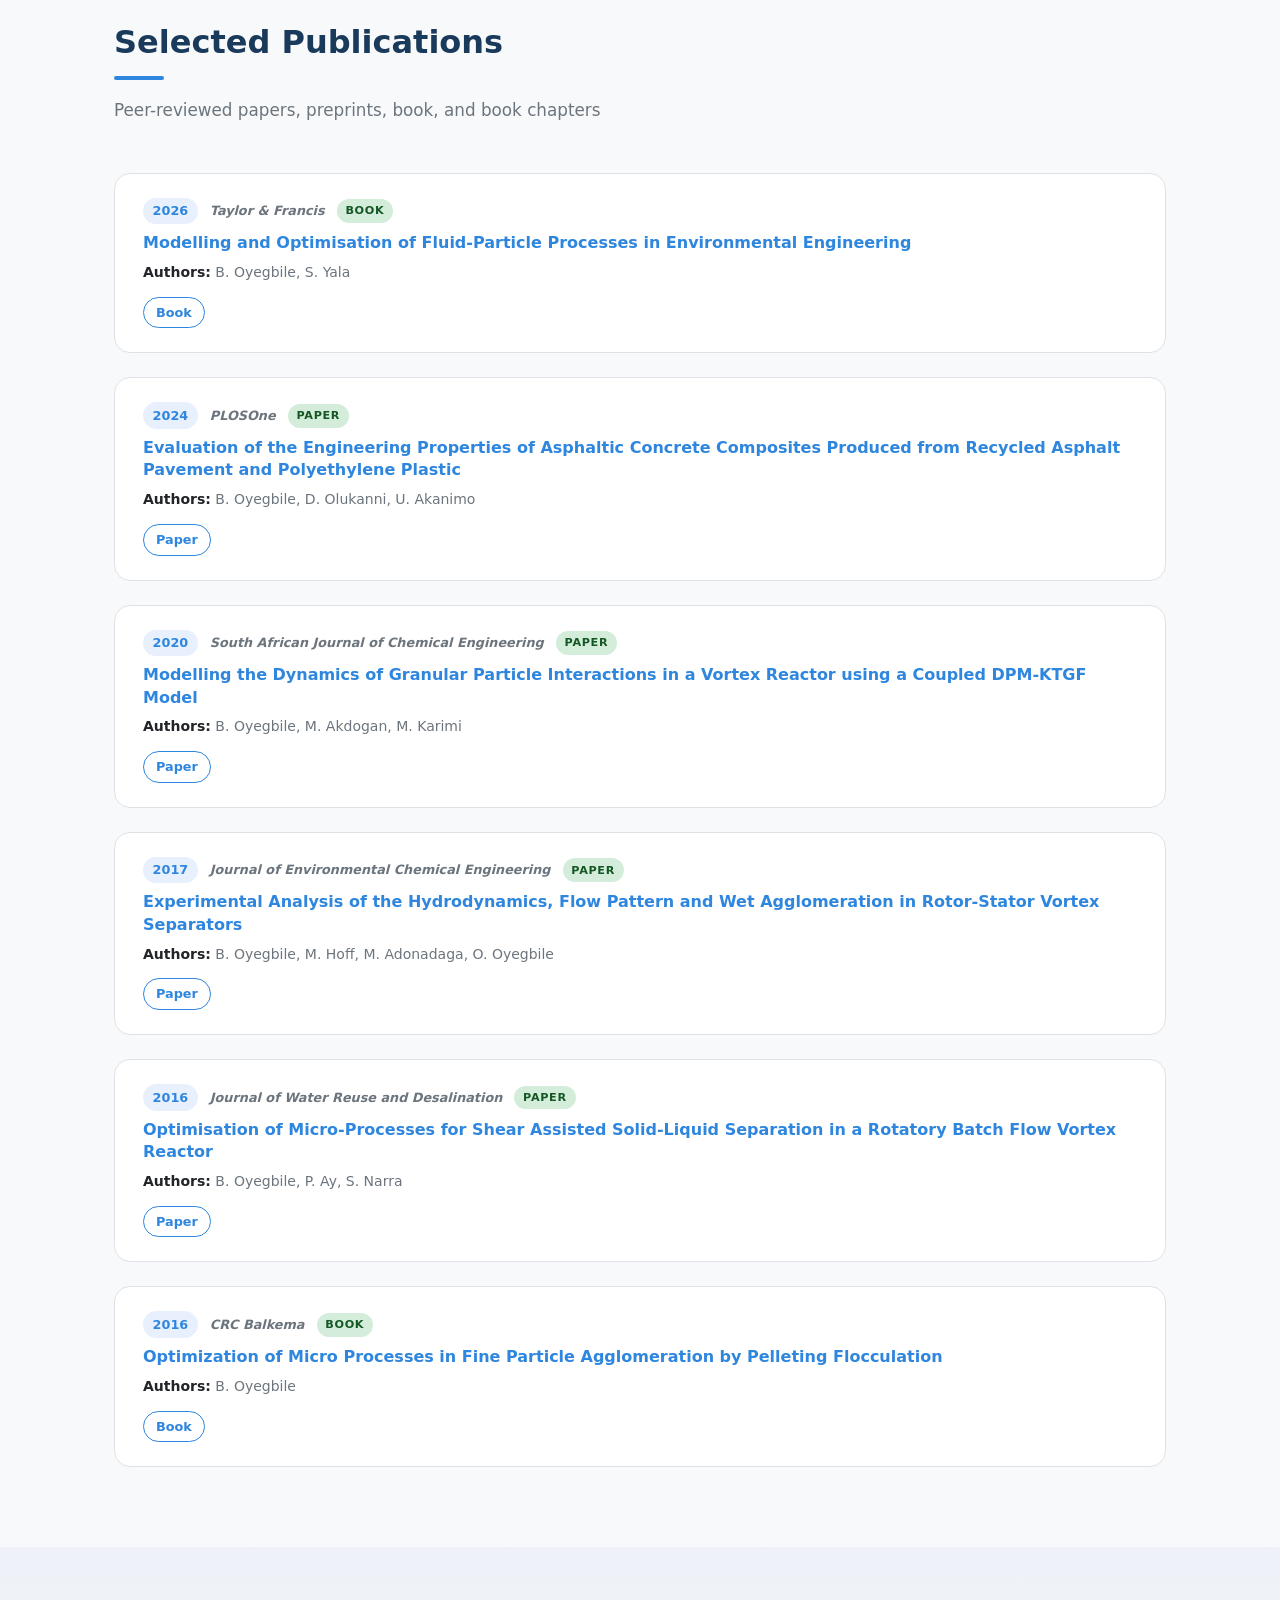
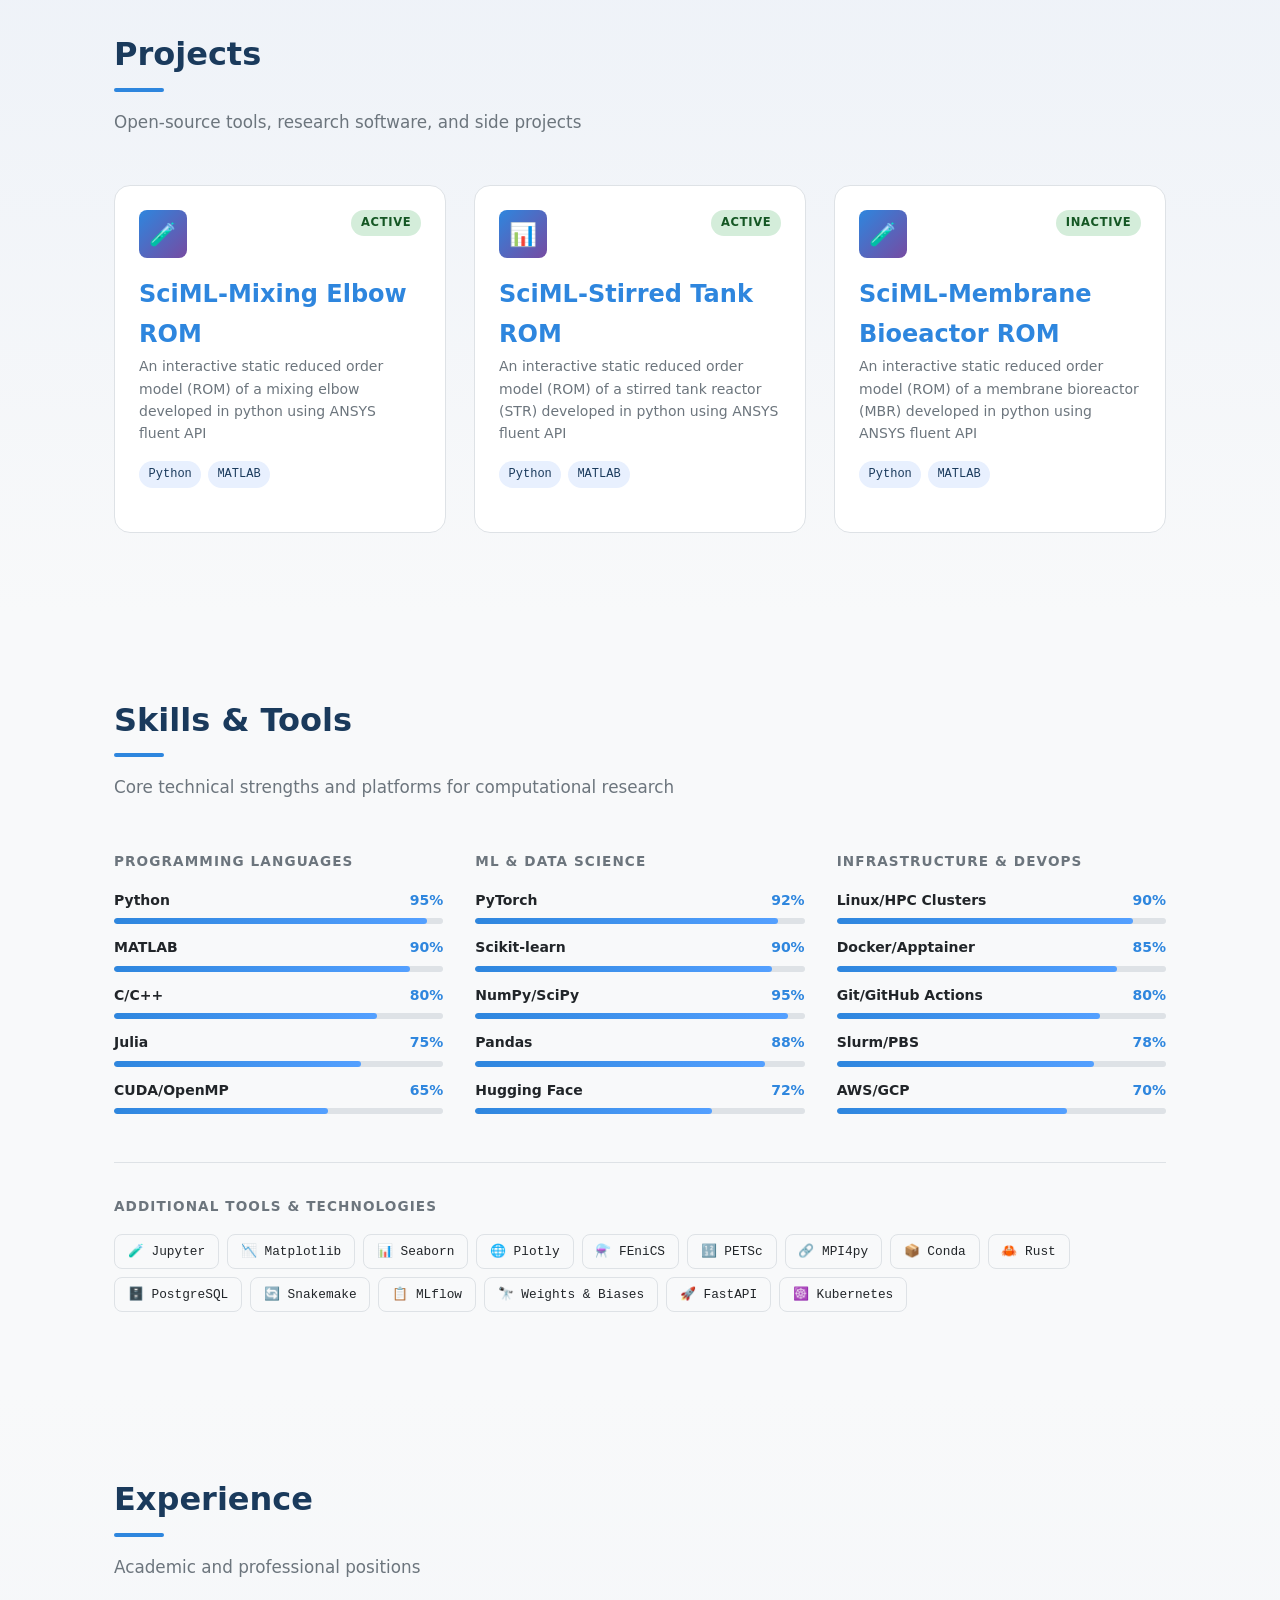
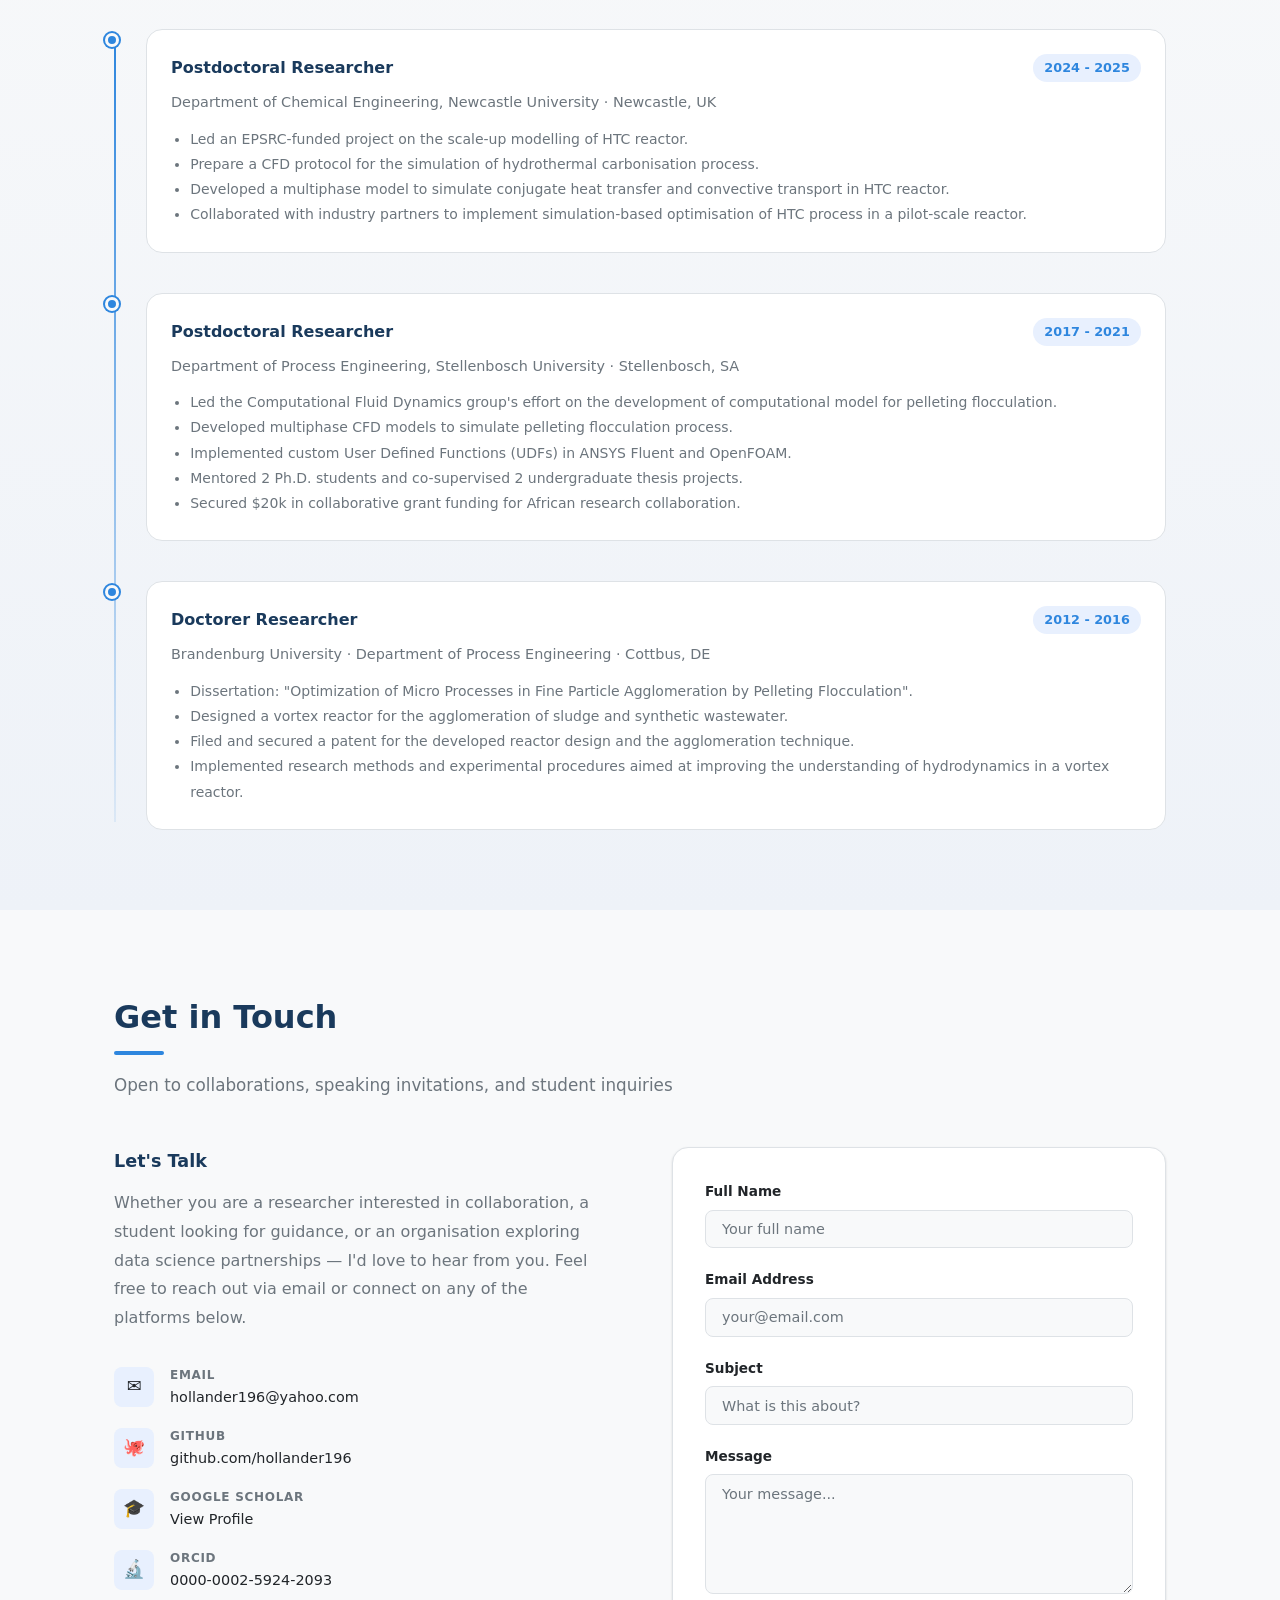
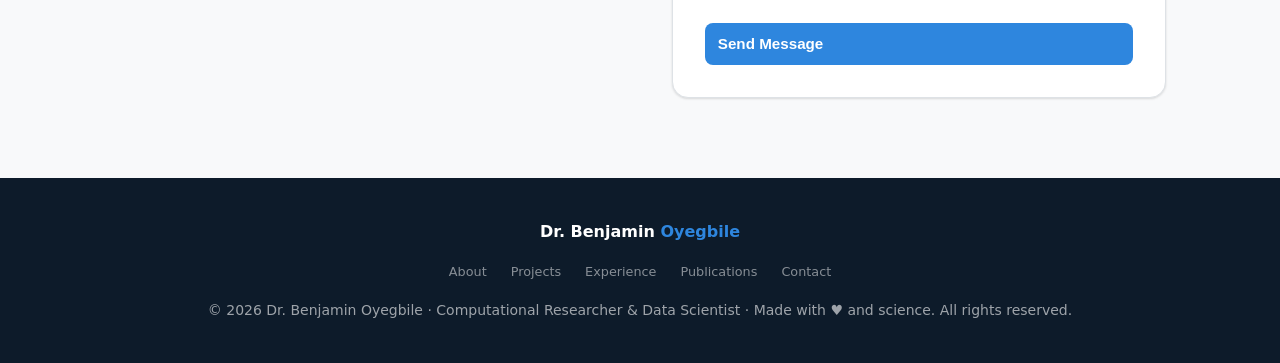
==== commit 2b1966d9: "Revise README" ====
--- a/index.html
+++ b/index.html
@@ -254,7 +254,7 @@
                             <span class="project-status active">Active</span>
                         </div>
                         <div class="project-body">
-                            <h2><a href="ROM/index_elbow.html">SciML Mixing Elbow ROM</a></h2>
+                            <h2><a href="ROM/index_elbow.html">SciML-Mixing Elbow ROM</a></h2>
                             <p>An interactive static reduced order model (ROM) of a mixing elbow developed in python using ANSYS fluent API</p>
                             <div class="project-tags">
                                 <span class="tag">Python</span>
@@ -268,7 +268,7 @@
                             <span class="project-status active">Active</span>
                         </div>
                         <div class="project-body">
-                            <h2><a href="ROM/index_str.html">SciML Stirred Tank ROM</a></h2>
+                            <h2><a href="ROM/index_str.html">SciML-Stirred Tank ROM</a></h2>
                             <p>An interactive static reduced order model (ROM) of a stirred tank reactor (STR) developed in python using ANSYS fluent API</p>
                             <div class="project-tags">
                                 <span class="tag">Python</span>
@@ -279,10 +279,10 @@
                     <article class="project-card">
                         <div class="project-header">
                             <div class="project-icon">🧪</div>
-                            <span class="project-status active">Active</span>
+                            <span class="project-status active">Inactive</span>
                         </div>
                         <div class="project-body">
-                            <h2><a href="ROM/index_mbr.html">SciML Membrane Bioeactor ROM</a></h2>
+                            <h2><a href="ROM/index_mbr.html">SciML-Membrane Bioeactor ROM</a></h2>
                             <p>An interactive static reduced order model (ROM) of a membrane bioreactor (MBR) developed in python using ANSYS fluent API</p>
                             <div class="project-tags">
                                 <span class="tag">Python</span>
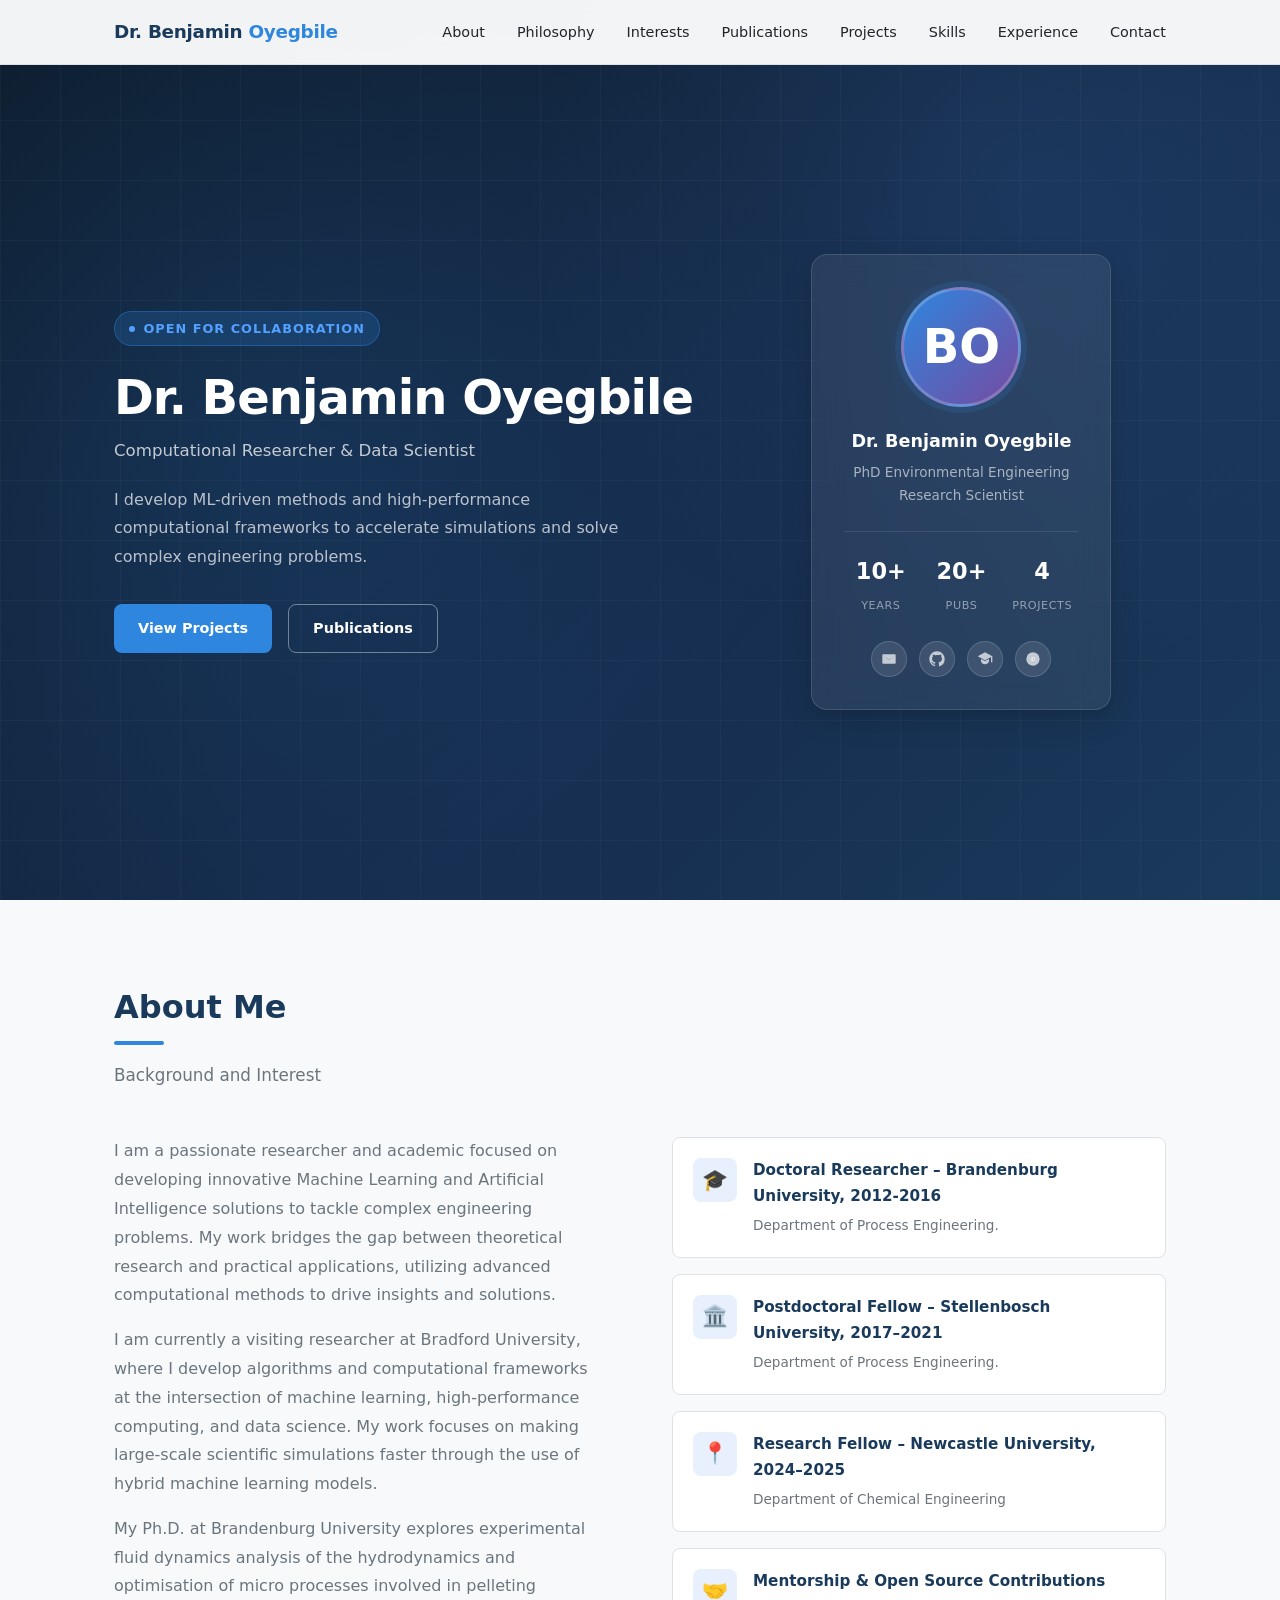
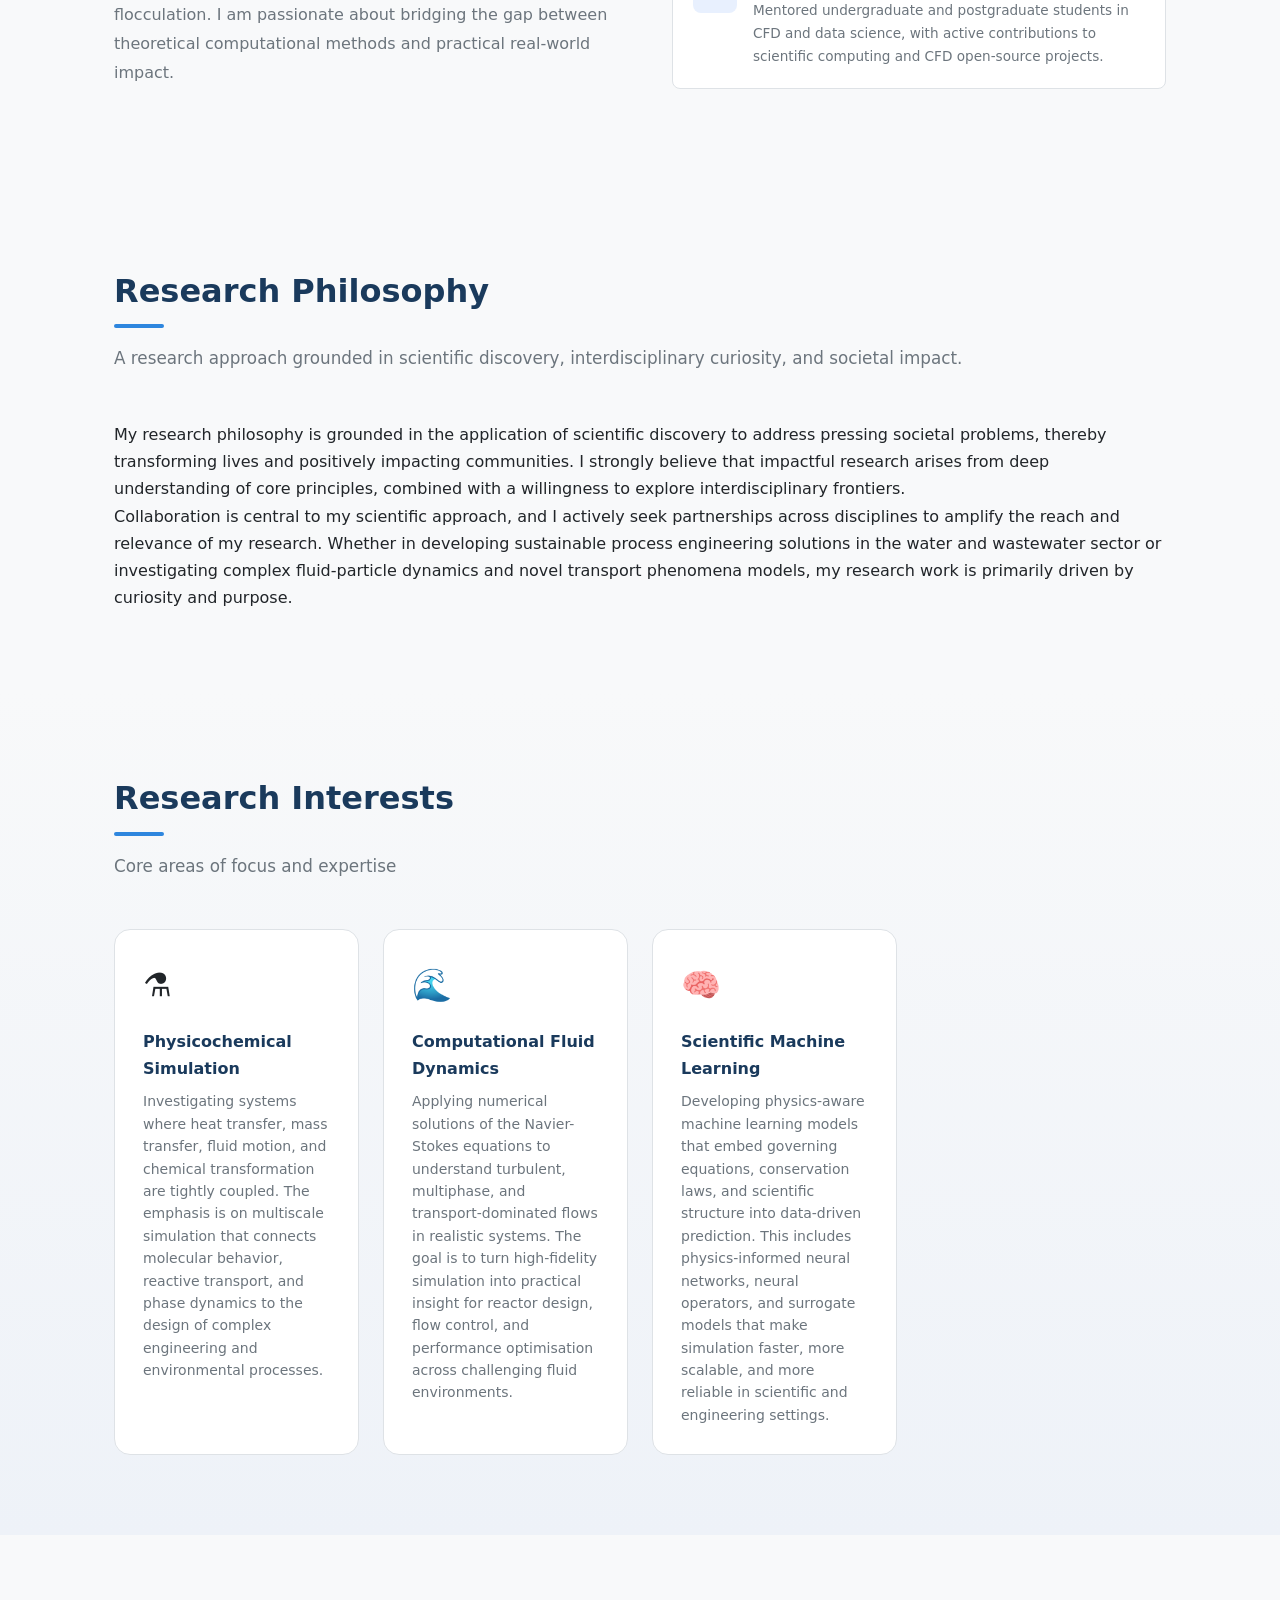
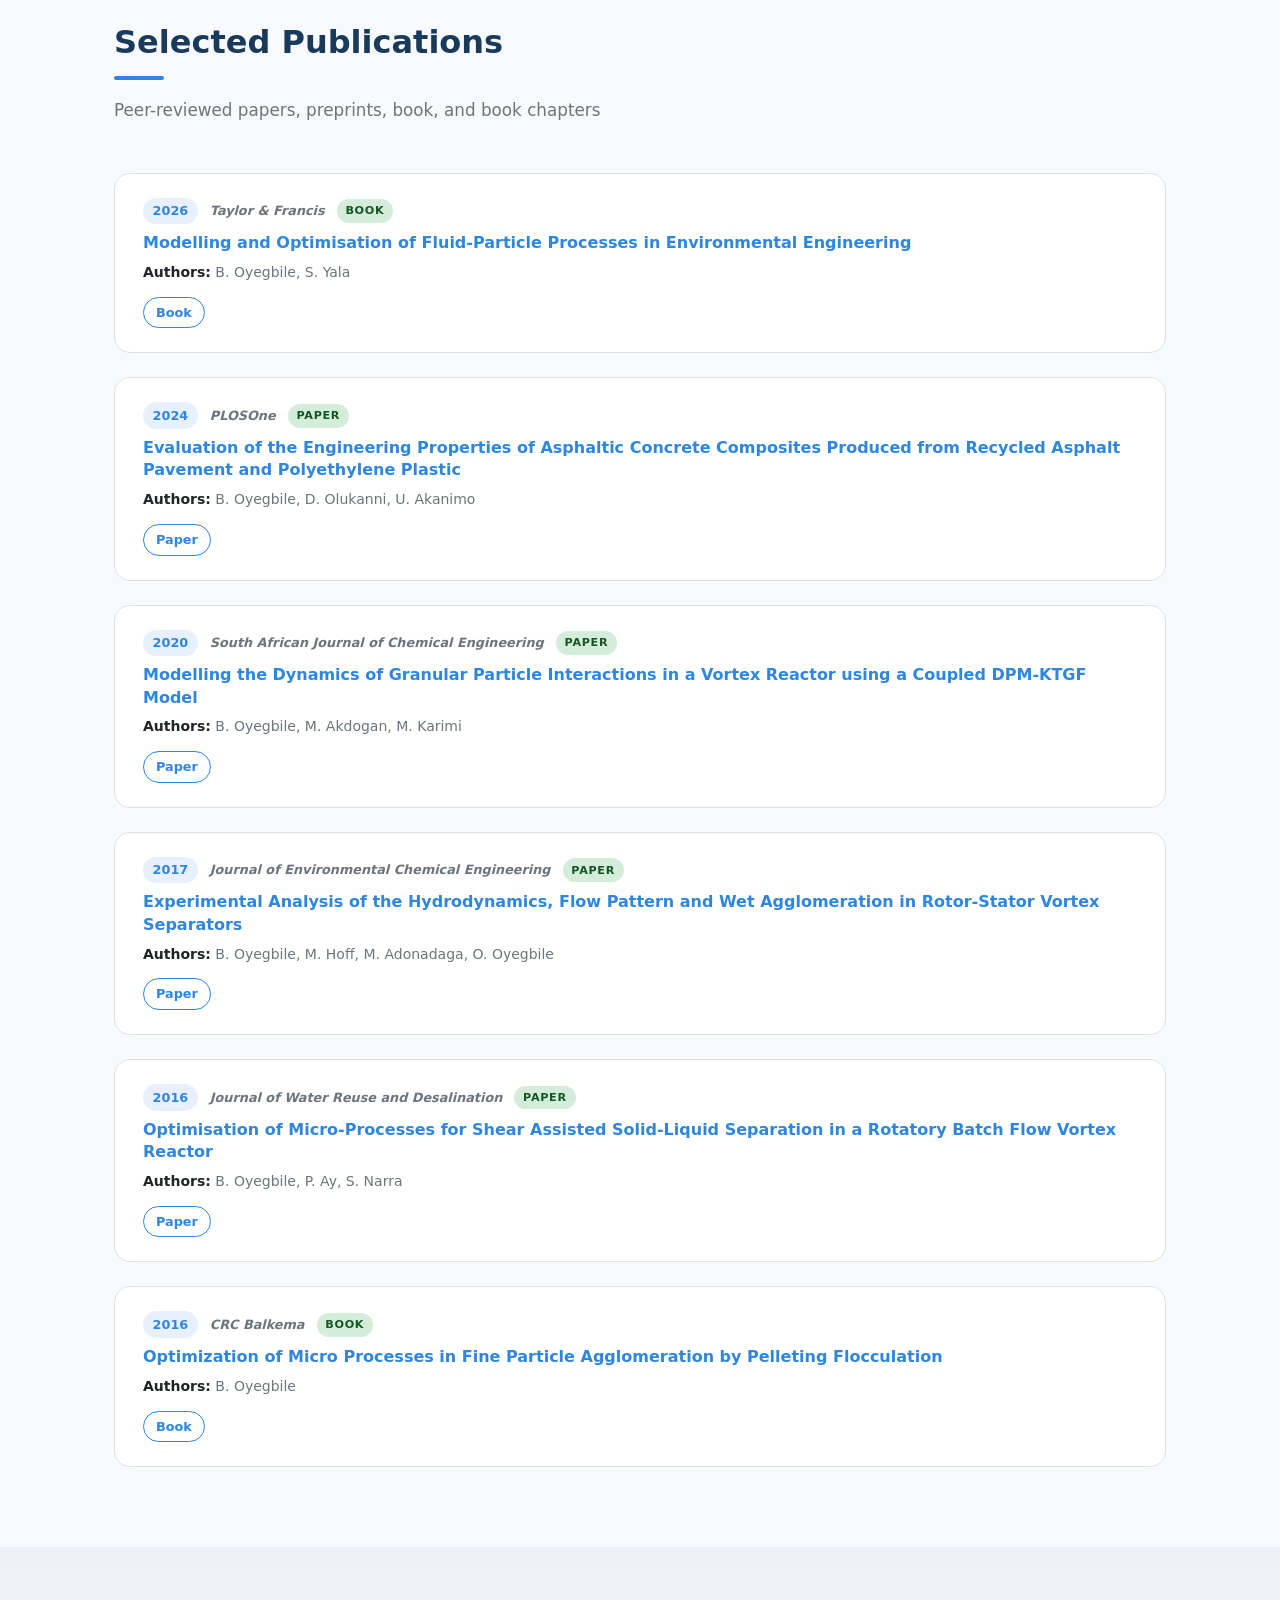
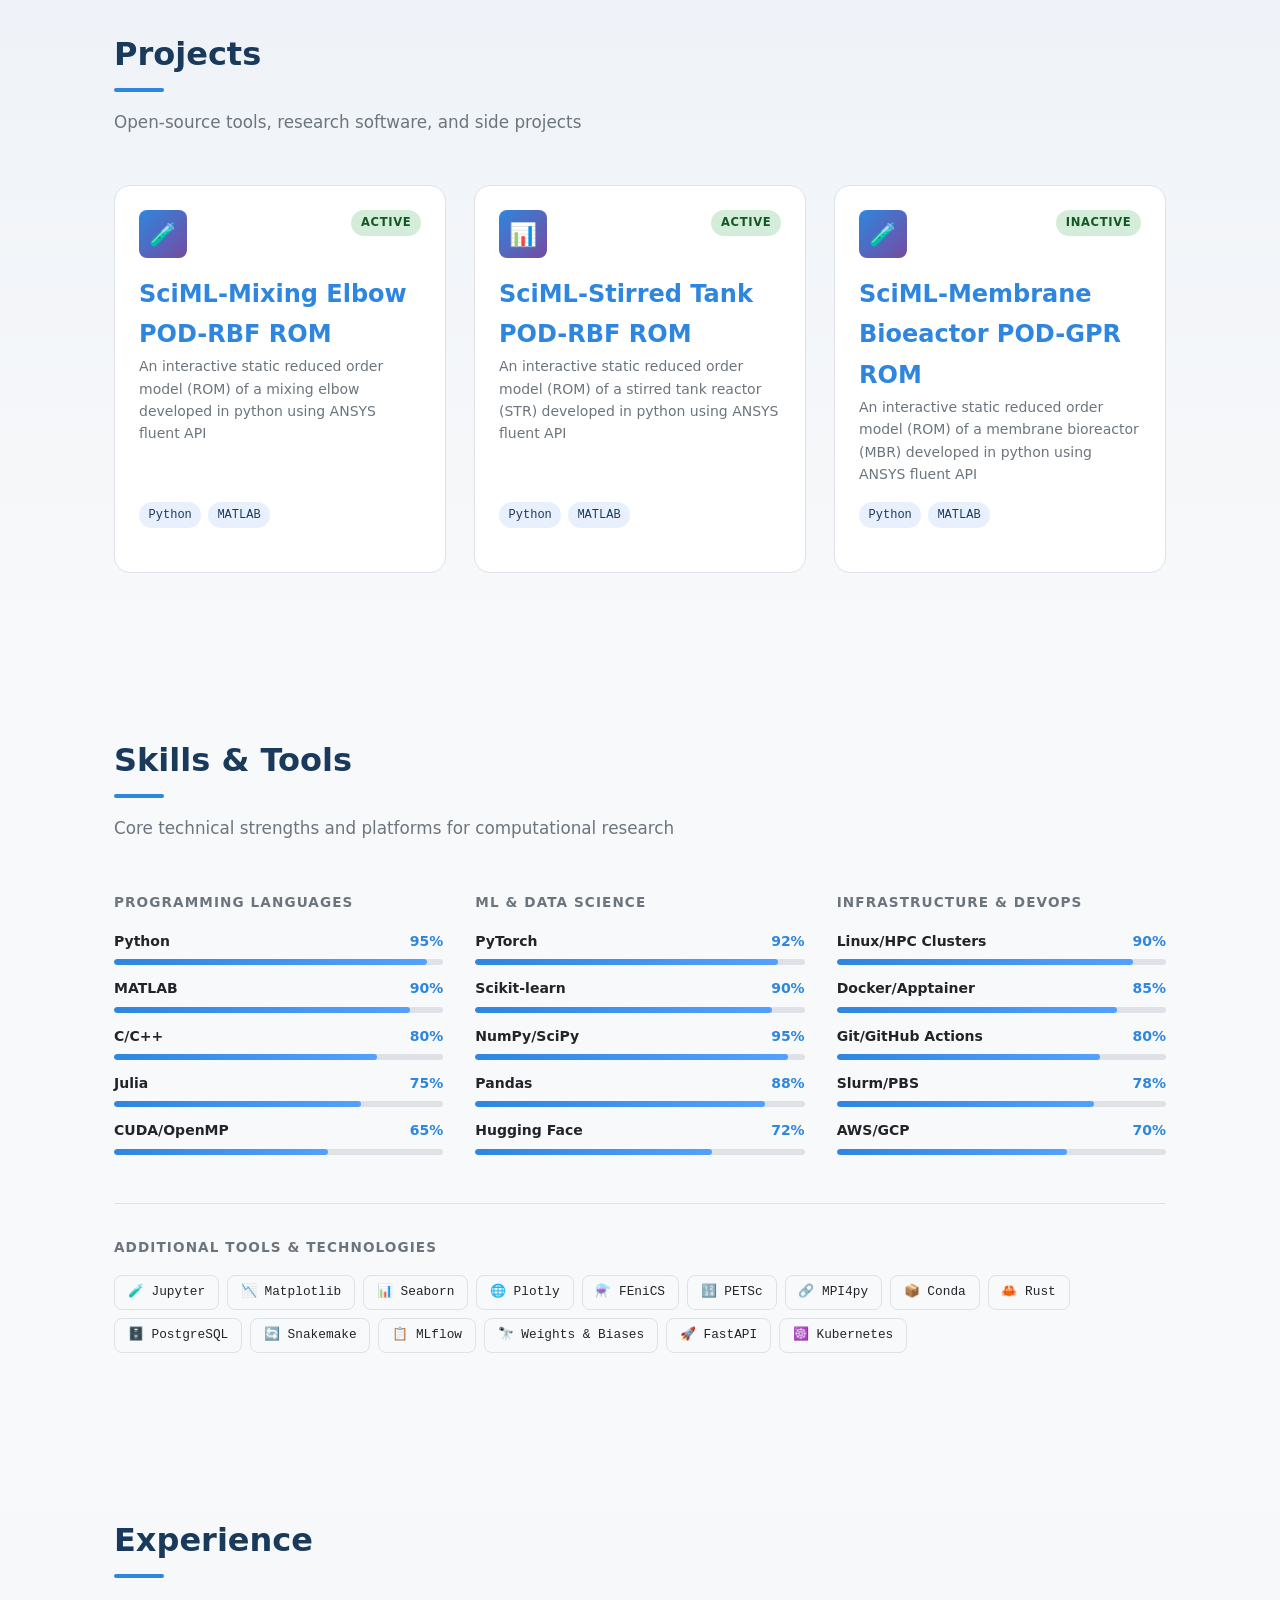
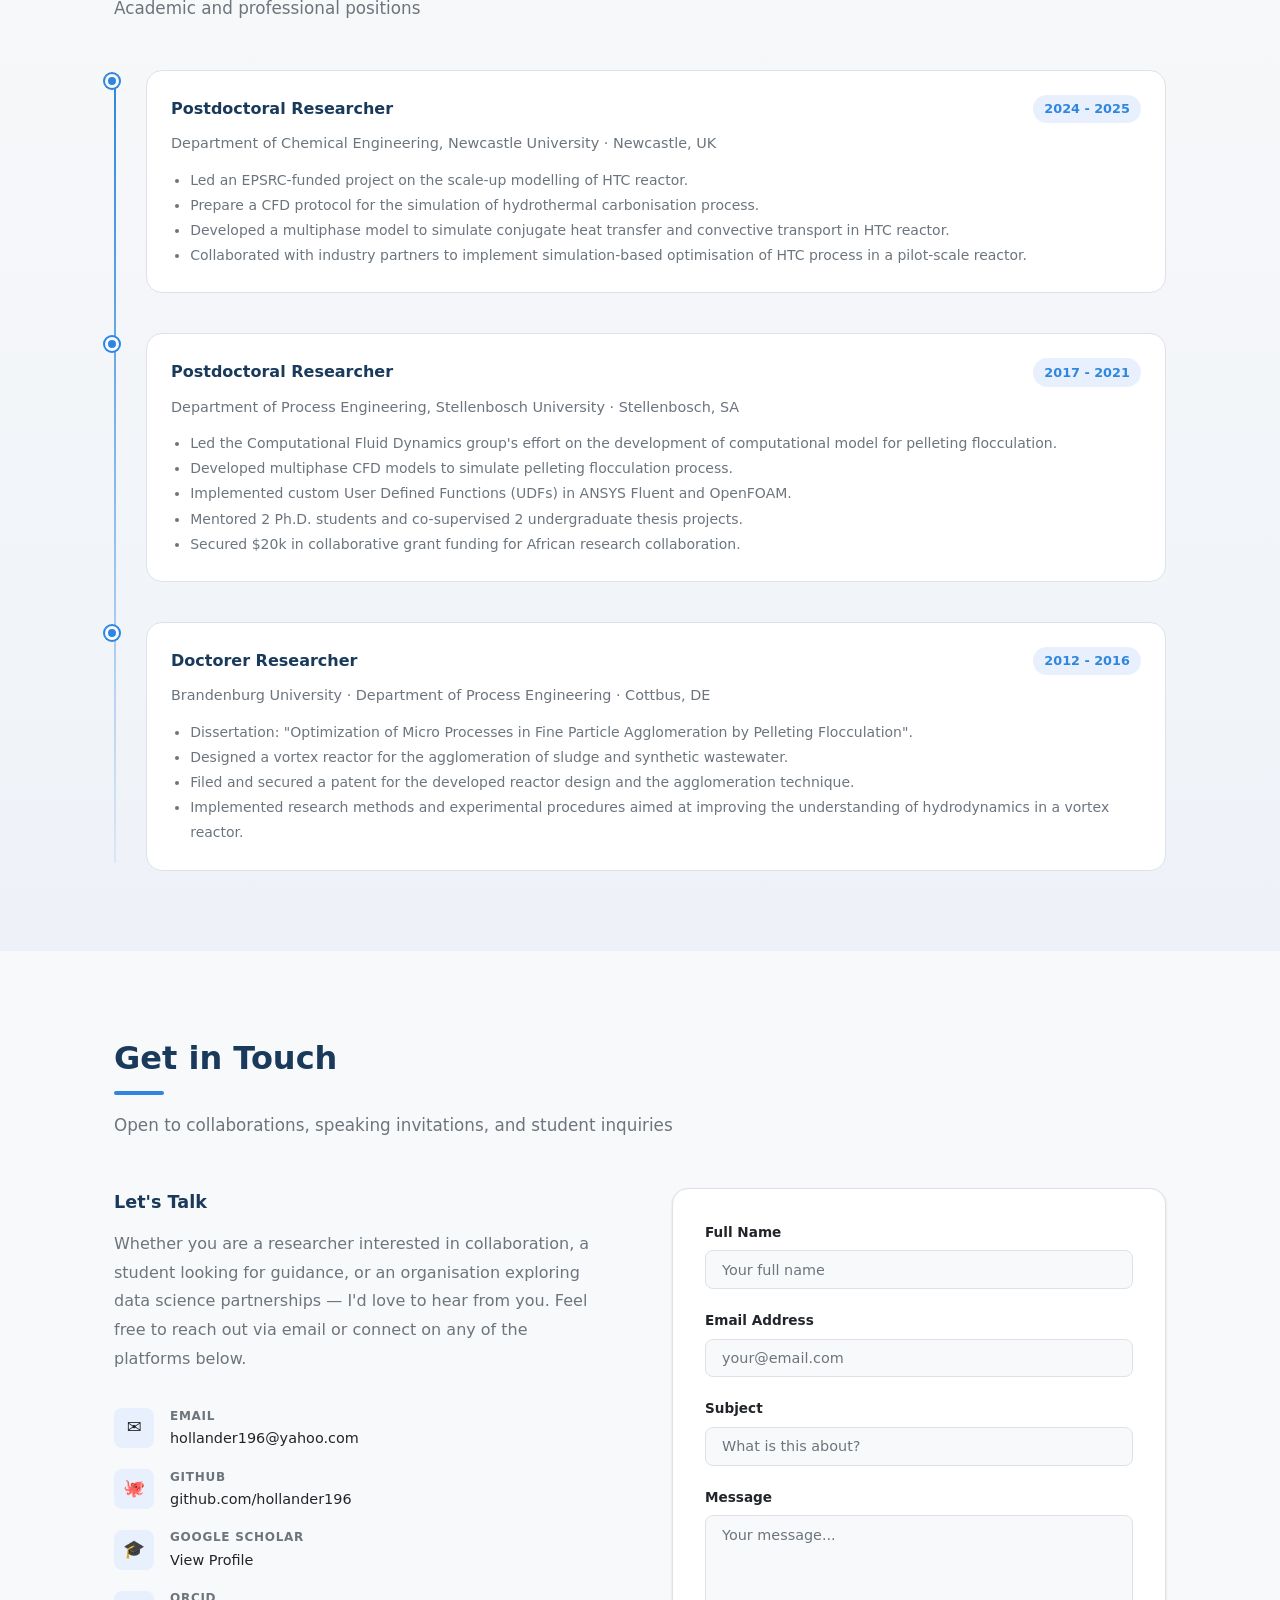
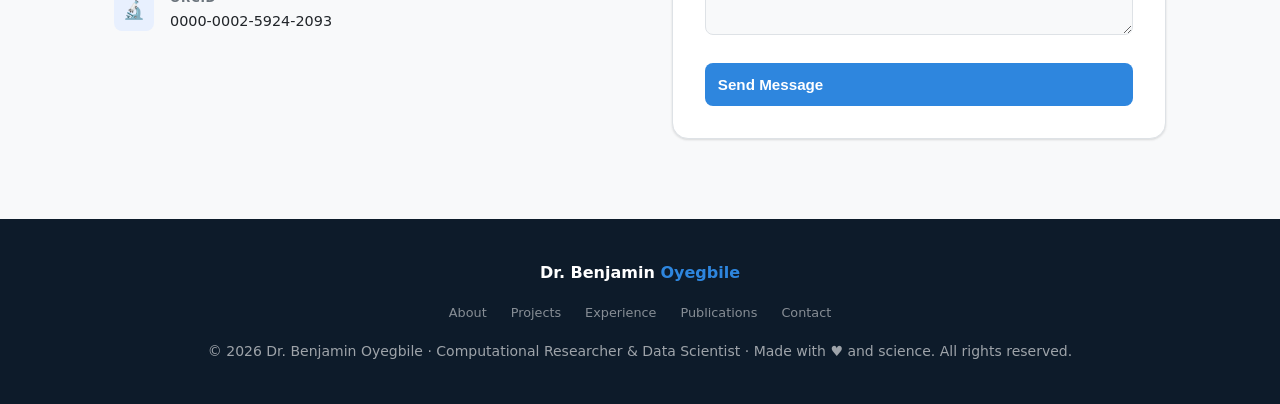
==== commit 9a20e5fa: "Update README" ====
--- a/index.html
+++ b/index.html
@@ -254,7 +254,7 @@
                             <span class="project-status active">Active</span>
                         </div>
                         <div class="project-body">
-                            <h2><a href="ROM/index_elbow.html">SciML-Mixing Elbow ROM</a></h2>
+                            <h2><a href="ROM/index_elbow.html">SciML-Mixing Elbow POD-RBF ROM</a></h2>
                             <p>An interactive static reduced order model (ROM) of a mixing elbow developed in python using ANSYS fluent API</p>
                             <div class="project-tags">
                                 <span class="tag">Python</span>
@@ -268,7 +268,7 @@
                             <span class="project-status active">Active</span>
                         </div>
                         <div class="project-body">
-                            <h2><a href="ROM/index_str.html">SciML-Stirred Tank ROM</a></h2>
+                            <h2><a href="ROM/index_str.html">SciML-Stirred Tank POD-RBF ROM</a></h2>
                             <p>An interactive static reduced order model (ROM) of a stirred tank reactor (STR) developed in python using ANSYS fluent API</p>
                             <div class="project-tags">
                                 <span class="tag">Python</span>
@@ -282,7 +282,7 @@
                             <span class="project-status active">Inactive</span>
                         </div>
                         <div class="project-body">
-                            <h2><a href="ROM/index_mbr.html">SciML-Membrane Bioeactor ROM</a></h2>
+                            <h2><a href="ROM/index_mbr.html">SciML-Membrane Bioeactor POD-GPR ROM</a></h2>
                             <p>An interactive static reduced order model (ROM) of a membrane bioreactor (MBR) developed in python using ANSYS fluent API</p>
                             <div class="project-tags">
                                 <span class="tag">Python</span>
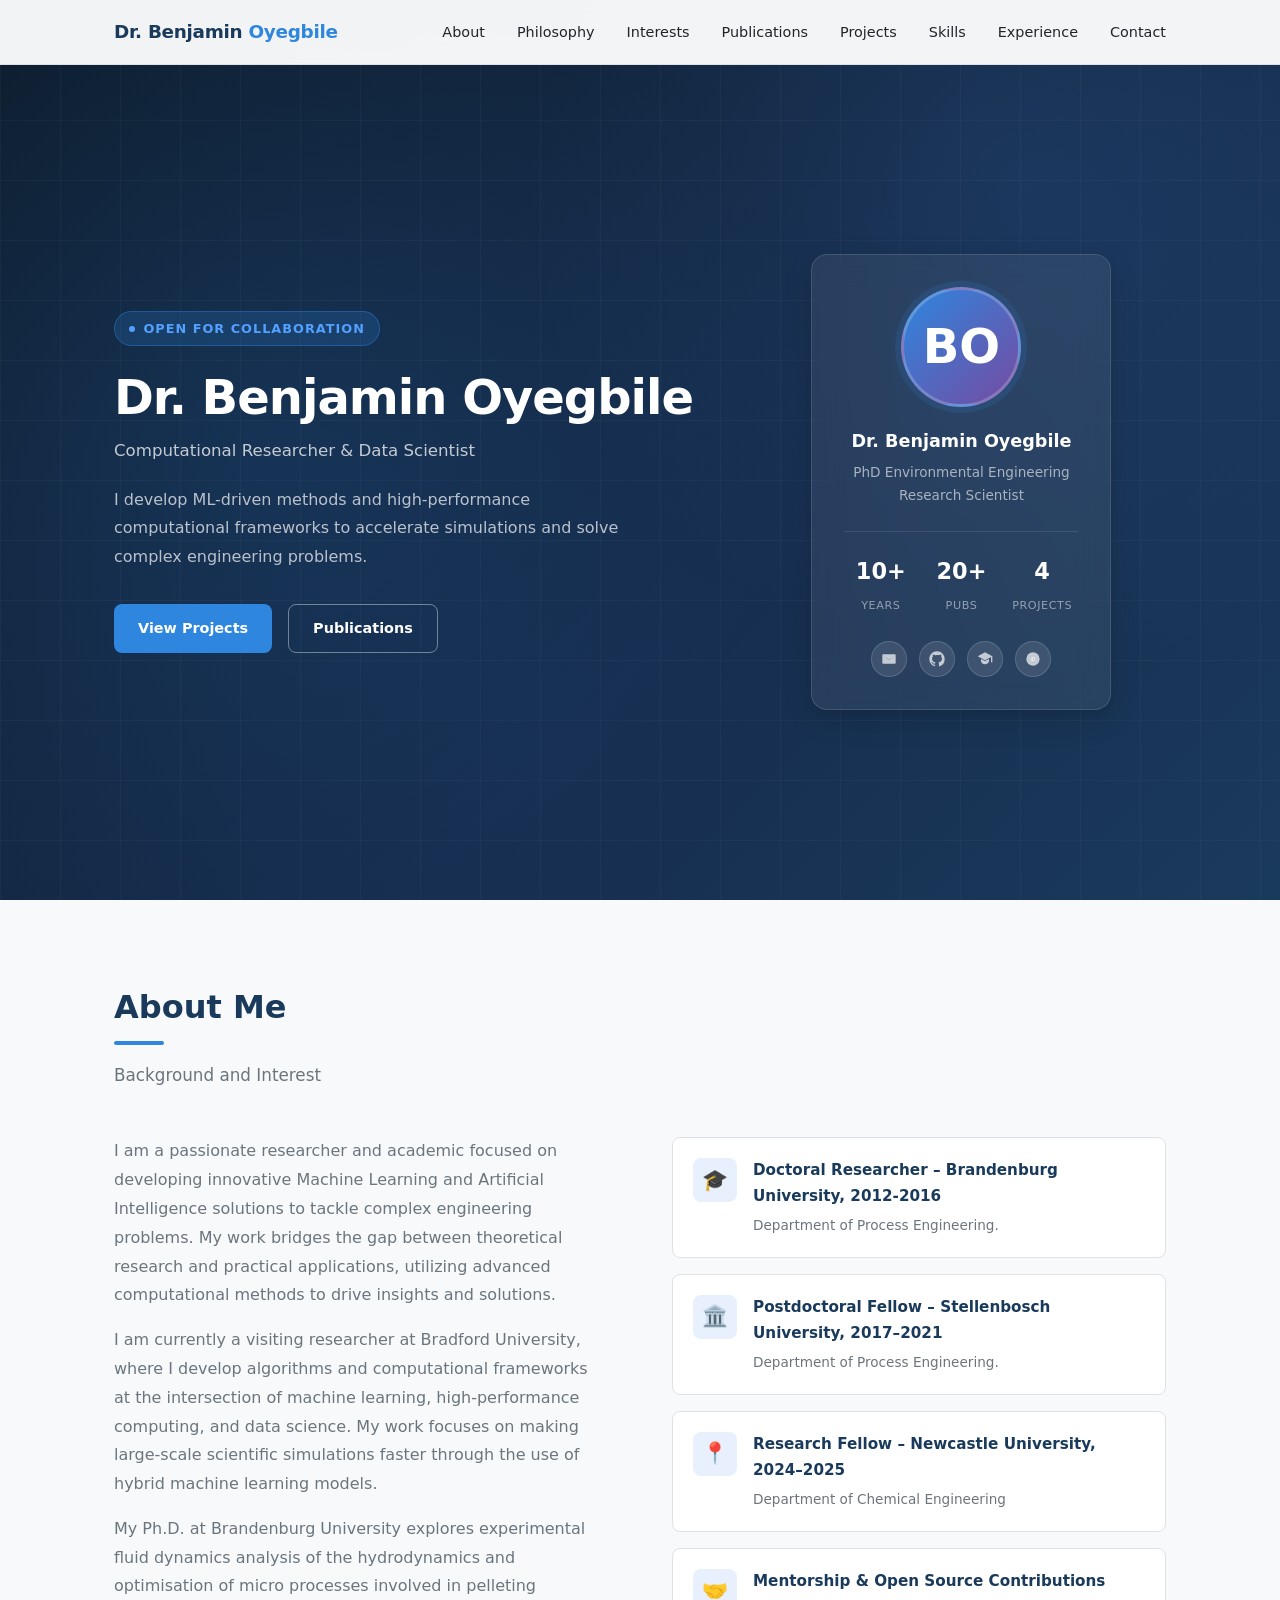
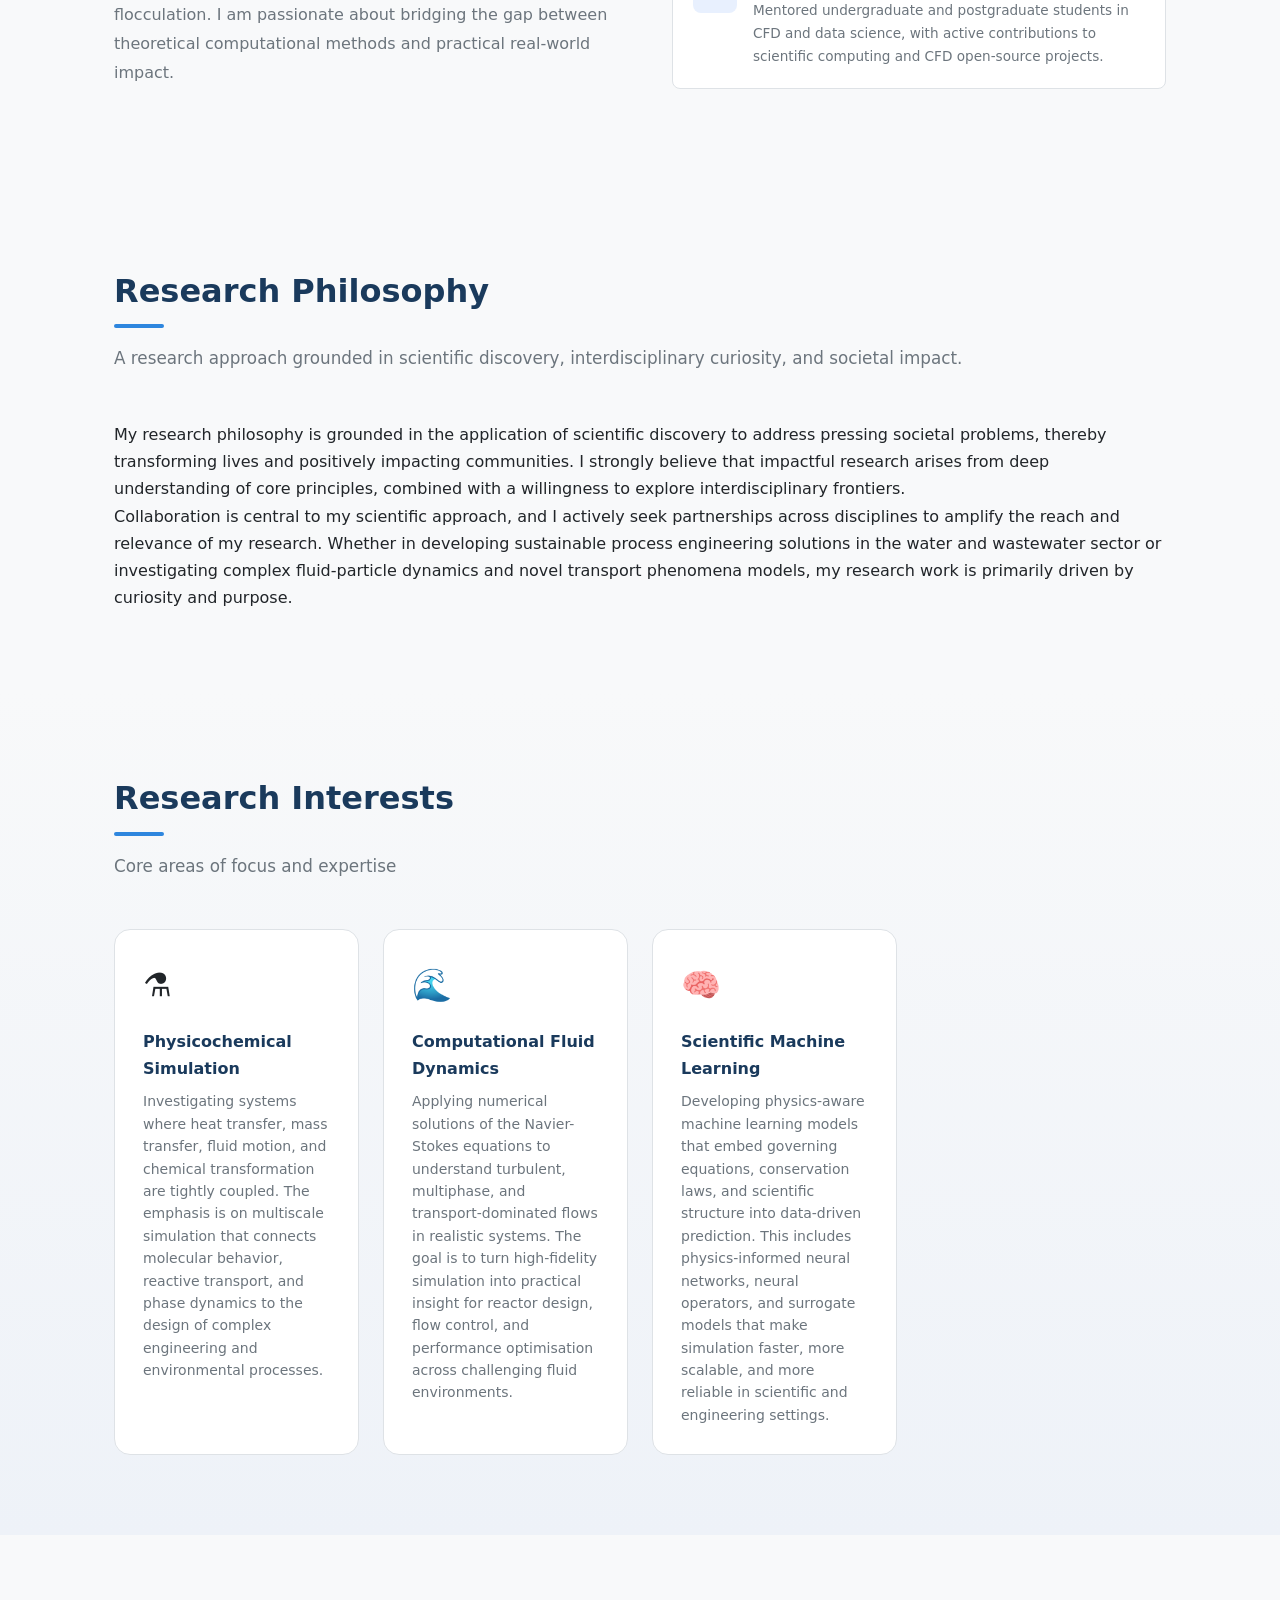
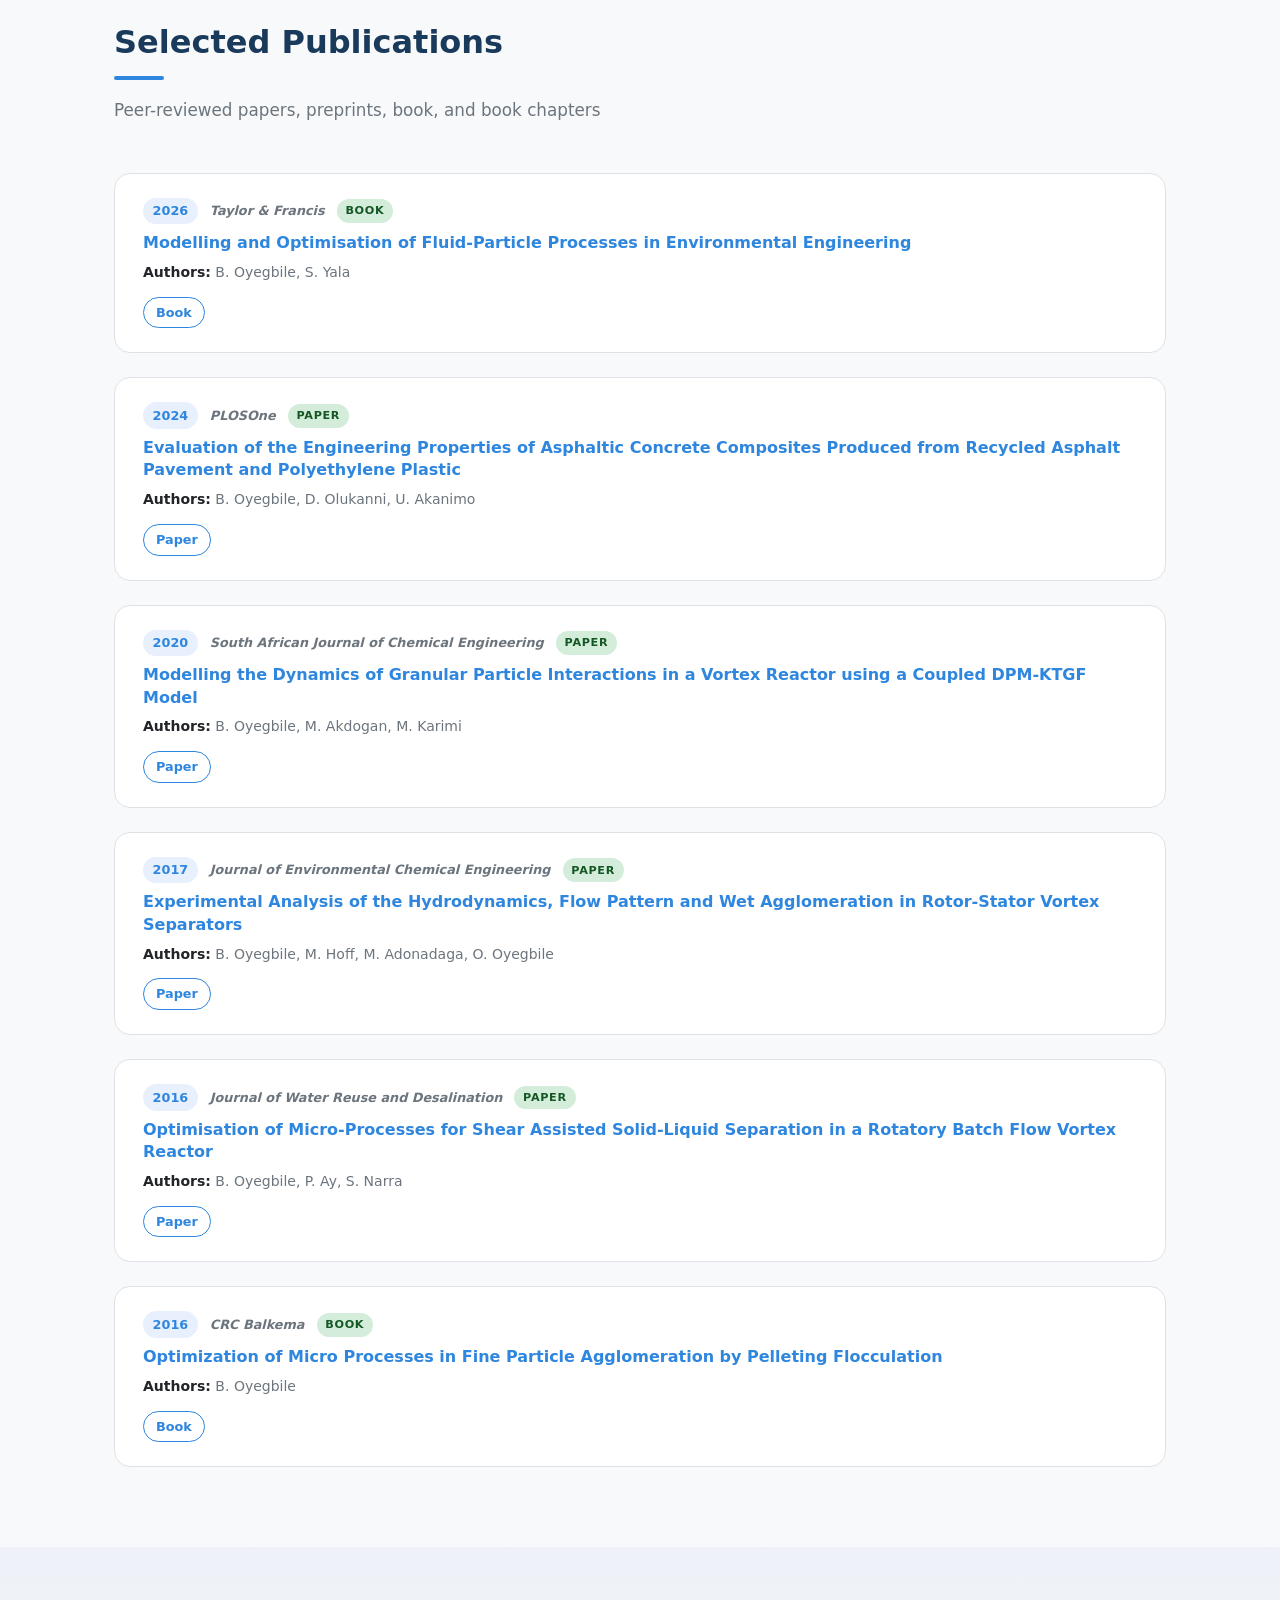
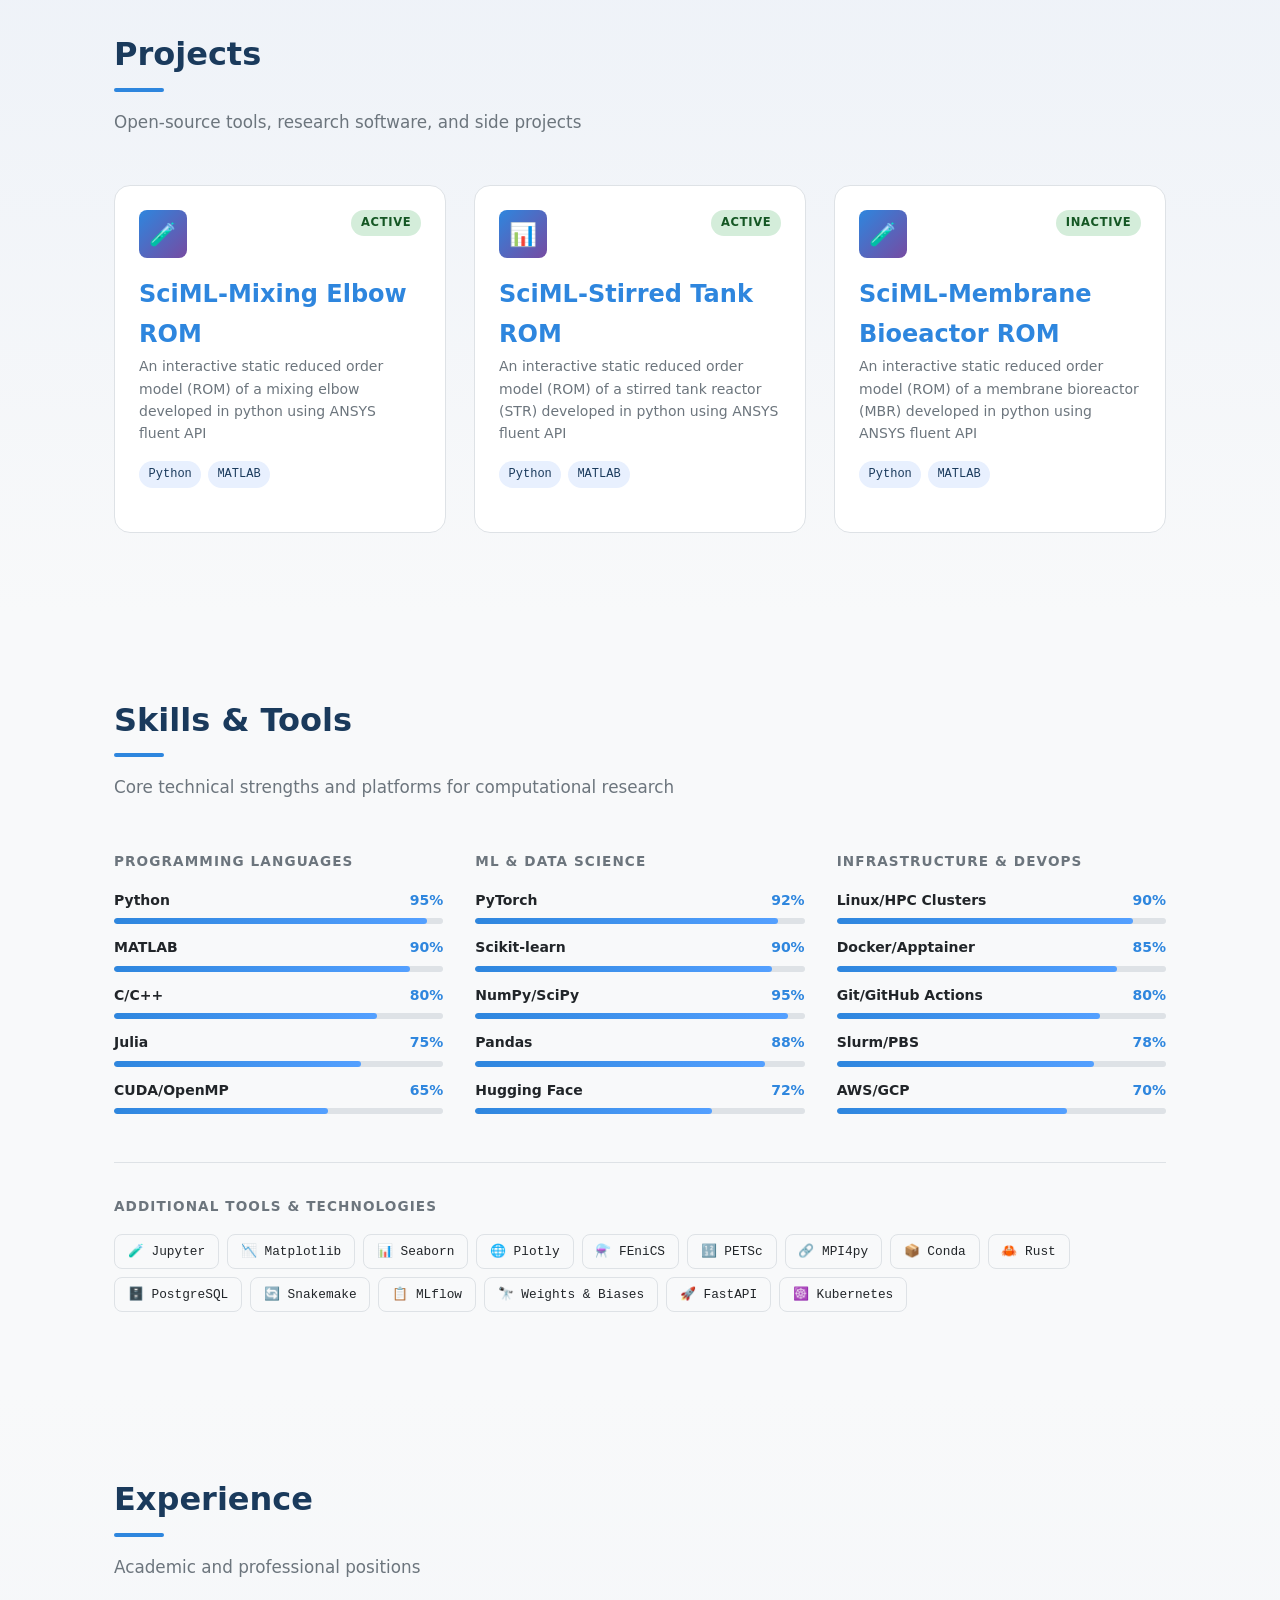
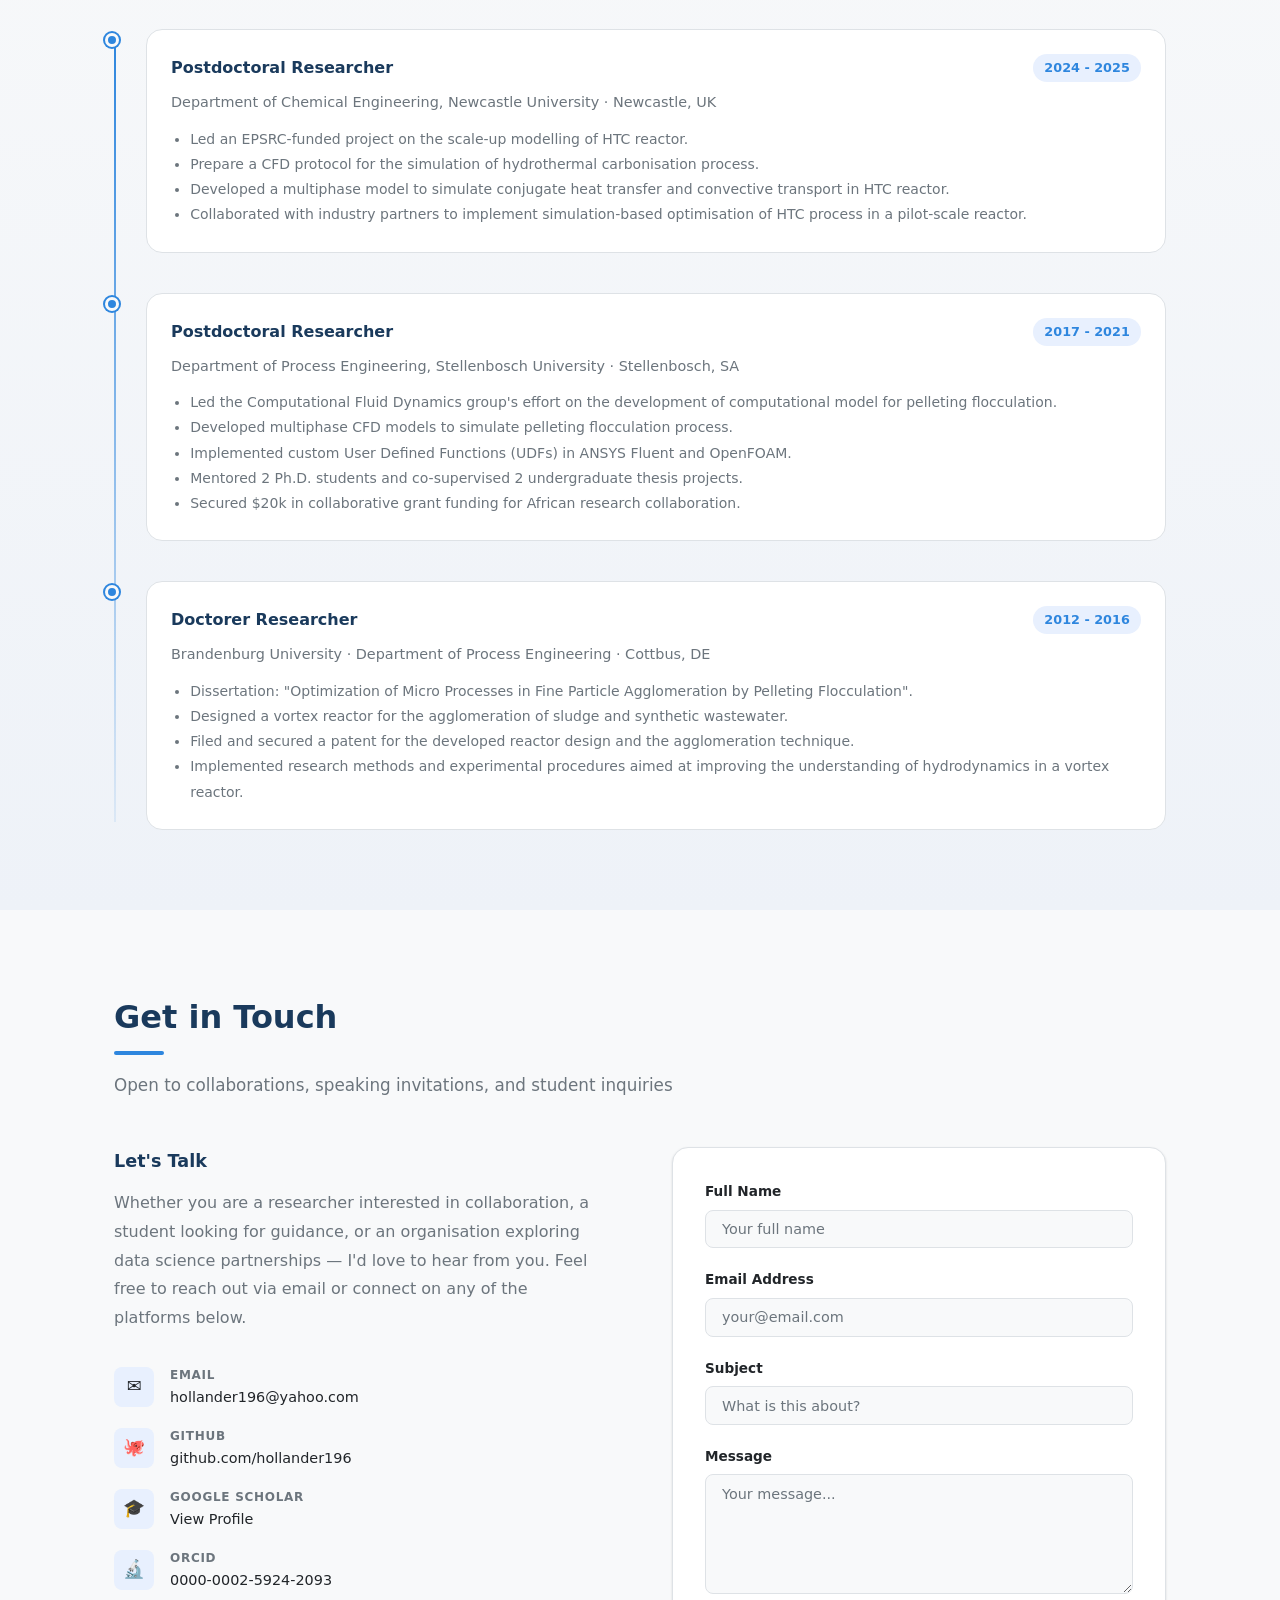
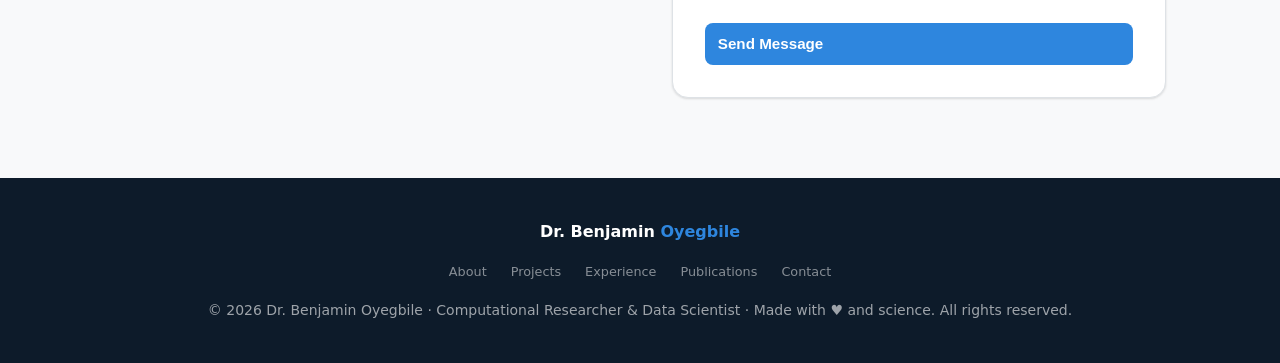
==== commit c2d0fe43: "Update REDAME" ====
--- a/index.html
+++ b/index.html
@@ -254,7 +254,7 @@
                             <span class="project-status active">Active</span>
                         </div>
                         <div class="project-body">
-                            <h2><a href="ROM/index_elbow.html">SciML-Mixing Elbow POD-RBF ROM</a></h2>
+                            <h2><a href="ROM/index_elbow.html">SciML-Mixing Elbow ROM</a></h2>
                             <p>An interactive static reduced order model (ROM) of a mixing elbow developed in python using ANSYS fluent API</p>
                             <div class="project-tags">
                                 <span class="tag">Python</span>
@@ -268,7 +268,7 @@
                             <span class="project-status active">Active</span>
                         </div>
                         <div class="project-body">
-                            <h2><a href="ROM/index_str.html">SciML-Stirred Tank POD-RBF ROM</a></h2>
+                            <h2><a href="ROM/index_str.html">SciML-Stirred Tank ROM</a></h2>
                             <p>An interactive static reduced order model (ROM) of a stirred tank reactor (STR) developed in python using ANSYS fluent API</p>
                             <div class="project-tags">
                                 <span class="tag">Python</span>
@@ -282,7 +282,7 @@
                             <span class="project-status active">Inactive</span>
                         </div>
                         <div class="project-body">
-                            <h2><a href="ROM/index_mbr.html">SciML-Membrane Bioeactor POD-GPR ROM</a></h2>
+                            <h2><a href="ROM/index_mbr.html">SciML-Membrane Bioeactor ROM</a></h2>
                             <p>An interactive static reduced order model (ROM) of a membrane bioreactor (MBR) developed in python using ANSYS fluent API</p>
                             <div class="project-tags">
                                 <span class="tag">Python</span>
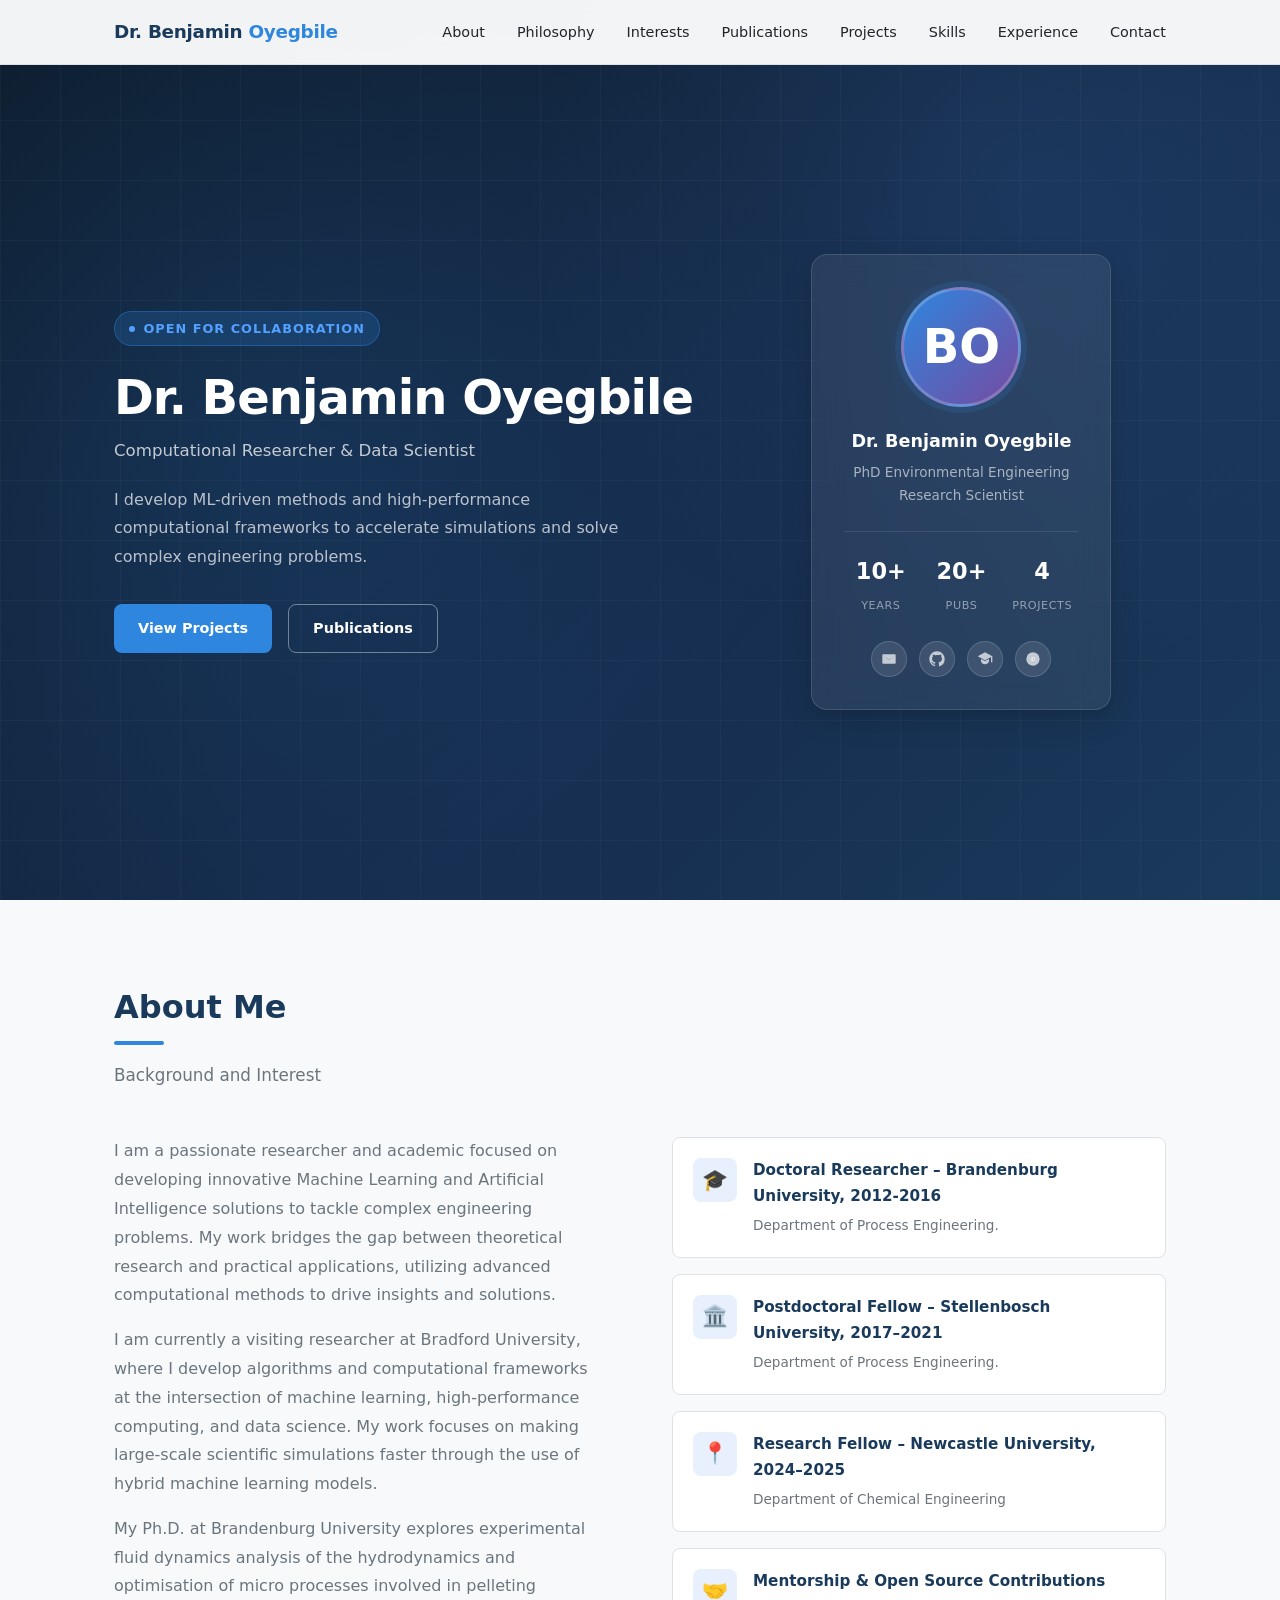
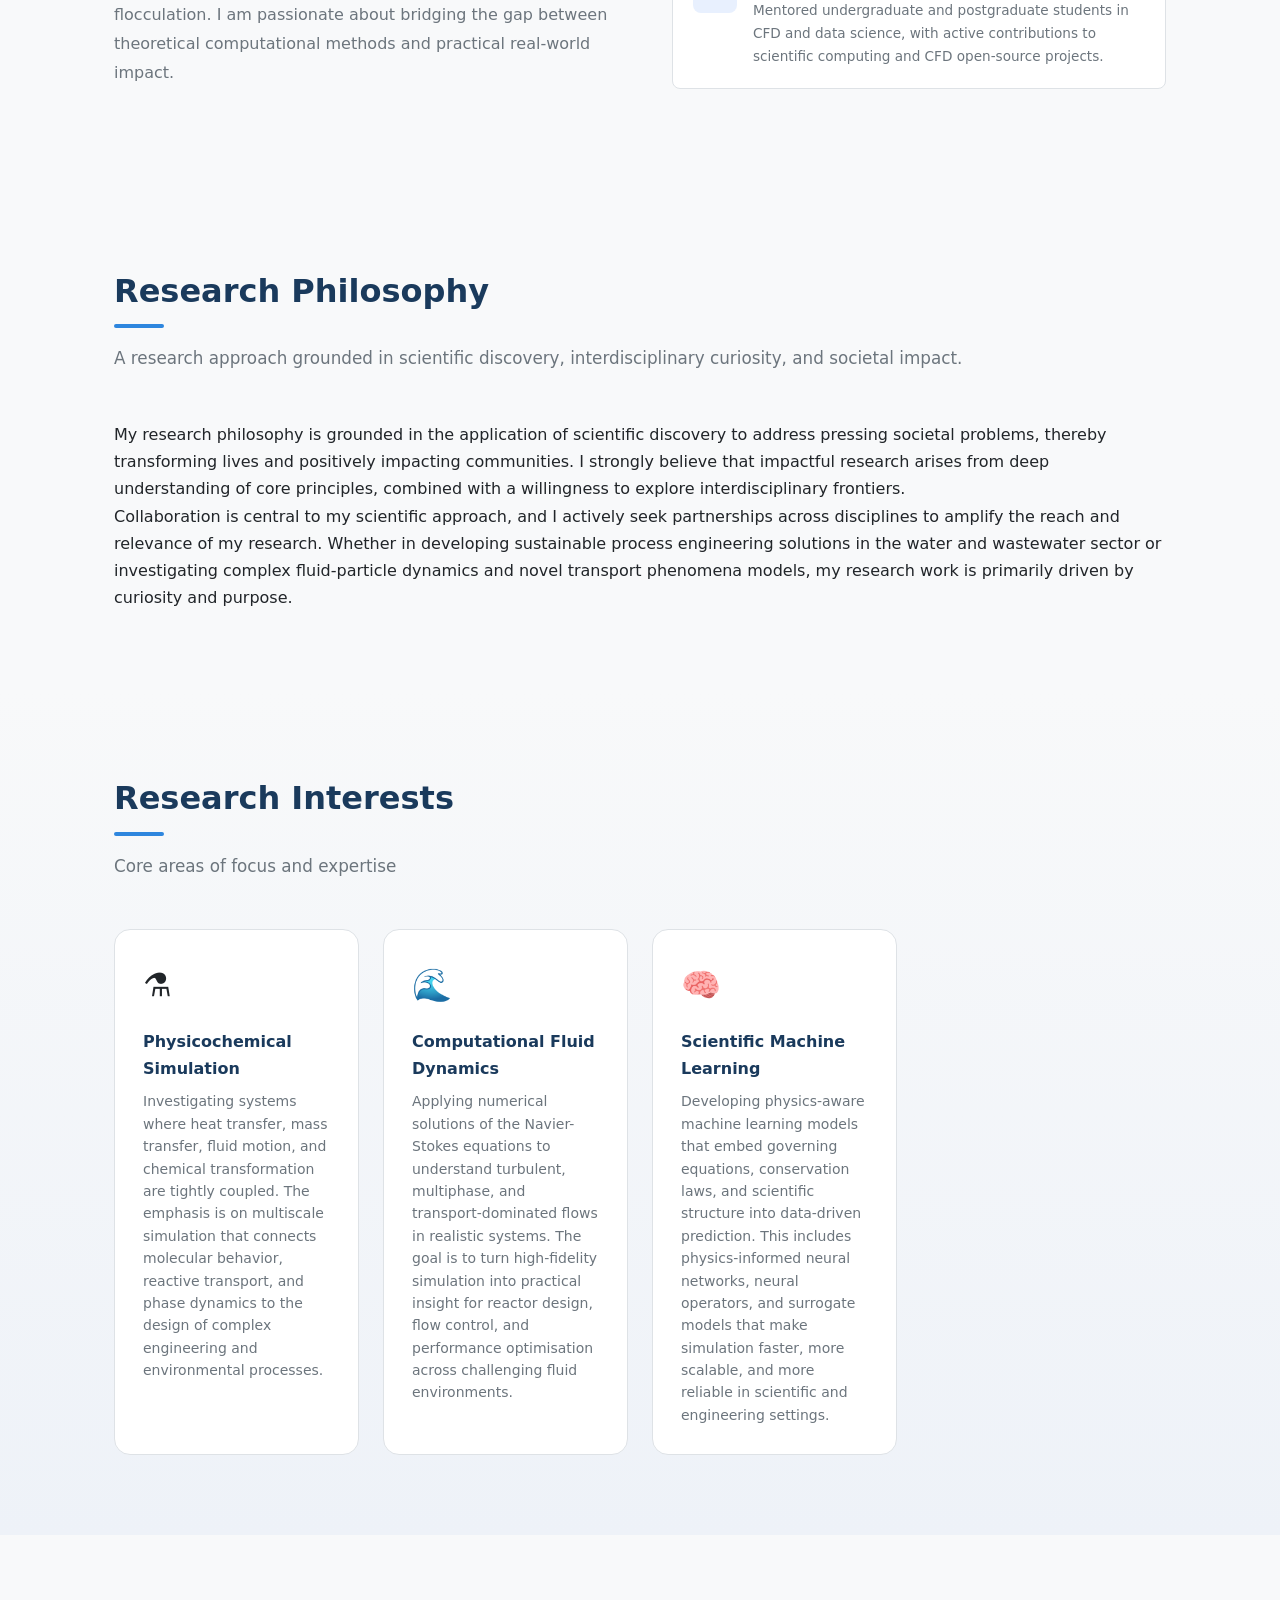
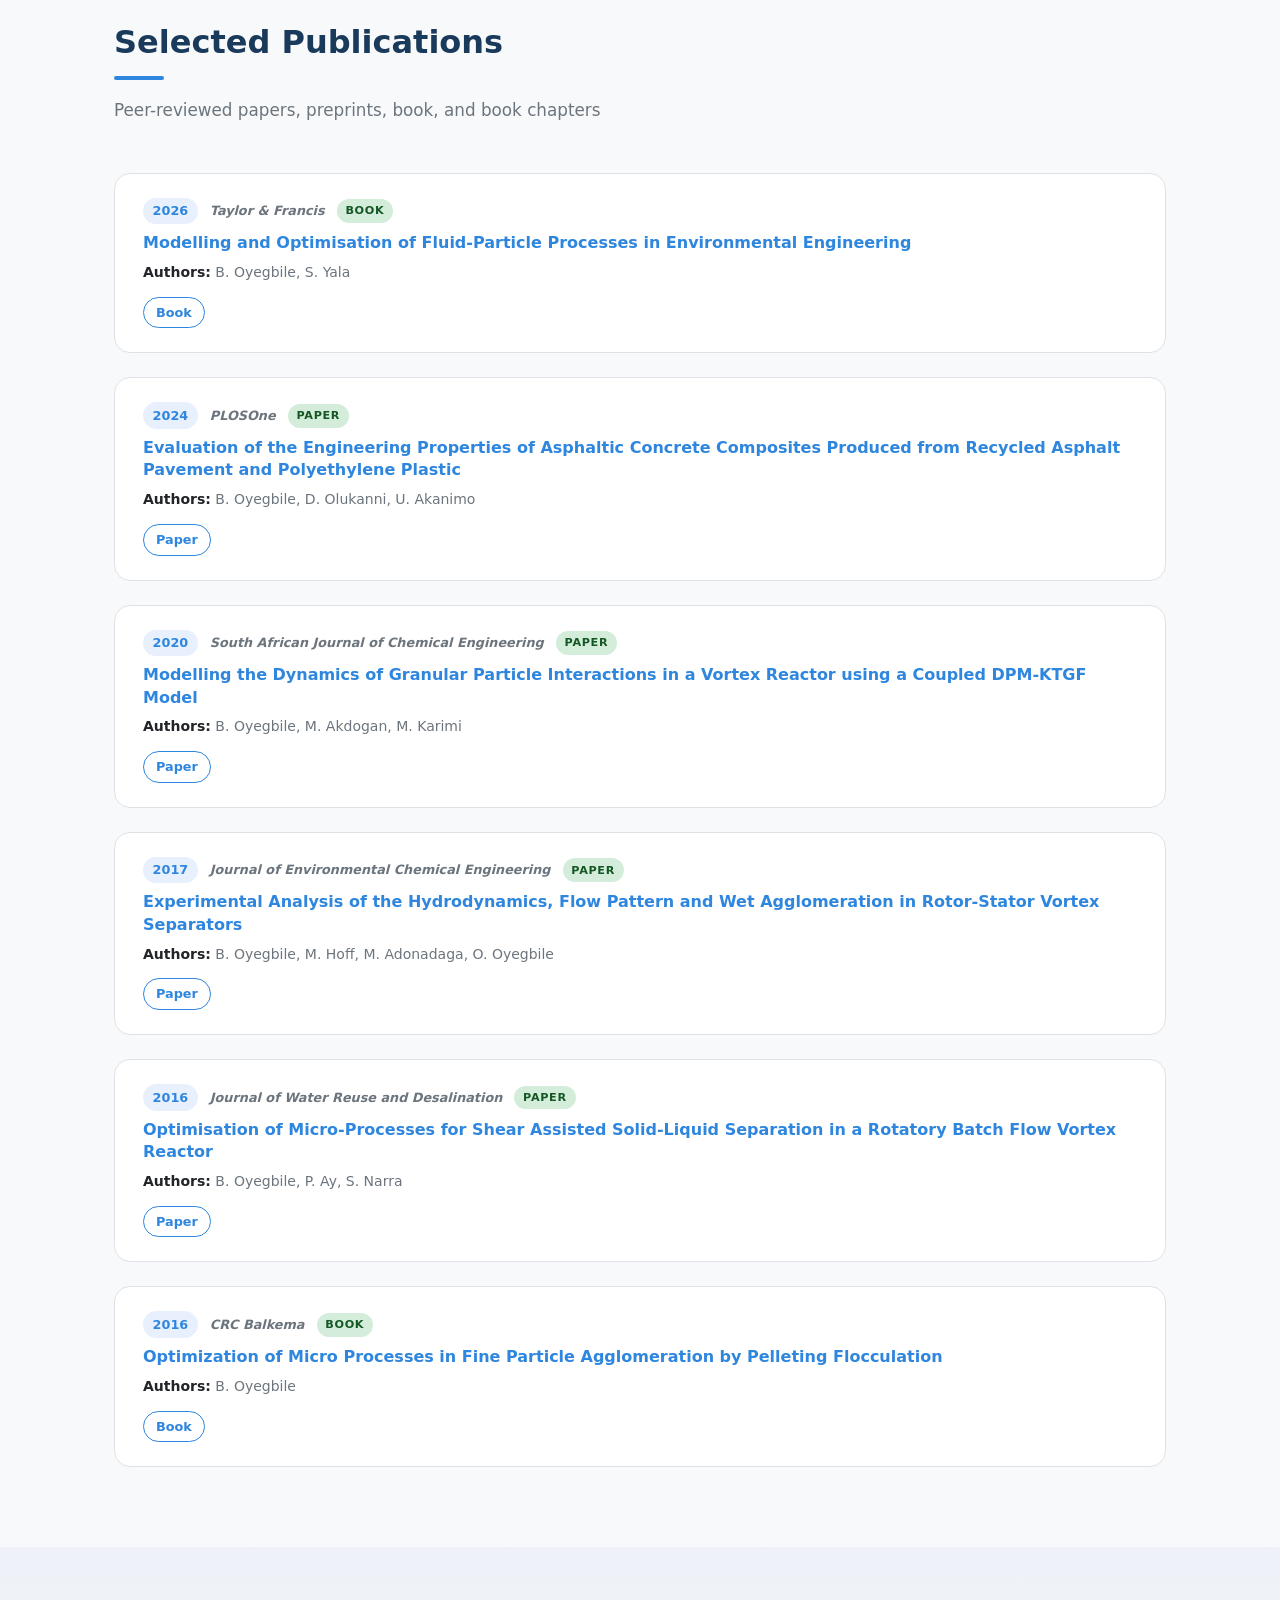
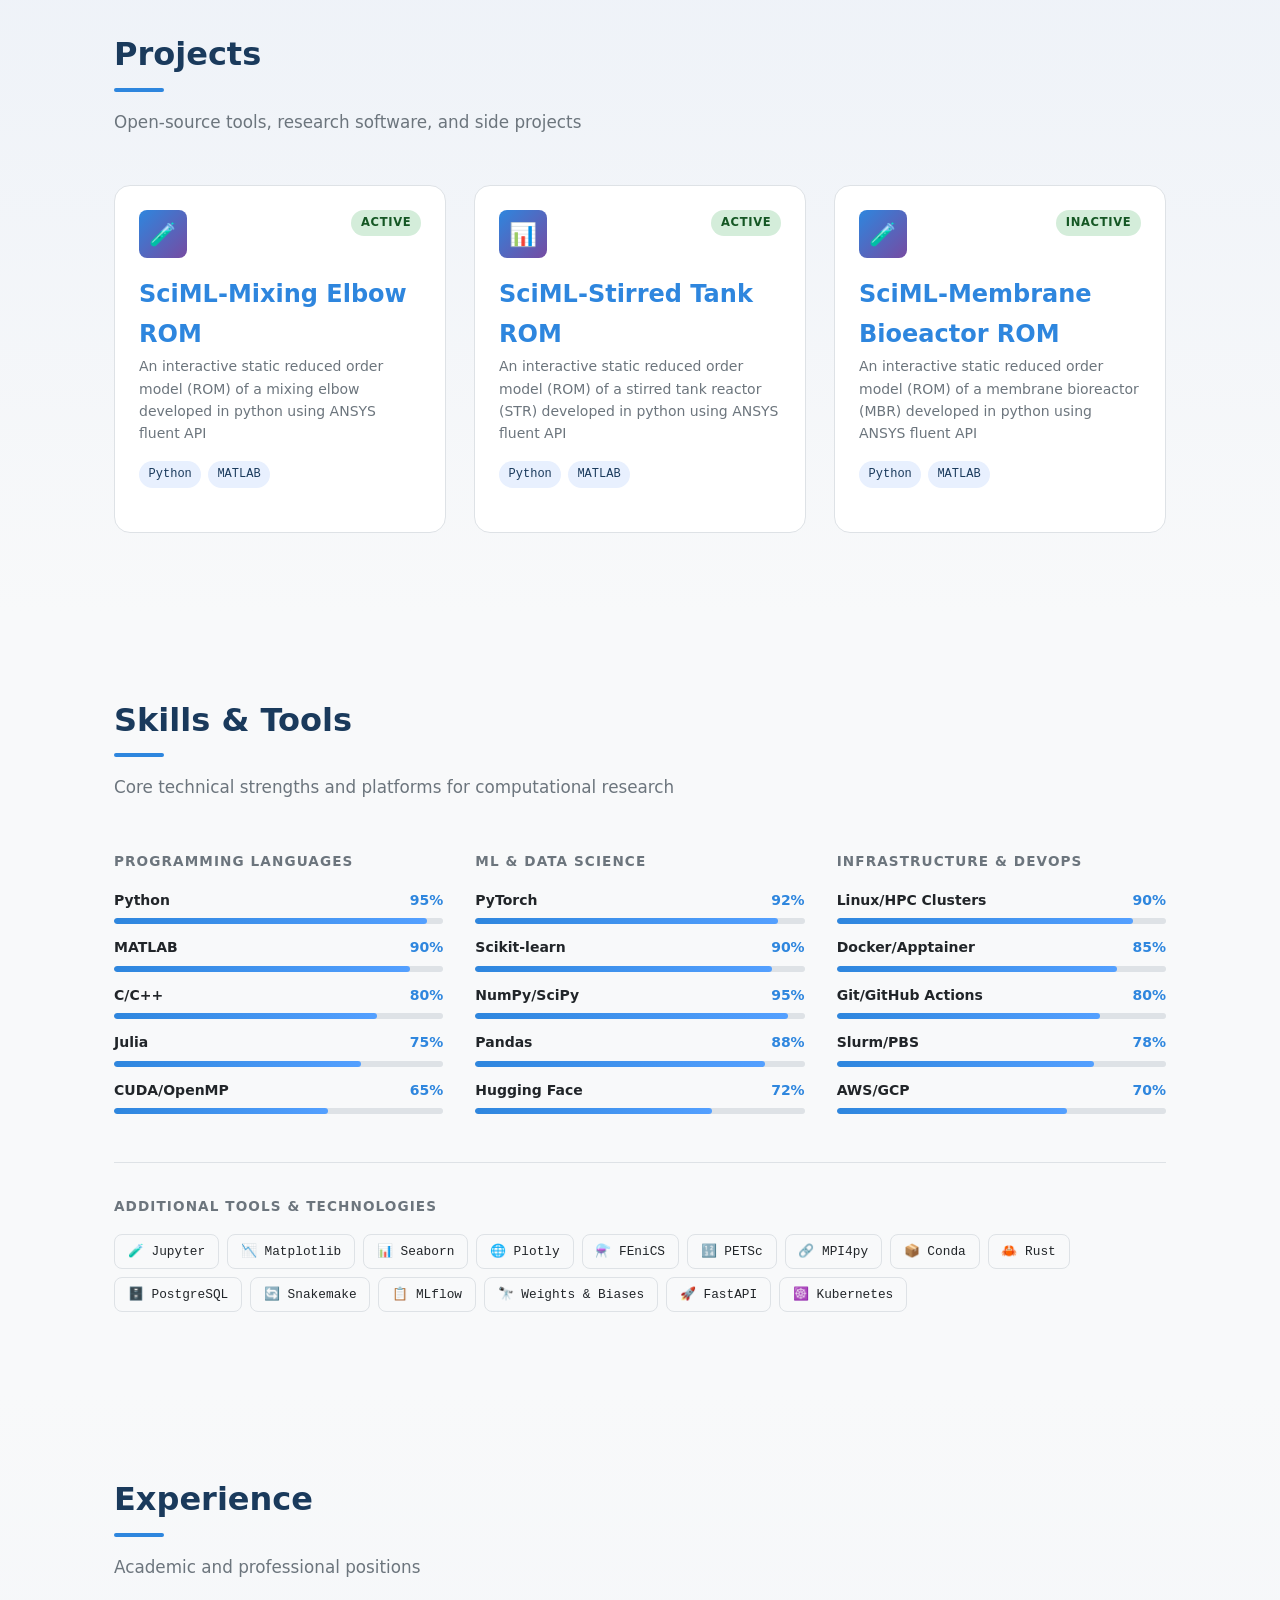
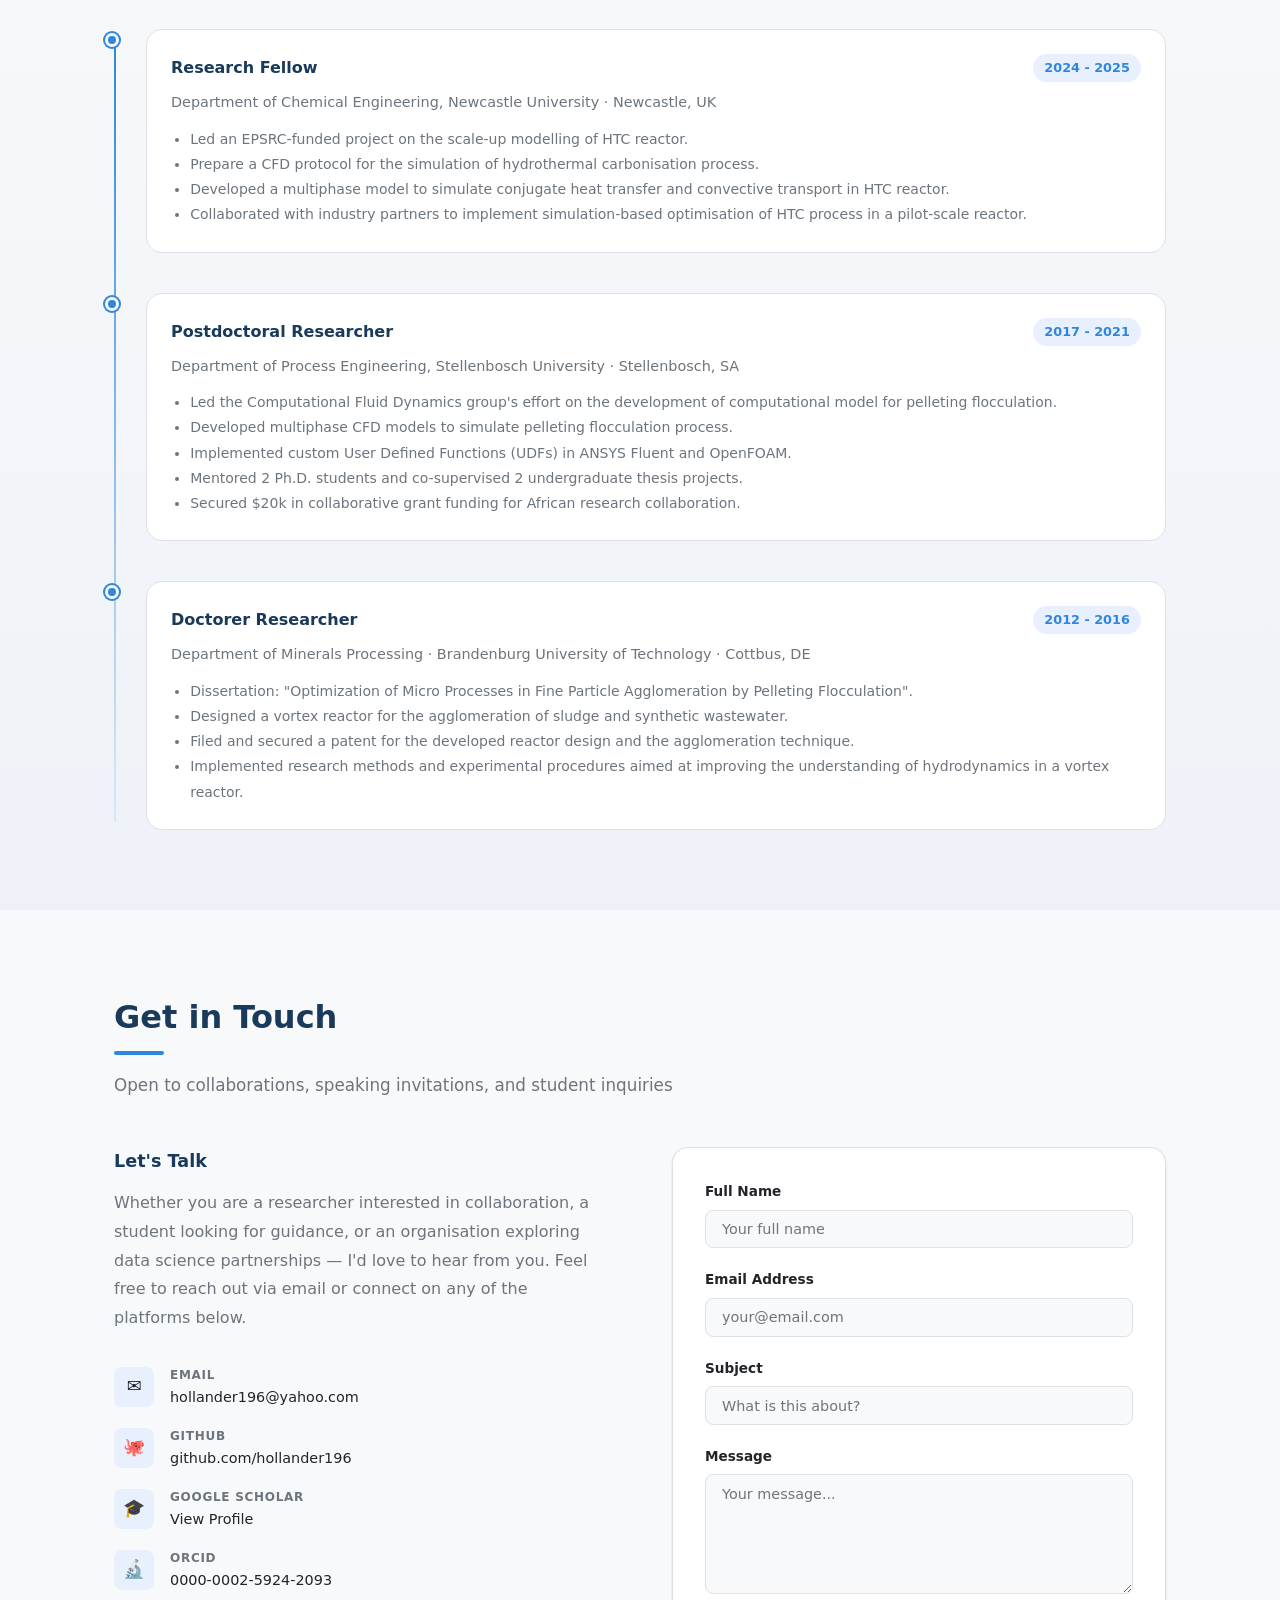
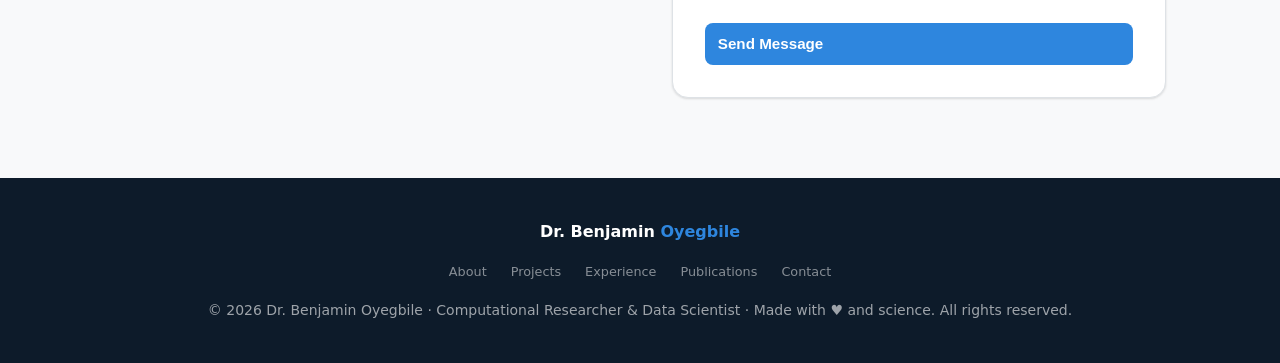
==== commit 05482829: "Update README" ====
--- a/index.html
+++ b/index.html
@@ -457,7 +457,7 @@
                         <span class="timeline-dot" aria-hidden="true"></span>
                         <div class="timeline-card">
                             <div class="timeline-header">
-                                <h3 class="timeline-role">Postdoctoral Researcher</h3>
+                                <h3 class="timeline-role">Research Fellow</h3>
                                 <span class="timeline-period">2024 - 2025</span>
                             </div>
                             <p class="timeline-org">Department of Chemical Engineering, Newcastle University · Newcastle, UK</p>
@@ -495,7 +495,7 @@
                                 <h3 class="timeline-role">Doctorer Researcher</h3>
                                 <span class="timeline-period">2012 - 2016</span>
                             </div>
-                            <p class="timeline-org">Brandenburg University · Department of Process Engineering · Cottbus, DE</p>
+                            <p class="timeline-org">Department of Minerals Processing · Brandenburg University of Technology · Cottbus, DE</p>
                             <ul>
                                 <li>Dissertation: "Optimization of Micro Processes in Fine Particle Agglomeration by Pelleting Flocculation".</li>
                                 <li>Designed a vortex reactor for the agglomeration of sludge and synthetic wastewater.</li>
